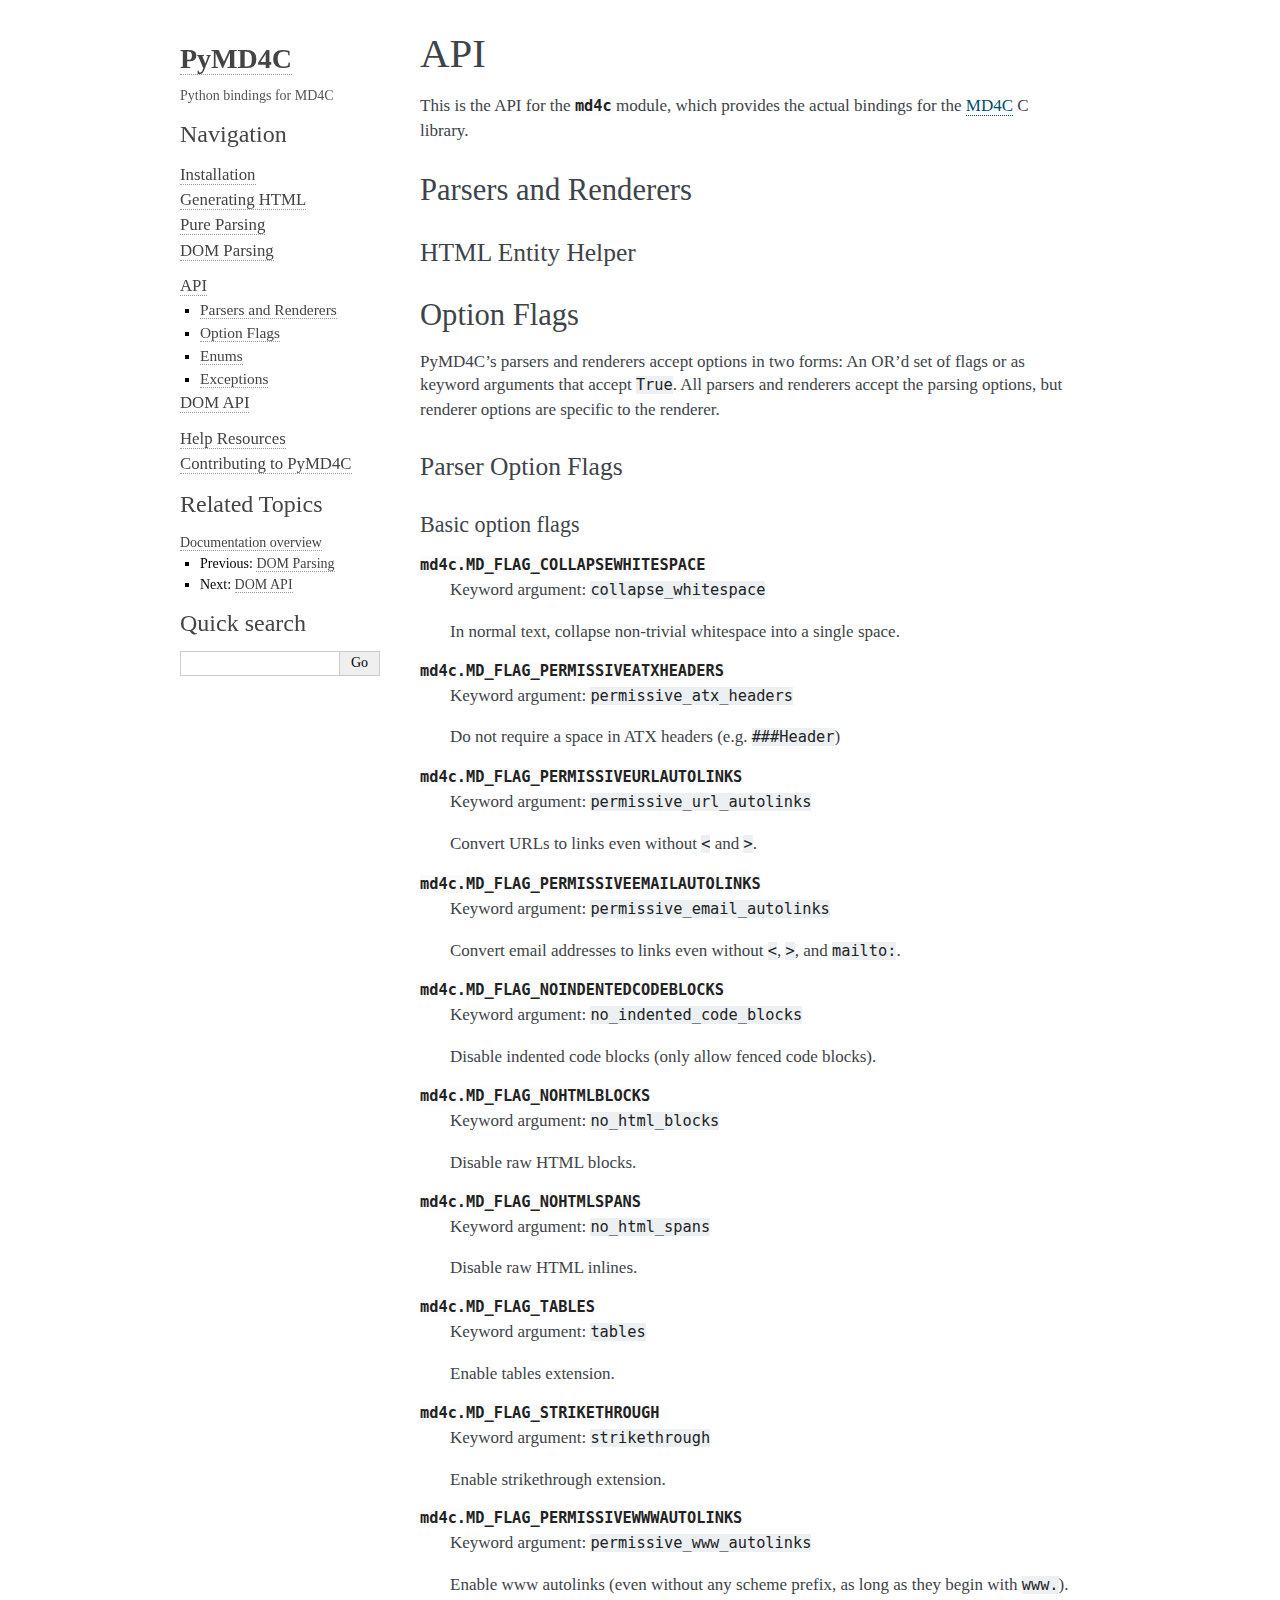
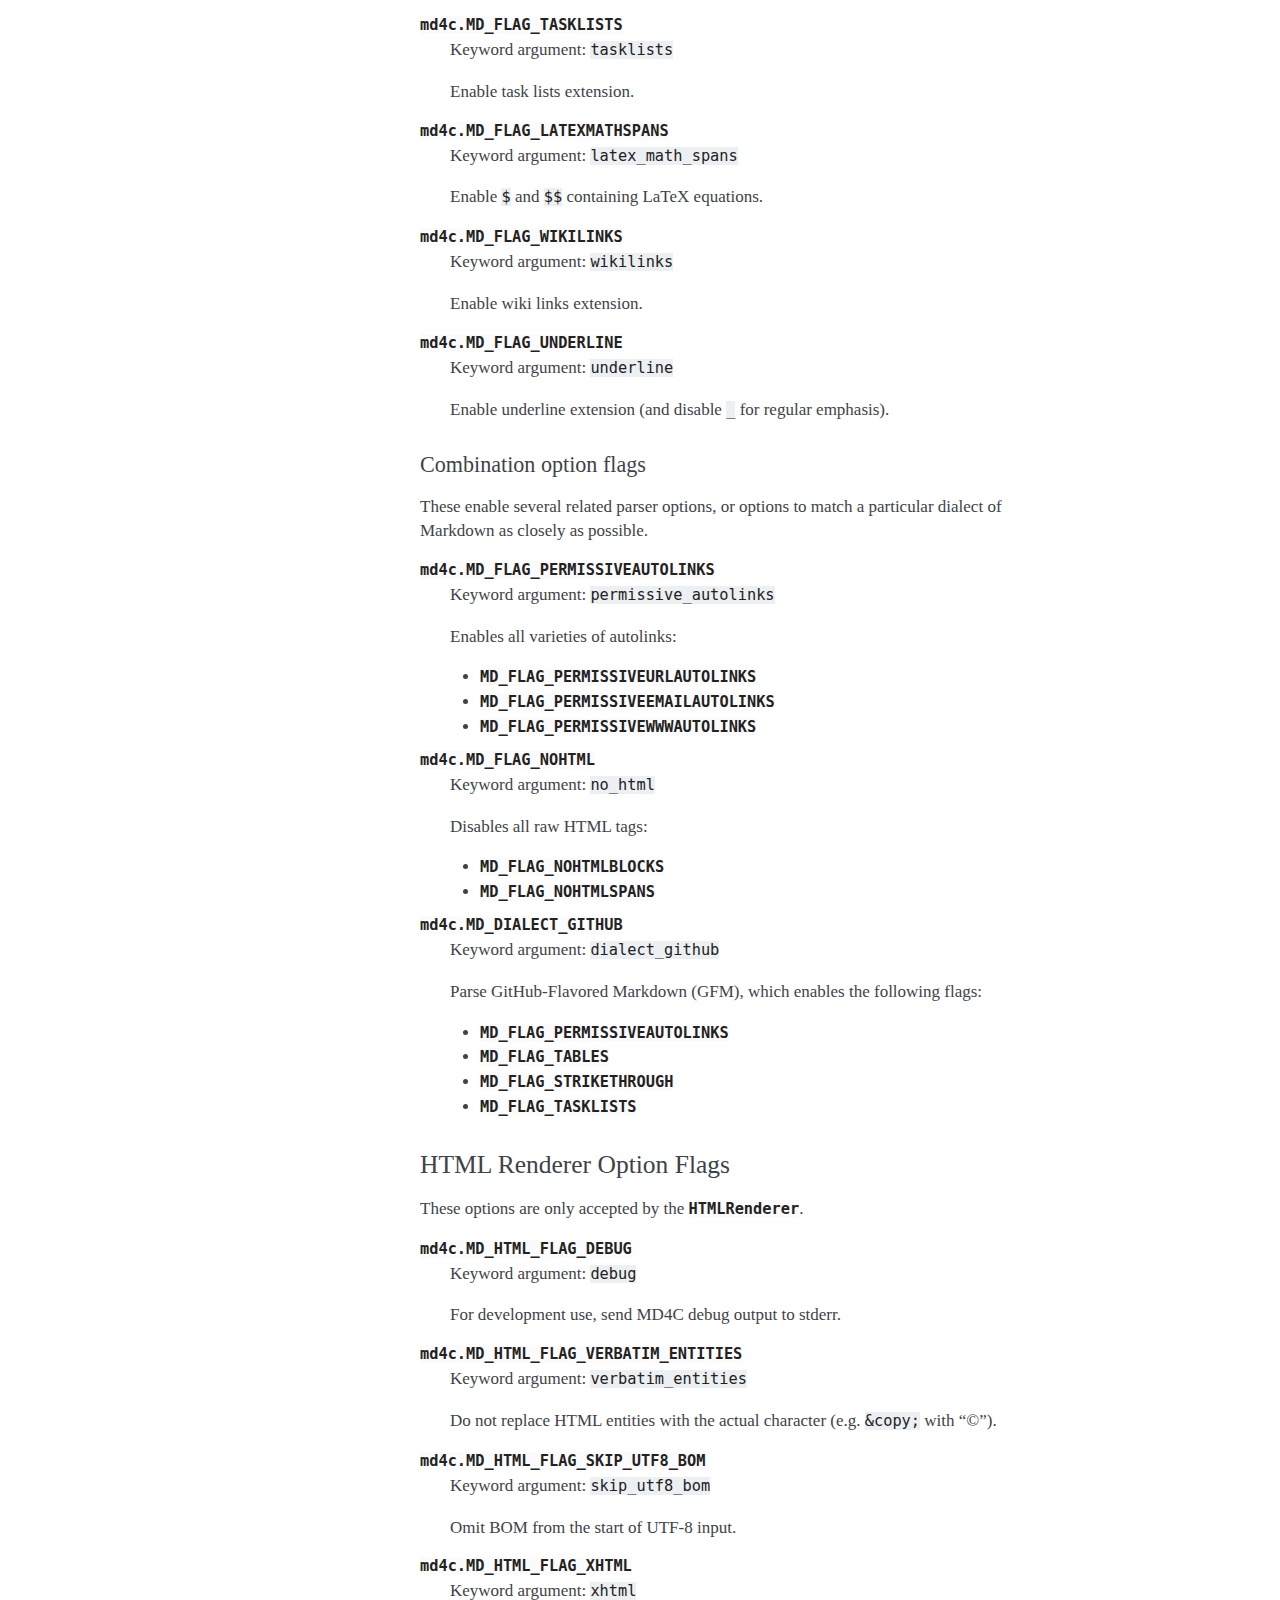
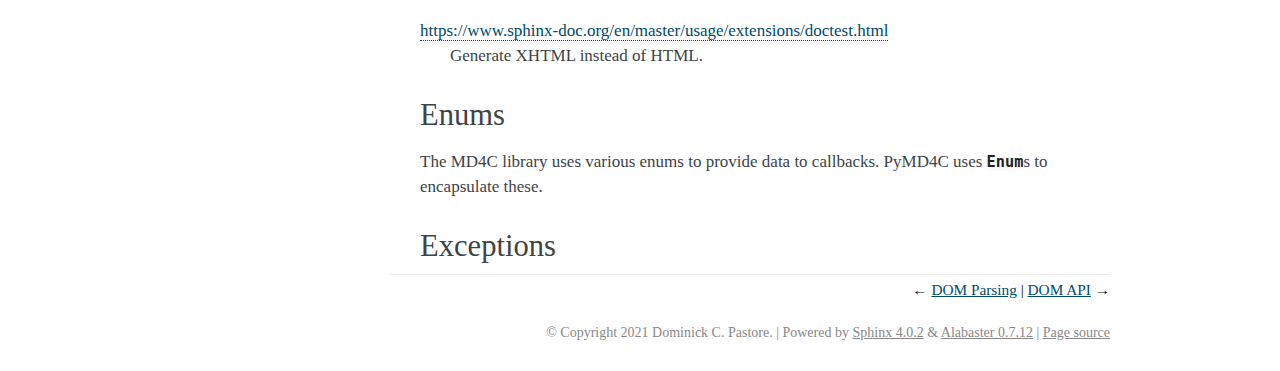
==== api.html @ 82ce10db "deploy: bc576d5402d3ef59d97dd34475c075ac44c8dab3" ====
<!DOCTYPE html>

<html>
  <head>
    <meta charset="utf-8" />
    <meta name="viewport" content="width=device-width, initial-scale=1.0" /><meta name="generator" content="Docutils 0.17.1: http://docutils.sourceforge.net/" />

    <title>API &#8212; PyMD4C  documentation</title>
    <link rel="stylesheet" type="text/css" href="_static/pygments.css" />
    <link rel="stylesheet" type="text/css" href="_static/alabaster.css" />
    <script data-url_root="./" id="documentation_options" src="_static/documentation_options.js"></script>
    <script src="_static/jquery.js"></script>
    <script src="_static/underscore.js"></script>
    <script src="_static/doctools.js"></script>
    <link rel="index" title="Index" href="genindex.html" />
    <link rel="search" title="Search" href="search.html" />
    <link rel="next" title="DOM API" href="dom_api.html" />
    <link rel="prev" title="DOM Parsing" href="dom_parsing.html" />
   
  <link rel="stylesheet" href="_static/custom.css" type="text/css" />
  
  
  <meta name="viewport" content="width=device-width, initial-scale=0.9, maximum-scale=0.9" />

  </head><body>
  <div class="document">
    
      <div class="sphinxsidebar" role="navigation" aria-label="main navigation">
        <div class="sphinxsidebarwrapper">
<h1 class="logo"><a href="index.html">PyMD4C</a></h1>



<p class="blurb">Python bindings for MD4C</p>






<h3>Navigation</h3>
<ul>
<li class="toctree-l1"><a class="reference internal" href="installation.html">Installation</a></li>
<li class="toctree-l1"><a class="reference internal" href="generating_html.html">Generating HTML</a></li>
<li class="toctree-l1"><a class="reference internal" href="pure_parsing.html">Pure Parsing</a></li>
<li class="toctree-l1"><a class="reference internal" href="dom_parsing.html">DOM Parsing</a></li>
</ul>
<ul class="current">
<li class="toctree-l1 current"><a class="current reference internal" href="#">API</a><ul>
<li class="toctree-l2"><a class="reference internal" href="#parsers-and-renderers">Parsers and Renderers</a></li>
<li class="toctree-l2"><a class="reference internal" href="#option-flags">Option Flags</a></li>
<li class="toctree-l2"><a class="reference internal" href="#enums">Enums</a></li>
<li class="toctree-l2"><a class="reference internal" href="#exceptions">Exceptions</a></li>
</ul>
</li>
<li class="toctree-l1"><a class="reference internal" href="dom_api.html">DOM API</a></li>
</ul>
<ul>
<li class="toctree-l1"><a class="reference internal" href="help.html">Help Resources</a></li>
<li class="toctree-l1"><a class="reference internal" href="contributing.html">Contributing to PyMD4C</a></li>
</ul>

<div class="relations">
<h3>Related Topics</h3>
<ul>
  <li><a href="index.html">Documentation overview</a><ul>
      <li>Previous: <a href="dom_parsing.html" title="previous chapter">DOM Parsing</a></li>
      <li>Next: <a href="dom_api.html" title="next chapter">DOM API</a></li>
  </ul></li>
</ul>
</div>
<div id="searchbox" style="display: none" role="search">
  <h3 id="searchlabel">Quick search</h3>
    <div class="searchformwrapper">
    <form class="search" action="search.html" method="get">
      <input type="text" name="q" aria-labelledby="searchlabel" />
      <input type="submit" value="Go" />
    </form>
    </div>
</div>
<script>$('#searchbox').show(0);</script>








        </div>
      </div>
      <div class="documentwrapper">
        <div class="bodywrapper">
          

          <div class="body" role="main">
            
  <section id="module-md4c">
<span id="api"></span><h1>API<a class="headerlink" href="#module-md4c" title="Permalink to this headline">¶</a></h1>
<p>This is the API for the <a class="reference internal" href="#module-md4c" title="md4c"><code class="xref py py-mod docutils literal notranslate"><span class="pre">md4c</span></code></a> module, which provides the actual bindings
for the <a class="reference external" href="https://github.com/mity/md4c">MD4C</a> C library.</p>
<section id="parsers-and-renderers">
<h2>Parsers and Renderers<a class="headerlink" href="#parsers-and-renderers" title="Permalink to this headline">¶</a></h2>
<section id="html-entity-helper">
<h3>HTML Entity Helper<a class="headerlink" href="#html-entity-helper" title="Permalink to this headline">¶</a></h3>
</section>
</section>
<section id="option-flags">
<span id="options"></span><h2>Option Flags<a class="headerlink" href="#option-flags" title="Permalink to this headline">¶</a></h2>
<p>PyMD4C’s parsers and renderers accept options in two forms: An OR’d set of
flags or as keyword arguments that accept <code class="docutils literal notranslate"><span class="pre">True</span></code>. All parsers and renderers
accept the parsing options, but renderer options are specific to the renderer.</p>
<section id="parser-option-flags">
<h3>Parser Option Flags<a class="headerlink" href="#parser-option-flags" title="Permalink to this headline">¶</a></h3>
<section id="basic-option-flags">
<h4>Basic option flags<a class="headerlink" href="#basic-option-flags" title="Permalink to this headline">¶</a></h4>
<dl>
<dt><code class="xref py py-const docutils literal notranslate"><span class="pre">md4c.MD_FLAG_COLLAPSEWHITESPACE</span></code></dt><dd><p>Keyword argument: <code class="docutils literal notranslate"><span class="pre">collapse_whitespace</span></code></p>
<p>In normal text, collapse non-trivial whitespace into a single space.</p>
</dd>
<dt><code class="xref py py-const docutils literal notranslate"><span class="pre">md4c.MD_FLAG_PERMISSIVEATXHEADERS</span></code></dt><dd><p>Keyword argument: <code class="docutils literal notranslate"><span class="pre">permissive_atx_headers</span></code></p>
<p>Do not require a space in ATX headers (e.g. <code class="docutils literal notranslate"><span class="pre">###Header</span></code>)</p>
</dd>
<dt><code class="xref py py-const docutils literal notranslate"><span class="pre">md4c.MD_FLAG_PERMISSIVEURLAUTOLINKS</span></code></dt><dd><p>Keyword argument: <code class="docutils literal notranslate"><span class="pre">permissive_url_autolinks</span></code></p>
<p>Convert URLs to links even without <code class="docutils literal notranslate"><span class="pre">&lt;</span></code> and <code class="docutils literal notranslate"><span class="pre">&gt;</span></code>.</p>
</dd>
<dt><code class="xref py py-const docutils literal notranslate"><span class="pre">md4c.MD_FLAG_PERMISSIVEEMAILAUTOLINKS</span></code></dt><dd><p>Keyword argument: <code class="docutils literal notranslate"><span class="pre">permissive_email_autolinks</span></code></p>
<p>Convert email addresses to links even without <code class="docutils literal notranslate"><span class="pre">&lt;</span></code>, <code class="docutils literal notranslate"><span class="pre">&gt;</span></code>, and <code class="docutils literal notranslate"><span class="pre">mailto:</span></code>.</p>
</dd>
<dt><code class="xref py py-const docutils literal notranslate"><span class="pre">md4c.MD_FLAG_NOINDENTEDCODEBLOCKS</span></code></dt><dd><p>Keyword argument: <code class="docutils literal notranslate"><span class="pre">no_indented_code_blocks</span></code></p>
<p>Disable indented code blocks (only allow fenced code blocks).</p>
</dd>
<dt><code class="xref py py-const docutils literal notranslate"><span class="pre">md4c.MD_FLAG_NOHTMLBLOCKS</span></code></dt><dd><p>Keyword argument: <code class="docutils literal notranslate"><span class="pre">no_html_blocks</span></code></p>
<p>Disable raw HTML blocks.</p>
</dd>
<dt><code class="xref py py-const docutils literal notranslate"><span class="pre">md4c.MD_FLAG_NOHTMLSPANS</span></code></dt><dd><p>Keyword argument: <code class="docutils literal notranslate"><span class="pre">no_html_spans</span></code></p>
<p>Disable raw HTML inlines.</p>
</dd>
<dt><code class="xref py py-const docutils literal notranslate"><span class="pre">md4c.MD_FLAG_TABLES</span></code></dt><dd><p>Keyword argument: <code class="docutils literal notranslate"><span class="pre">tables</span></code></p>
<p>Enable tables extension.</p>
</dd>
<dt><code class="xref py py-const docutils literal notranslate"><span class="pre">md4c.MD_FLAG_STRIKETHROUGH</span></code></dt><dd><p>Keyword argument: <code class="docutils literal notranslate"><span class="pre">strikethrough</span></code></p>
<p>Enable strikethrough extension.</p>
</dd>
<dt><code class="xref py py-const docutils literal notranslate"><span class="pre">md4c.MD_FLAG_PERMISSIVEWWWAUTOLINKS</span></code></dt><dd><p>Keyword argument: <code class="docutils literal notranslate"><span class="pre">permissive_www_autolinks</span></code></p>
<p>Enable www autolinks (even without any scheme prefix, as long as they begin
with <code class="docutils literal notranslate"><span class="pre">www.</span></code>).</p>
</dd>
<dt><code class="xref py py-const docutils literal notranslate"><span class="pre">md4c.MD_FLAG_TASKLISTS</span></code></dt><dd><p>Keyword argument: <code class="docutils literal notranslate"><span class="pre">tasklists</span></code></p>
<p>Enable task lists extension.</p>
</dd>
<dt><code class="xref py py-const docutils literal notranslate"><span class="pre">md4c.MD_FLAG_LATEXMATHSPANS</span></code></dt><dd><p>Keyword argument: <code class="docutils literal notranslate"><span class="pre">latex_math_spans</span></code></p>
<p>Enable <code class="docutils literal notranslate"><span class="pre">$</span></code> and <code class="docutils literal notranslate"><span class="pre">$$</span></code> containing LaTeX equations.</p>
</dd>
<dt><code class="xref py py-const docutils literal notranslate"><span class="pre">md4c.MD_FLAG_WIKILINKS</span></code></dt><dd><p>Keyword argument: <code class="docutils literal notranslate"><span class="pre">wikilinks</span></code></p>
<p>Enable wiki links extension.</p>
</dd>
<dt><code class="xref py py-const docutils literal notranslate"><span class="pre">md4c.MD_FLAG_UNDERLINE</span></code></dt><dd><p>Keyword argument: <code class="docutils literal notranslate"><span class="pre">underline</span></code></p>
<p>Enable underline extension (and disable <code class="docutils literal notranslate"><span class="pre">_</span></code> for regular emphasis).</p>
</dd>
</dl>
</section>
<section id="combination-option-flags">
<h4>Combination option flags<a class="headerlink" href="#combination-option-flags" title="Permalink to this headline">¶</a></h4>
<p>These enable several related parser options, or options to match a particular
dialect of Markdown as closely as possible.</p>
<dl>
<dt><code class="xref py py-const docutils literal notranslate"><span class="pre">md4c.MD_FLAG_PERMISSIVEAUTOLINKS</span></code></dt><dd><p>Keyword argument: <code class="docutils literal notranslate"><span class="pre">permissive_autolinks</span></code></p>
<p>Enables all varieties of autolinks:</p>
<ul class="simple">
<li><p><code class="xref py py-const docutils literal notranslate"><span class="pre">MD_FLAG_PERMISSIVEURLAUTOLINKS</span></code></p></li>
<li><p><code class="xref py py-const docutils literal notranslate"><span class="pre">MD_FLAG_PERMISSIVEEMAILAUTOLINKS</span></code></p></li>
<li><p><code class="xref py py-const docutils literal notranslate"><span class="pre">MD_FLAG_PERMISSIVEWWWAUTOLINKS</span></code></p></li>
</ul>
</dd>
<dt><code class="xref py py-const docutils literal notranslate"><span class="pre">md4c.MD_FLAG_NOHTML</span></code></dt><dd><p>Keyword argument: <code class="docutils literal notranslate"><span class="pre">no_html</span></code></p>
<p>Disables all raw HTML tags:</p>
<ul class="simple">
<li><p><code class="xref py py-const docutils literal notranslate"><span class="pre">MD_FLAG_NOHTMLBLOCKS</span></code></p></li>
<li><p><code class="xref py py-const docutils literal notranslate"><span class="pre">MD_FLAG_NOHTMLSPANS</span></code></p></li>
</ul>
</dd>
<dt><code class="xref py py-const docutils literal notranslate"><span class="pre">md4c.MD_DIALECT_GITHUB</span></code></dt><dd><p>Keyword argument: <code class="docutils literal notranslate"><span class="pre">dialect_github</span></code></p>
<p>Parse GitHub-Flavored Markdown (GFM), which enables the following flags:</p>
<ul class="simple">
<li><p><code class="xref py py-const docutils literal notranslate"><span class="pre">MD_FLAG_PERMISSIVEAUTOLINKS</span></code></p></li>
<li><p><code class="xref py py-const docutils literal notranslate"><span class="pre">MD_FLAG_TABLES</span></code></p></li>
<li><p><code class="xref py py-const docutils literal notranslate"><span class="pre">MD_FLAG_STRIKETHROUGH</span></code></p></li>
<li><p><code class="xref py py-const docutils literal notranslate"><span class="pre">MD_FLAG_TASKLISTS</span></code></p></li>
</ul>
</dd>
</dl>
</section>
</section>
<section id="html-renderer-option-flags">
<h3>HTML Renderer Option Flags<a class="headerlink" href="#html-renderer-option-flags" title="Permalink to this headline">¶</a></h3>
<p>These options are only accepted by the <code class="xref py py-class docutils literal notranslate"><span class="pre">HTMLRenderer</span></code>.</p>
<dl>
<dt><code class="xref py py-const docutils literal notranslate"><span class="pre">md4c.MD_HTML_FLAG_DEBUG</span></code></dt><dd><p>Keyword argument: <code class="docutils literal notranslate"><span class="pre">debug</span></code></p>
<p>For development use, send MD4C debug output to stderr.</p>
</dd>
<dt><code class="xref py py-const docutils literal notranslate"><span class="pre">md4c.MD_HTML_FLAG_VERBATIM_ENTITIES</span></code></dt><dd><p>Keyword argument: <code class="docutils literal notranslate"><span class="pre">verbatim_entities</span></code></p>
<p>Do not replace HTML entities with the actual character (e.g. <code class="docutils literal notranslate"><span class="pre">&amp;copy;</span></code> with
“©”).</p>
</dd>
<dt><code class="xref py py-const docutils literal notranslate"><span class="pre">md4c.MD_HTML_FLAG_SKIP_UTF8_BOM</span></code></dt><dd><p>Keyword argument: <code class="docutils literal notranslate"><span class="pre">skip_utf8_bom</span></code></p>
<p>Omit BOM from the start of UTF-8 input.</p>
</dd>
<dt><code class="xref py py-const docutils literal notranslate"><span class="pre">md4c.MD_HTML_FLAG_XHTML</span></code></dt><dd><p>Keyword argument: <code class="docutils literal notranslate"><span class="pre">xhtml</span></code></p>
</dd>
<dt><a class="reference external" href="https://www.sphinx-doc.org/en/master/usage/extensions/doctest.html">https://www.sphinx-doc.org/en/master/usage/extensions/doctest.html</a></dt><dd><p>Generate XHTML instead of HTML.</p>
</dd>
</dl>
</section>
</section>
<section id="enums">
<h2>Enums<a class="headerlink" href="#enums" title="Permalink to this headline">¶</a></h2>
<p>The MD4C library uses various enums to provide data to callbacks. PyMD4C uses
<code class="xref py py-class docutils literal notranslate"><span class="pre">Enum</span></code>s to encapsulate these.</p>
</section>
<section id="exceptions">
<h2>Exceptions<a class="headerlink" href="#exceptions" title="Permalink to this headline">¶</a></h2>
</section>
</section>


          </div>
              <div class="related bottom">
                &nbsp;
  <nav id="rellinks">
    <ul>
        <li>
          &larr;
          <a href="dom_parsing.html" title="Previous document">DOM Parsing</a>
        </li>
        <li>
          <a href="dom_api.html" title="Next document">DOM API</a>
          &rarr;
        </li>
    </ul>
  </nav>
              </div>
          
        </div>
      </div>
    <div class="clearer"></div>
  </div>
    <div class="footer">
      &copy; Copyright 2021 Dominick C. Pastore.
      
      |
      Powered by <a href="http://sphinx-doc.org/">Sphinx 4.0.2</a>
      &amp; <a href="https://github.com/bitprophet/alabaster">Alabaster 0.7.12</a>
      
      |
      <a href="_sources/api.rst.txt"
          rel="nofollow">Page source</a>
    </div>

    

    
  </body>
</html>
---- _static/pygments.css ----
.highlight .hll { background-color: #ffffcc }
.highlight  { background: #f8f8f8; }
.highlight .c { color: #8f5902; font-style: italic } /* Comment */
.highlight .err { color: #a40000; border: 1px solid #ef2929 } /* Error */
.highlight .g { color: #000000 } /* Generic */
.highlight .k { color: #004461; font-weight: bold } /* Keyword */
.highlight .l { color: #000000 } /* Literal */
.highlight .n { color: #000000 } /* Name */
.highlight .o { color: #582800 } /* Operator */
.highlight .x { color: #000000 } /* Other */
.highlight .p { color: #000000; font-weight: bold } /* Punctuation */
.highlight .ch { color: #8f5902; font-style: italic } /* Comment.Hashbang */
.highlight .cm { color: #8f5902; font-style: italic } /* Comment.Multiline */
.highlight .cp { color: #8f5902 } /* Comment.Preproc */
.highlight .cpf { color: #8f5902; font-style: italic } /* Comment.PreprocFile */
.highlight .c1 { color: #8f5902; font-style: italic } /* Comment.Single */
.highlight .cs { color: #8f5902; font-style: italic } /* Comment.Special */
.highlight .gd { color: #a40000 } /* Generic.Deleted */
.highlight .ge { color: #000000; font-style: italic } /* Generic.Emph */
.highlight .gr { color: #ef2929 } /* Generic.Error */
.highlight .gh { color: #000080; font-weight: bold } /* Generic.Heading */
.highlight .gi { color: #00A000 } /* Generic.Inserted */
.highlight .go { color: #888888 } /* Generic.Output */
.highlight .gp { color: #745334 } /* Generic.Prompt */
.highlight .gs { color: #000000; font-weight: bold } /* Generic.Strong */
.highlight .gu { color: #800080; font-weight: bold } /* Generic.Subheading */
.highlight .gt { color: #a40000; font-weight: bold } /* Generic.Traceback */
.highlight .kc { color: #004461; font-weight: bold } /* Keyword.Constant */
.highlight .kd { color: #004461; font-weight: bold } /* Keyword.Declaration */
.highlight .kn { color: #004461; font-weight: bold } /* Keyword.Namespace */
.highlight .kp { color: #004461; font-weight: bold } /* Keyword.Pseudo */
.highlight .kr { color: #004461; font-weight: bold } /* Keyword.Reserved */
.highlight .kt { color: #004461; font-weight: bold } /* Keyword.Type */
.highlight .ld { color: #000000 } /* Literal.Date */
.highlight .m { color: #990000 } /* Literal.Number */
.highlight .s { color: #4e9a06 } /* Literal.String */
.highlight .na { color: #c4a000 } /* Name.Attribute */
.highlight .nb { color: #004461 } /* Name.Builtin */
.highlight .nc { color: #000000 } /* Name.Class */
.highlight .no { color: #000000 } /* Name.Constant */
.highlight .nd { color: #888888 } /* Name.Decorator */
.highlight .ni { color: #ce5c00 } /* Name.Entity */
.highlight .ne { color: #cc0000; font-weight: bold } /* Name.Exception */
.highlight .nf { color: #000000 } /* Name.Function */
.highlight .nl { color: #f57900 } /* Name.Label */
.highlight .nn { color: #000000 } /* Name.Namespace */
.highlight .nx { color: #000000 } /* Name.Other */
.highlight .py { color: #000000 } /* Name.Property */
.highlight .nt { color: #004461; font-weight: bold } /* Name.Tag */
.highlight .nv { color: #000000 } /* Name.Variable */
.highlight .ow { color: #004461; font-weight: bold } /* Operator.Word */
.highlight .w { color: #f8f8f8; text-decoration: underline } /* Text.Whitespace */
.highlight .mb { color: #990000 } /* Literal.Number.Bin */
.highlight .mf { color: #990000 } /* Literal.Number.Float */
.highlight .mh { color: #990000 } /* Literal.Number.Hex */
.highlight .mi { color: #990000 } /* Literal.Number.Integer */
.highlight .mo { color: #990000 } /* Literal.Number.Oct */
.highlight .sa { color: #4e9a06 } /* Literal.String.Affix */
.highlight .sb { color: #4e9a06 } /* Literal.String.Backtick */
.highlight .sc { color: #4e9a06 } /* Literal.String.Char */
.highlight .dl { color: #4e9a06 } /* Literal.String.Delimiter */
.highlight .sd { color: #8f5902; font-style: italic } /* Literal.String.Doc */
.highlight .s2 { color: #4e9a06 } /* Literal.String.Double */
.highlight .se { color: #4e9a06 } /* Literal.String.Escape */
.highlight .sh { color: #4e9a06 } /* Literal.String.Heredoc */
.highlight .si { color: #4e9a06 } /* Literal.String.Interpol */
.highlight .sx { color: #4e9a06 } /* Literal.String.Other */
.highlight .sr { color: #4e9a06 } /* Literal.String.Regex */
.highlight .s1 { color: #4e9a06 } /* Literal.String.Single */
.highlight .ss { color: #4e9a06 } /* Literal.String.Symbol */
.highlight .bp { color: #3465a4 } /* Name.Builtin.Pseudo */
.highlight .fm { color: #000000 } /* Name.Function.Magic */
.highlight .vc { color: #000000 } /* Name.Variable.Class */
.highlight .vg { color: #000000 } /* Name.Variable.Global */
.highlight .vi { color: #000000 } /* Name.Variable.Instance */
.highlight .vm { color: #000000 } /* Name.Variable.Magic */
.highlight .il { color: #990000 } /* Literal.Number.Integer.Long */
---- _static/alabaster.css ----
@import url("basic.css");

/* -- page layout ----------------------------------------------------------- */

body {
    font-family: Georgia, serif;
    font-size: 17px;
    background-color: #fff;
    color: #000;
    margin: 0;
    padding: 0;
}


div.document {
    width: 940px;
    margin: 30px auto 0 auto;
}

div.documentwrapper {
    float: left;
    width: 100%;
}

div.bodywrapper {
    margin: 0 0 0 220px;
}

div.sphinxsidebar {
    width: 220px;
    font-size: 14px;
    line-height: 1.5;
}

hr {
    border: 1px solid #B1B4B6;
}

div.body {
    background-color: #fff;
    color: #3E4349;
    padding: 0 30px 0 30px;
}

div.body > .section {
    text-align: left;
}

div.footer {
    width: 940px;
    margin: 20px auto 30px auto;
    font-size: 14px;
    color: #888;
    text-align: right;
}

div.footer a {
    color: #888;
}

p.caption {
    font-family: inherit;
    font-size: inherit;
}



div.sphinxsidebar a {
    color: #444;
    text-decoration: none;
    border-bottom: 1px dotted #999;
}

div.sphinxsidebar a:hover {
    border-bottom: 1px solid #999;
}

div.sphinxsidebarwrapper {
    padding: 18px 10px;
}

div.sphinxsidebarwrapper p.logo {
    padding: 0;
    margin: -10px 0 0 0px;
    text-align: center;
}

div.sphinxsidebarwrapper h1.logo {
    margin-top: -10px;
    text-align: center;
    margin-bottom: 5px;
    text-align: left;
}

div.sphinxsidebarwrapper h1.logo-name {
    margin-top: 0px;
}

div.sphinxsidebarwrapper p.blurb {
    margin-top: 0;
    font-style: normal;
}

div.sphinxsidebar h3,
div.sphinxsidebar h4 {
    font-family: Georgia, serif;
    color: #444;
    font-size: 24px;
    font-weight: normal;
    margin: 0 0 5px 0;
    padding: 0;
}

div.sphinxsidebar h4 {
    font-size: 20px;
}

div.sphinxsidebar h3 a {
    color: #444;
}

div.sphinxsidebar p.logo a,
div.sphinxsidebar h3 a,
div.sphinxsidebar p.logo a:hover,
div.sphinxsidebar h3 a:hover {
    border: none;
}

div.sphinxsidebar p {
    color: #555;
    margin: 10px 0;
}

div.sphinxsidebar ul {
    margin: 10px 0;
    padding: 0;
    color: #000;
}

div.sphinxsidebar ul li.toctree-l1 > a {
    font-size: 120%;
}

div.sphinxsidebar ul li.toctree-l2 > a {
    font-size: 110%;
}

div.sphinxsidebar input {
    border: 1px solid #CCC;
    font-family: Georgia, serif;
    font-size: 1em;
}

div.sphinxsidebar hr {
    border: none;
    height: 1px;
    color: #AAA;
    background: #AAA;

    text-align: left;
    margin-left: 0;
    width: 50%;
}

div.sphinxsidebar .badge {
    border-bottom: none;
}

div.sphinxsidebar .badge:hover {
    border-bottom: none;
}

/* To address an issue with donation coming after search */
div.sphinxsidebar h3.donation {
    margin-top: 10px;
}

/* -- body styles ----------------------------------------------------------- */

a {
    color: #004B6B;
    text-decoration: underline;
}

a:hover {
    color: #6D4100;
    text-decoration: underline;
}

div.body h1,
div.body h2,
div.body h3,
div.body h4,
div.body h5,
div.body h6 {
    font-family: Georgia, serif;
    font-weight: normal;
    margin: 30px 0px 10px 0px;
    padding: 0;
}

div.body h1 { margin-top: 0; padding-top: 0; font-size: 240%; }
div.body h2 { font-size: 180%; }
div.body h3 { font-size: 150%; }
div.body h4 { font-size: 130%; }
div.body h5 { font-size: 100%; }
div.body h6 { font-size: 100%; }

a.headerlink {
    color: #DDD;
    padding: 0 4px;
    text-decoration: none;
}

a.headerlink:hover {
    color: #444;
    background: #EAEAEA;
}

div.body p, div.body dd, div.body li {
    line-height: 1.4em;
}

div.admonition {
    margin: 20px 0px;
    padding: 10px 30px;
    background-color: #EEE;
    border: 1px solid #CCC;
}

div.admonition tt.xref, div.admonition code.xref, div.admonition a tt {
    background-color: #FBFBFB;
    border-bottom: 1px solid #fafafa;
}

div.admonition p.admonition-title {
    font-family: Georgia, serif;
    font-weight: normal;
    font-size: 24px;
    margin: 0 0 10px 0;
    padding: 0;
    line-height: 1;
}

div.admonition p.last {
    margin-bottom: 0;
}

div.highlight {
    background-color: #fff;
}

dt:target, .highlight {
    background: #FAF3E8;
}

div.warning {
    background-color: #FCC;
    border: 1px solid #FAA;
}

div.danger {
    background-color: #FCC;
    border: 1px solid #FAA;
    -moz-box-shadow: 2px 2px 4px #D52C2C;
    -webkit-box-shadow: 2px 2px 4px #D52C2C;
    box-shadow: 2px 2px 4px #D52C2C;
}

div.error {
    background-color: #FCC;
    border: 1px solid #FAA;
    -moz-box-shadow: 2px 2px 4px #D52C2C;
    -webkit-box-shadow: 2px 2px 4px #D52C2C;
    box-shadow: 2px 2px 4px #D52C2C;
}

div.caution {
    background-color: #FCC;
    border: 1px solid #FAA;
}

div.attention {
    background-color: #FCC;
    border: 1px solid #FAA;
}

div.important {
    background-color: #EEE;
    border: 1px solid #CCC;
}

div.note {
    background-color: #EEE;
    border: 1px solid #CCC;
}

div.tip {
    background-color: #EEE;
    border: 1px solid #CCC;
}

div.hint {
    background-color: #EEE;
    border: 1px solid #CCC;
}

div.seealso {
    background-color: #EEE;
    border: 1px solid #CCC;
}

div.topic {
    background-color: #EEE;
}

p.admonition-title {
    display: inline;
}

p.admonition-title:after {
    content: ":";
}

pre, tt, code {
    font-family: 'Consolas', 'Menlo', 'DejaVu Sans Mono', 'Bitstream Vera Sans Mono', monospace;
    font-size: 0.9em;
}

.hll {
    background-color: #FFC;
    margin: 0 -12px;
    padding: 0 12px;
    display: block;
}

img.screenshot {
}

tt.descname, tt.descclassname, code.descname, code.descclassname {
    font-size: 0.95em;
}

tt.descname, code.descname {
    padding-right: 0.08em;
}

img.screenshot {
    -moz-box-shadow: 2px 2px 4px #EEE;
    -webkit-box-shadow: 2px 2px 4px #EEE;
    box-shadow: 2px 2px 4px #EEE;
}

table.docutils {
    border: 1px solid #888;
    -moz-box-shadow: 2px 2px 4px #EEE;
    -webkit-box-shadow: 2px 2px 4px #EEE;
    box-shadow: 2px 2px 4px #EEE;
}

table.docutils td, table.docutils th {
    border: 1px solid #888;
    padding: 0.25em 0.7em;
}

table.field-list, table.footnote {
    border: none;
    -moz-box-shadow: none;
    -webkit-box-shadow: none;
    box-shadow: none;
}

table.footnote {
    margin: 15px 0;
    width: 100%;
    border: 1px solid #EEE;
    background: #FDFDFD;
    font-size: 0.9em;
}

table.footnote + table.footnote {
    margin-top: -15px;
    border-top: none;
}

table.field-list th {
    padding: 0 0.8em 0 0;
}

table.field-list td {
    padding: 0;
}

table.field-list p {
    margin-bottom: 0.8em;
}

/* Cloned from
 * https://github.com/sphinx-doc/sphinx/commit/ef60dbfce09286b20b7385333d63a60321784e68
 */
.field-name {
    -moz-hyphens: manual;
    -ms-hyphens: manual;
    -webkit-hyphens: manual;
    hyphens: manual;
}

table.footnote td.label {
    width: .1px;
    padding: 0.3em 0 0.3em 0.5em;
}

table.footnote td {
    padding: 0.3em 0.5em;
}

dl {
    margin: 0;
    padding: 0;
}

dl dd {
    margin-left: 30px;
}

blockquote {
    margin: 0 0 0 30px;
    padding: 0;
}

ul, ol {
    /* Matches the 30px from the narrow-screen "li > ul" selector below */
    margin: 10px 0 10px 30px;
    padding: 0;
}

pre {
    background: #EEE;
    padding: 7px 30px;
    margin: 15px 0px;
    line-height: 1.3em;
}

div.viewcode-block:target {
    background: #ffd;
}

dl pre, blockquote pre, li pre {
    margin-left: 0;
    padding-left: 30px;
}

tt, code {
    background-color: #ecf0f3;
    color: #222;
    /* padding: 1px 2px; */
}

tt.xref, code.xref, a tt {
    background-color: #FBFBFB;
    border-bottom: 1px solid #fff;
}

a.reference {
    text-decoration: none;
    border-bottom: 1px dotted #004B6B;
}

/* Don't put an underline on images */
a.image-reference, a.image-reference:hover {
    border-bottom: none;
}

a.reference:hover {
    border-bottom: 1px solid #6D4100;
}

a.footnote-reference {
    text-decoration: none;
    font-size: 0.7em;
    vertical-align: top;
    border-bottom: 1px dotted #004B6B;
}

a.footnote-reference:hover {
    border-bottom: 1px solid #6D4100;
}

a:hover tt, a:hover code {
    background: #EEE;
}


@media screen and (max-width: 870px) {

    div.sphinxsidebar {
    	display: none;
    }

    div.document {
       width: 100%;

    }

    div.documentwrapper {
    	margin-left: 0;
    	margin-top: 0;
    	margin-right: 0;
    	margin-bottom: 0;
    }

    div.bodywrapper {
    	margin-top: 0;
    	margin-right: 0;
    	margin-bottom: 0;
    	margin-left: 0;
    }

    ul {
    	margin-left: 0;
    }

	li > ul {
        /* Matches the 30px from the "ul, ol" selector above */
		margin-left: 30px;
	}

    .document {
    	width: auto;
    }

    .footer {
    	width: auto;
    }

    .bodywrapper {
    	margin: 0;
    }

    .footer {
    	width: auto;
    }

    .github {
        display: none;
    }



}



@media screen and (max-width: 875px) {

    body {
        margin: 0;
        padding: 20px 30px;
    }

    div.documentwrapper {
        float: none;
        background: #fff;
    }

    div.sphinxsidebar {
        display: block;
        float: none;
        width: 102.5%;
        margin: -20px -30px 20px -30px;
        padding: 10px 20px;
        background: #333;
        color: #FFF;
    }

    div.sphinxsidebar h3, div.sphinxsidebar h4, div.sphinxsidebar p,
    div.sphinxsidebar h3 a {
        color: #fff;
    }

    div.sphinxsidebar a {
        color: #AAA;
    }

    div.sphinxsidebar p.logo {
        display: none;
    }

    div.document {
        width: 100%;
        margin: 0;
    }

    div.footer {
        display: none;
    }

    div.bodywrapper {
        margin: 0;
    }

    div.body {
        min-height: 0;
        padding: 0;
    }

    .rtd_doc_footer {
        display: none;
    }

    .document {
        width: auto;
    }

    .footer {
        width: auto;
    }

    .footer {
        width: auto;
    }

    .github {
        display: none;
    }
}
@media screen and (min-width: 876px) {
    div.sphinxsidebar {
        position: fixed;
        margin-left: 0;
    }
}


/* misc. */

.revsys-inline {
    display: none!important;
}

/* Make nested-list/multi-paragraph items look better in Releases changelog
 * pages. Without this, docutils' magical list fuckery causes inconsistent
 * formatting between different release sub-lists.
 */
div#changelog > div.section > ul > li > p:only-child {
    margin-bottom: 0;
}

/* Hide fugly table cell borders in ..bibliography:: directive output */
table.docutils.citation, table.docutils.citation td, table.docutils.citation th {
  border: none;
  /* Below needed in some edge cases; if not applied, bottom shadows appear */
  -moz-box-shadow: none;
  -webkit-box-shadow: none;
  box-shadow: none;
}


/* relbar */

.related {
    line-height: 30px;
    width: 100%;
    font-size: 0.9rem;
}

.related.top {
    border-bottom: 1px solid #EEE;
    margin-bottom: 20px;
}

.related.bottom {
    border-top: 1px solid #EEE;
}

.related ul {
    padding: 0;
    margin: 0;
    list-style: none;
}

.related li {
    display: inline;
}

nav#rellinks {
    float: right;
}

nav#rellinks li+li:before {
    content: "|";
}

nav#breadcrumbs li+li:before {
    content: "\00BB";
}

/* Hide certain items when printing */
@media print {
    div.related {
        display: none;
    }
}
---- _static/custom.css ----
dl {
    margin: revert;
    margin-bottom: 15px;
}
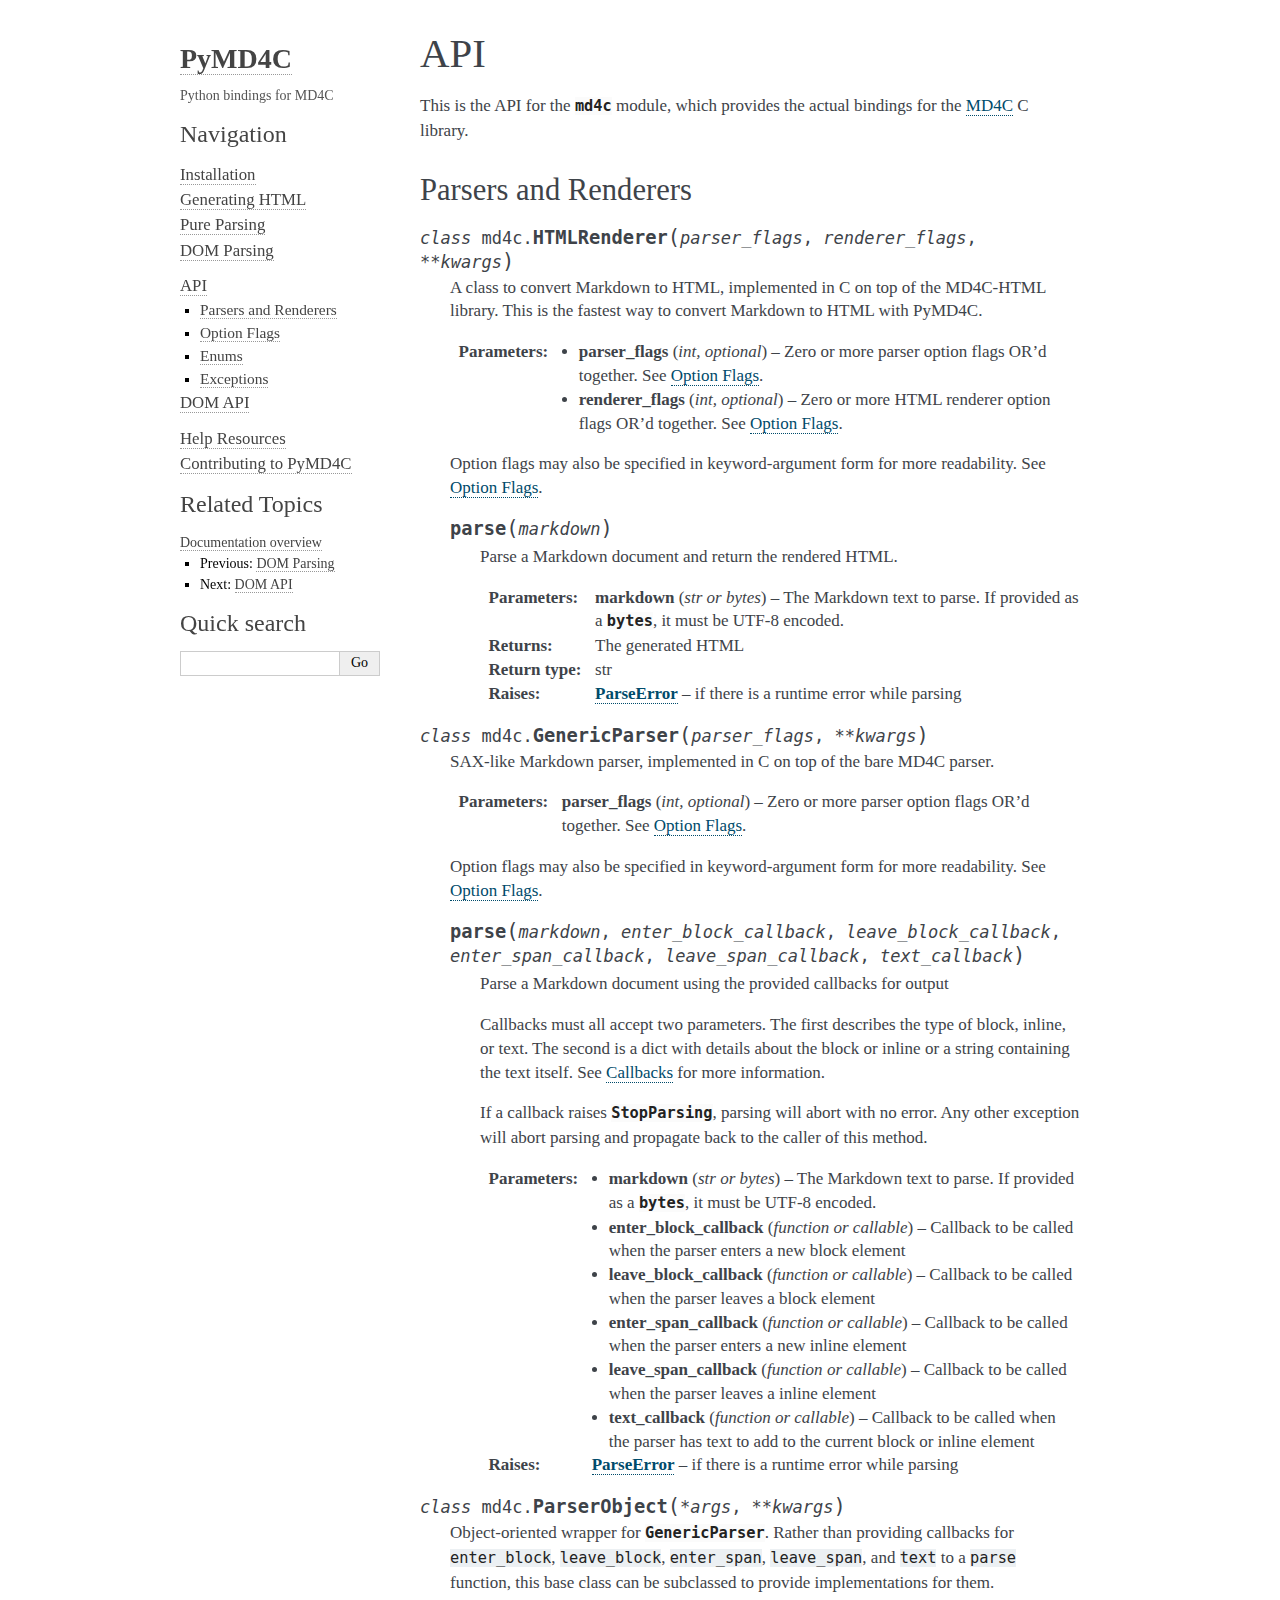
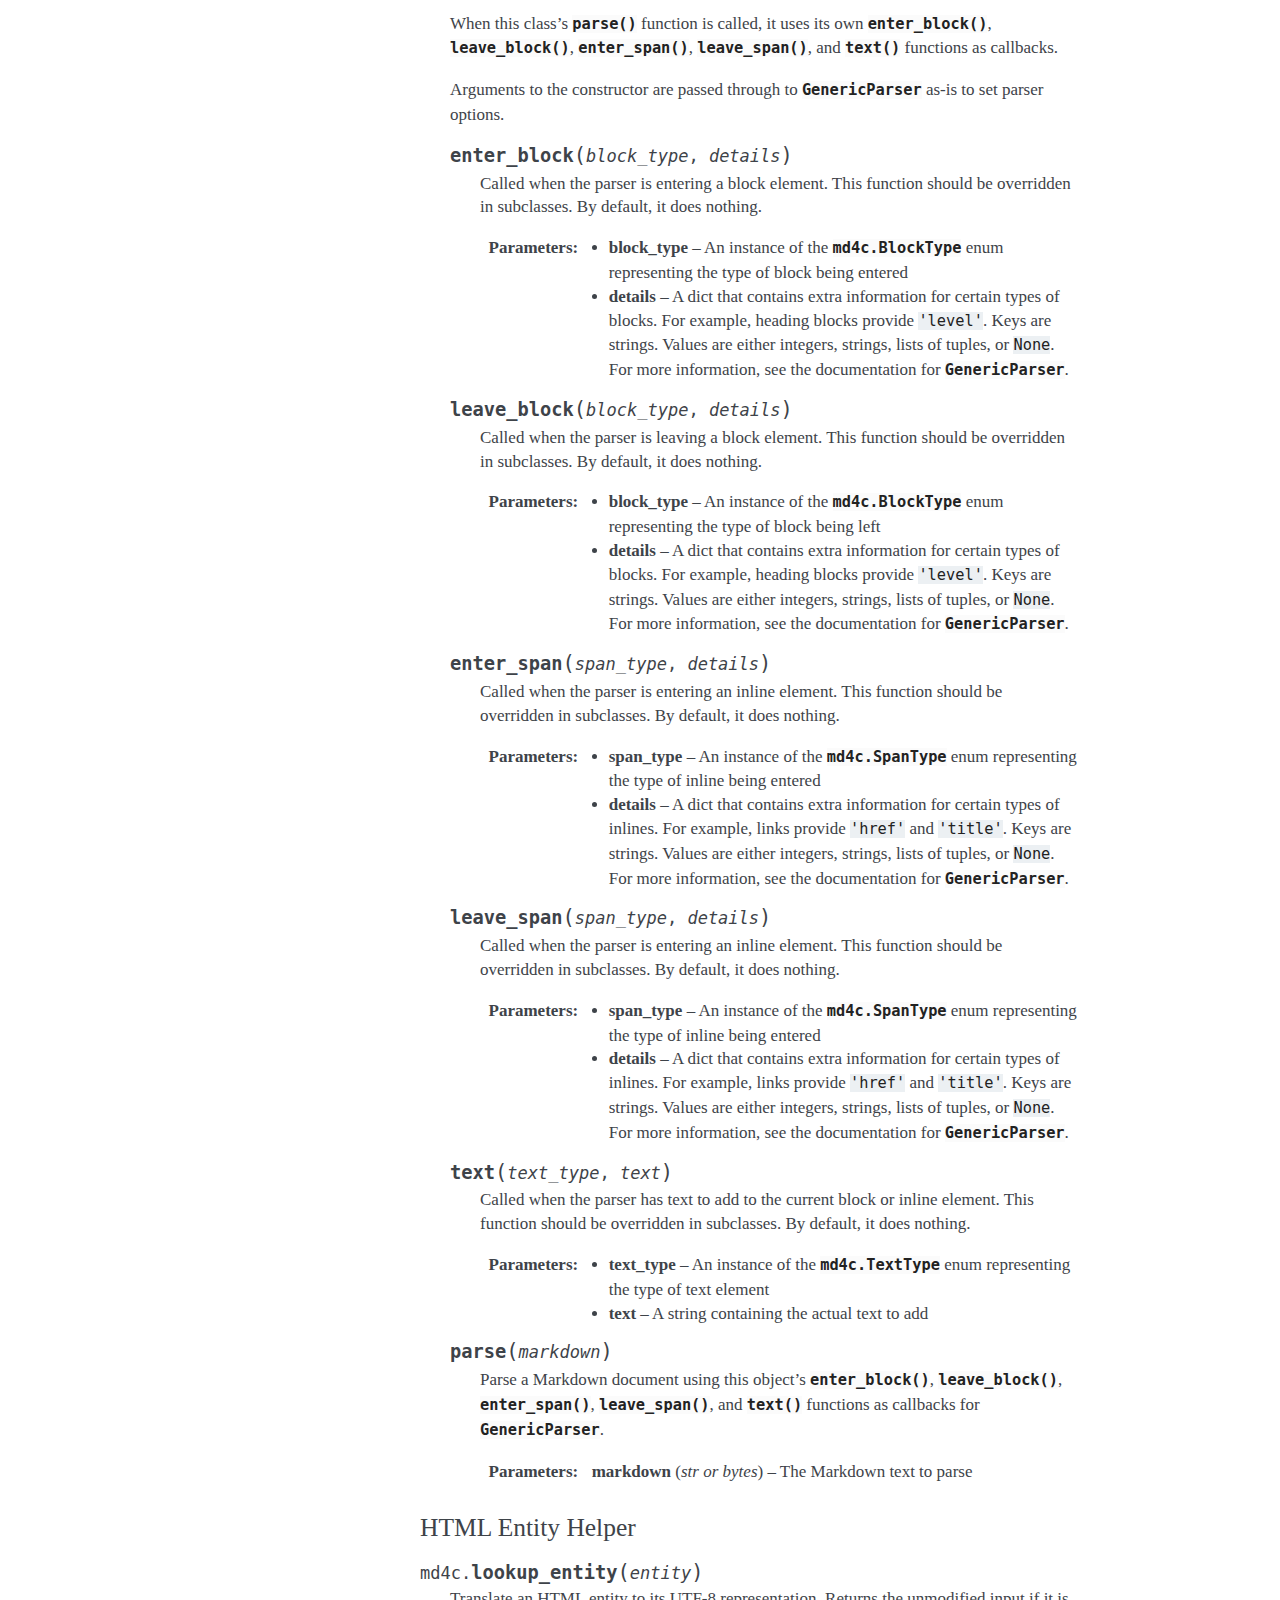
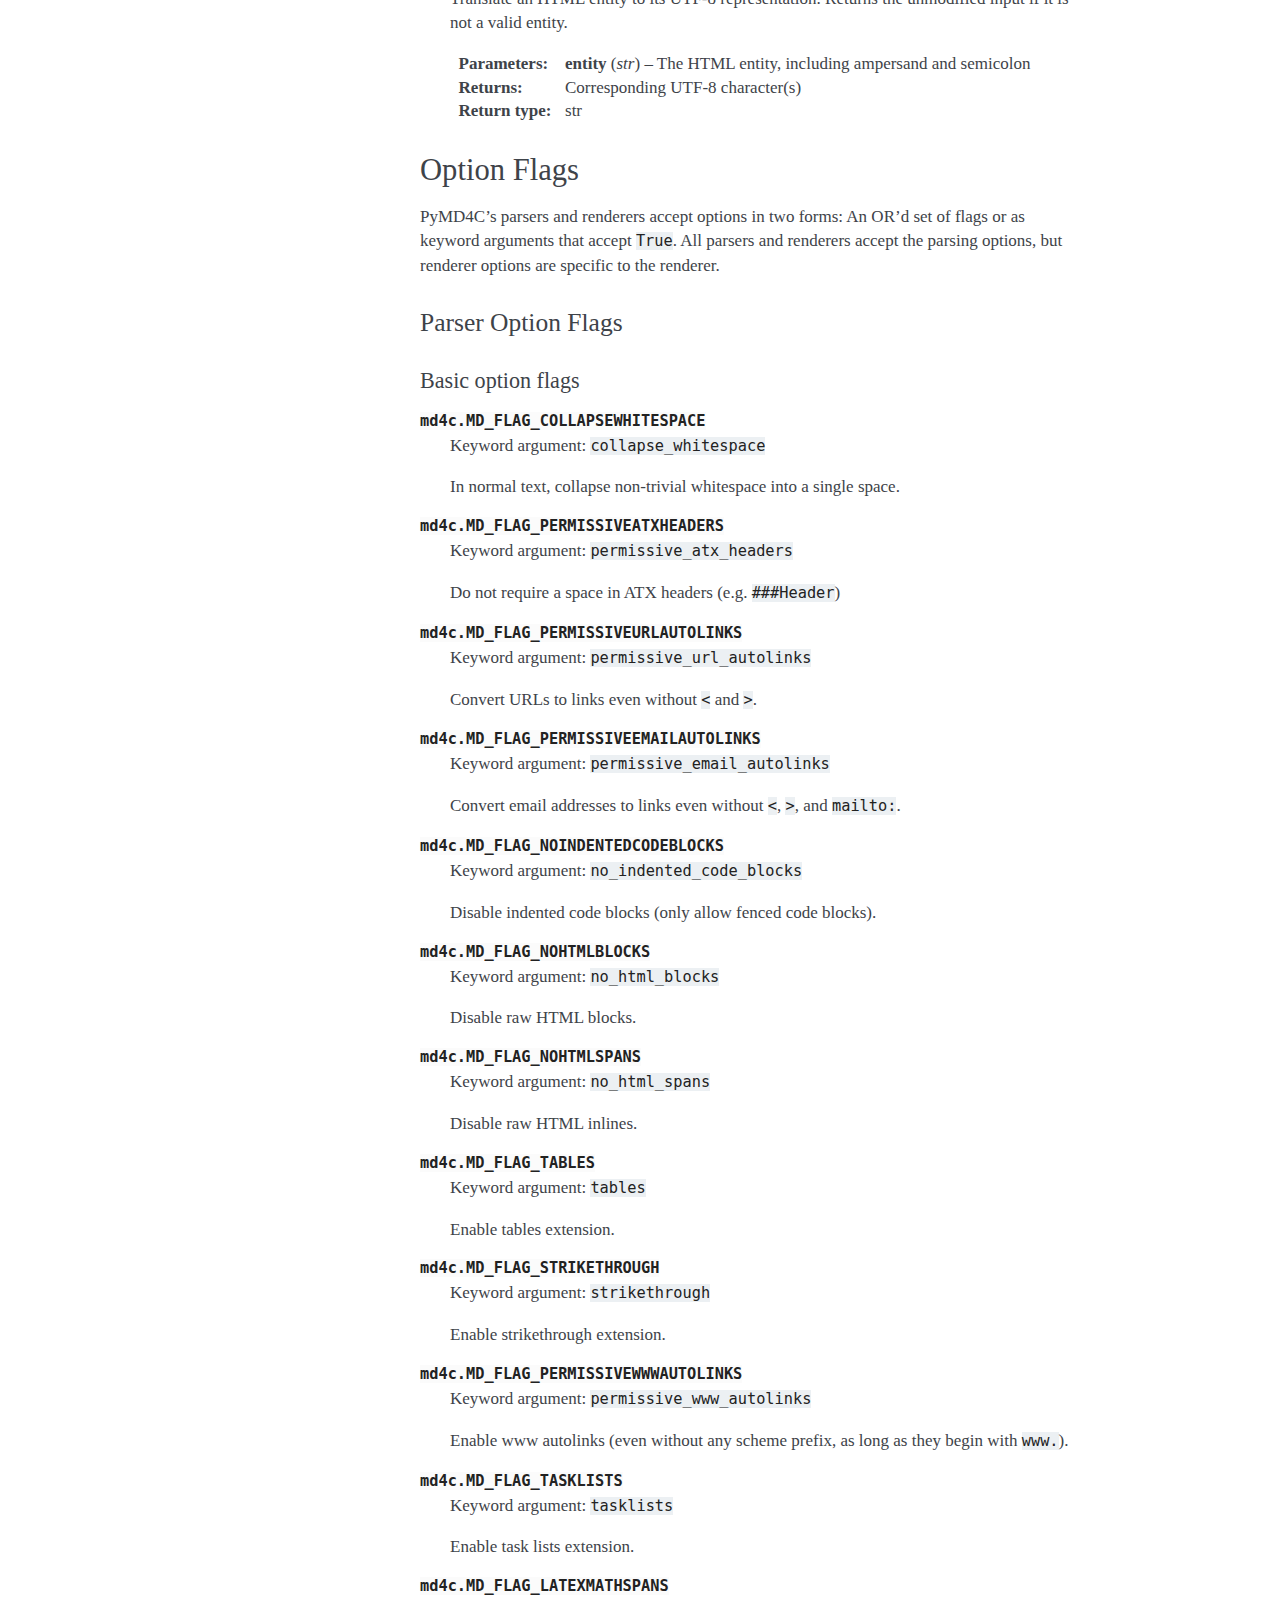
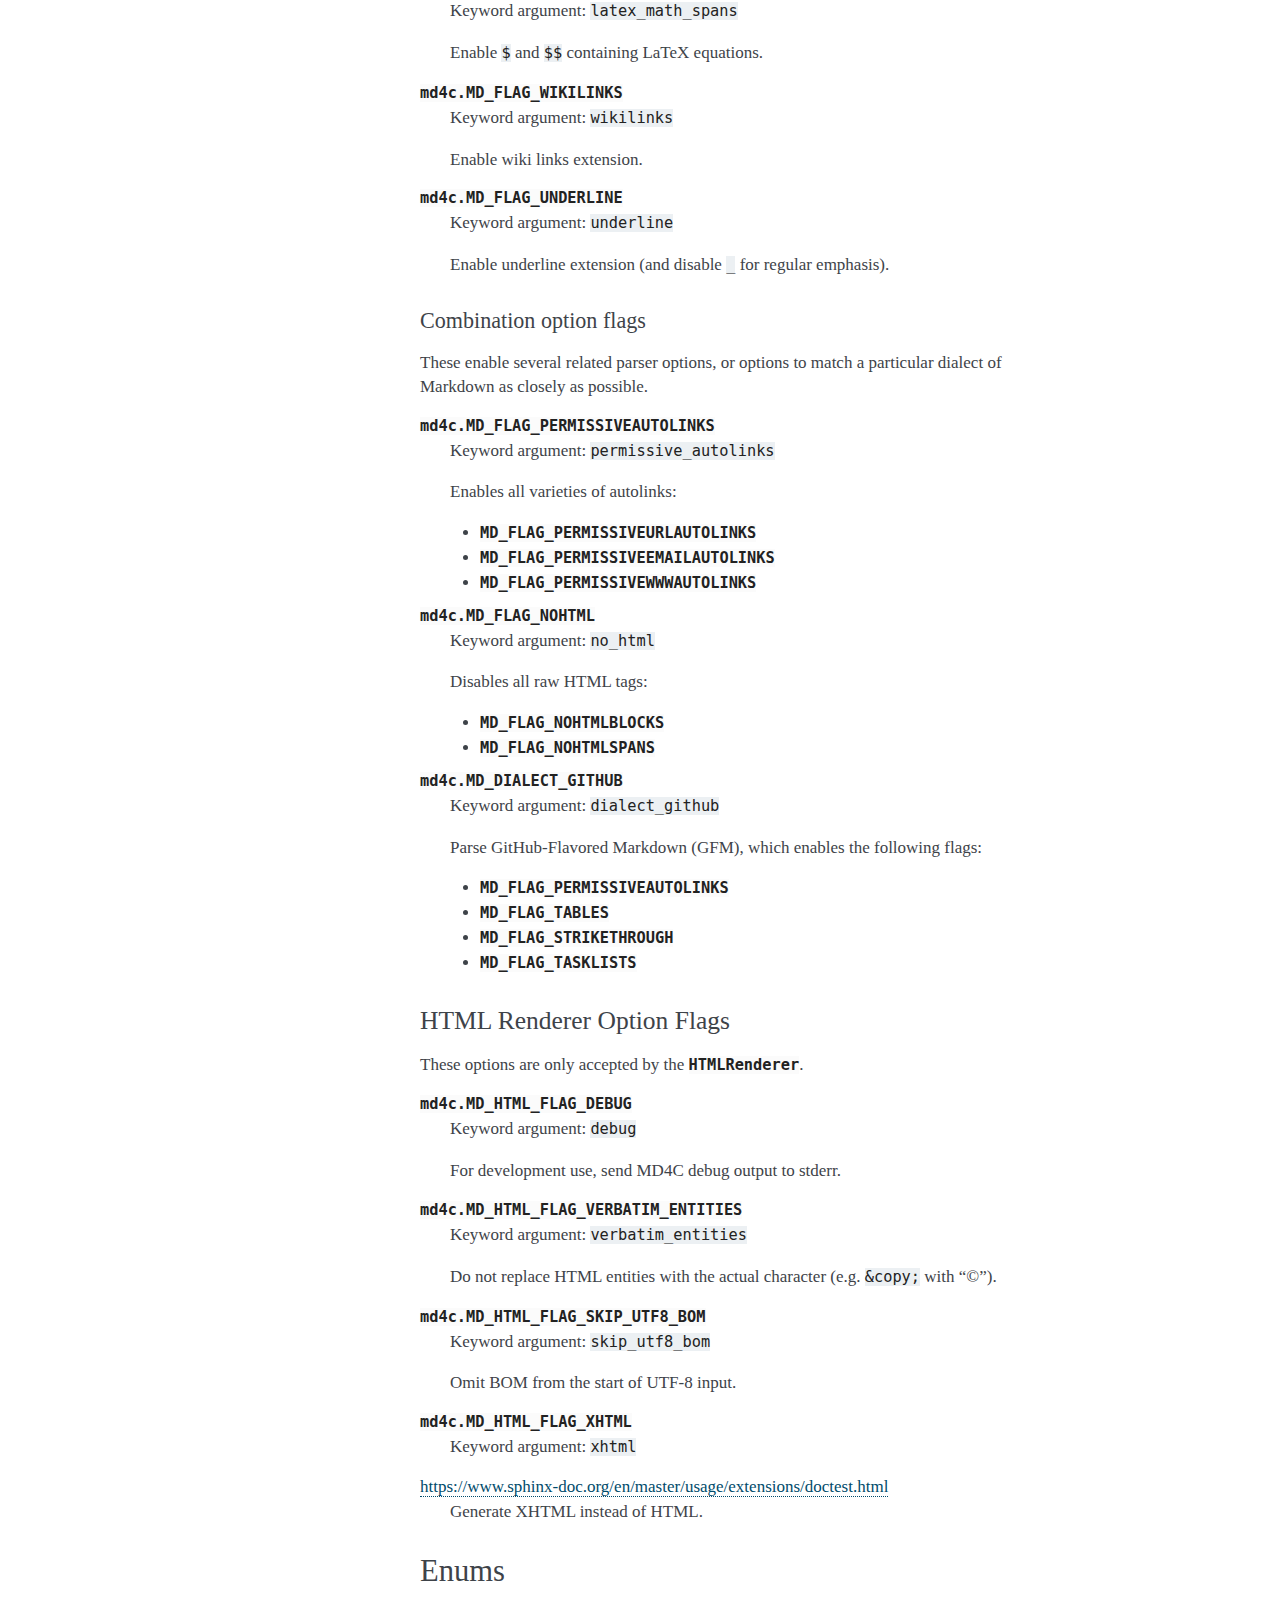
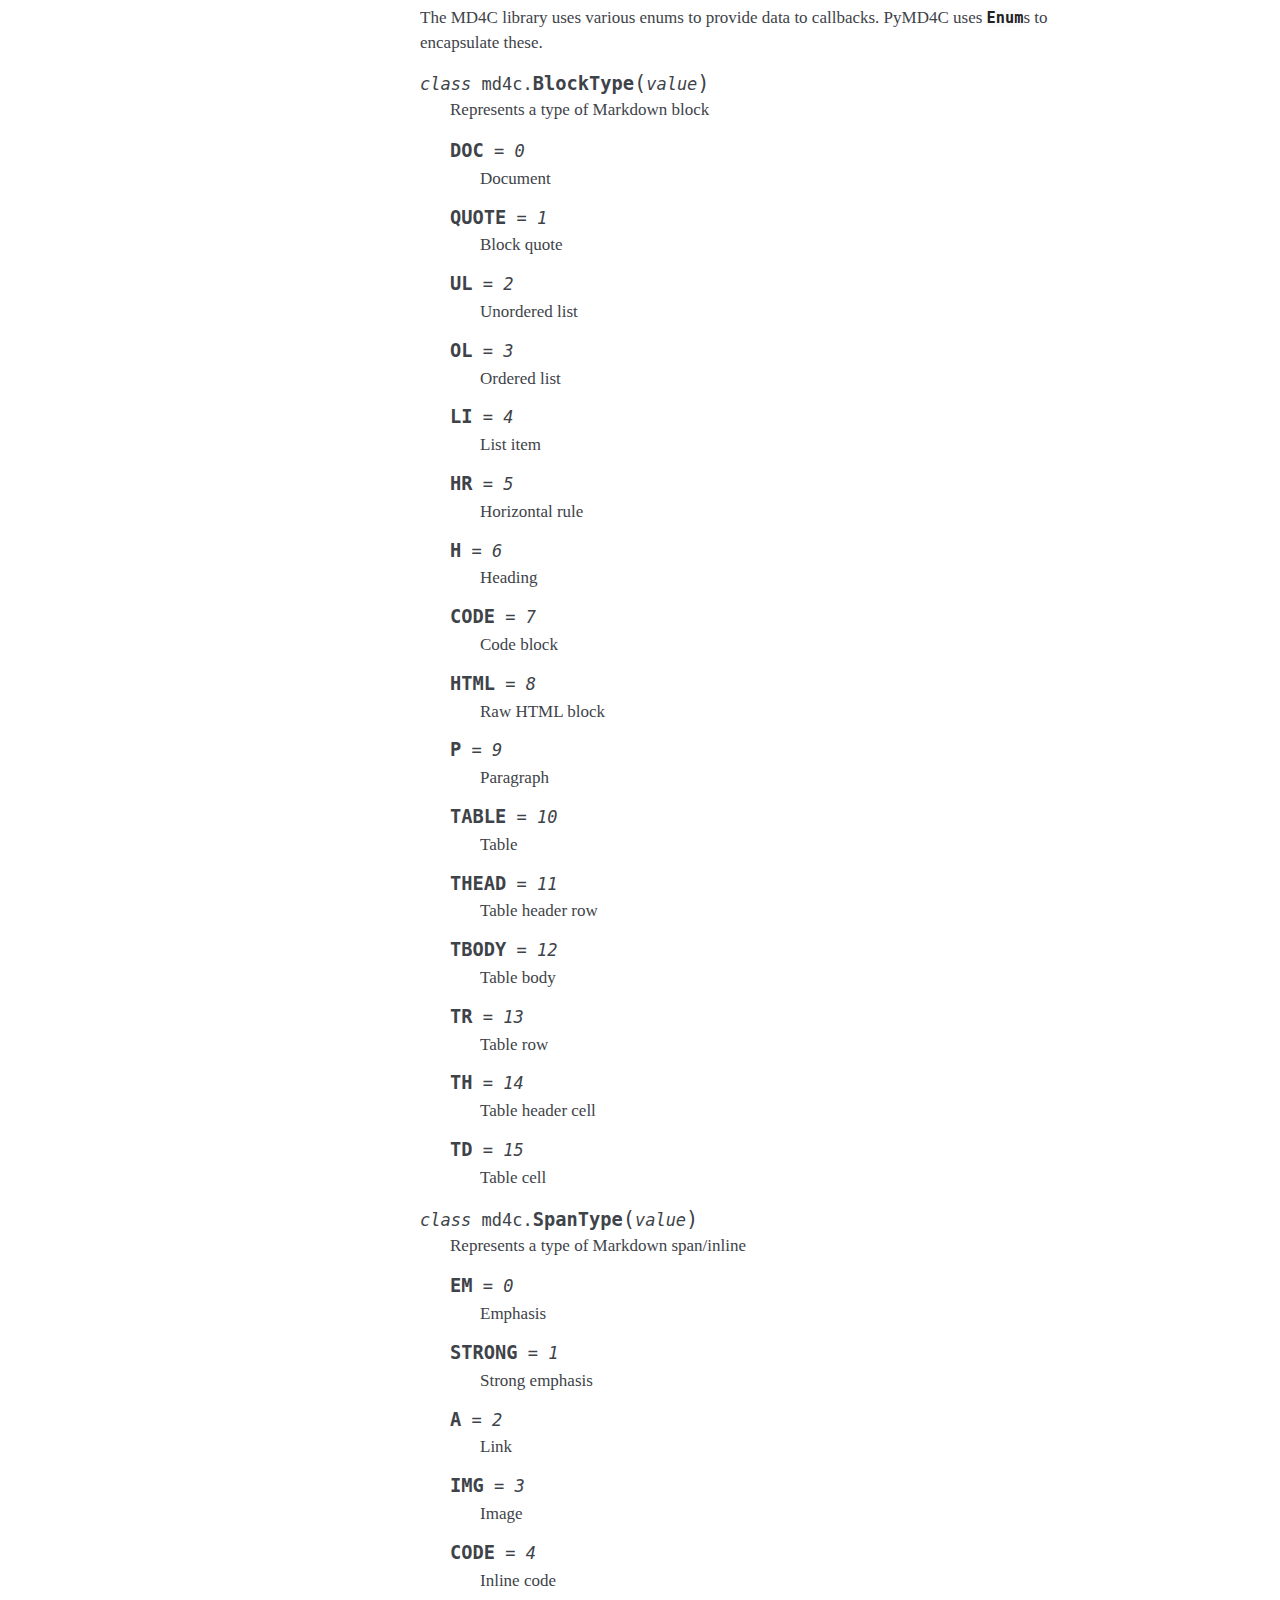
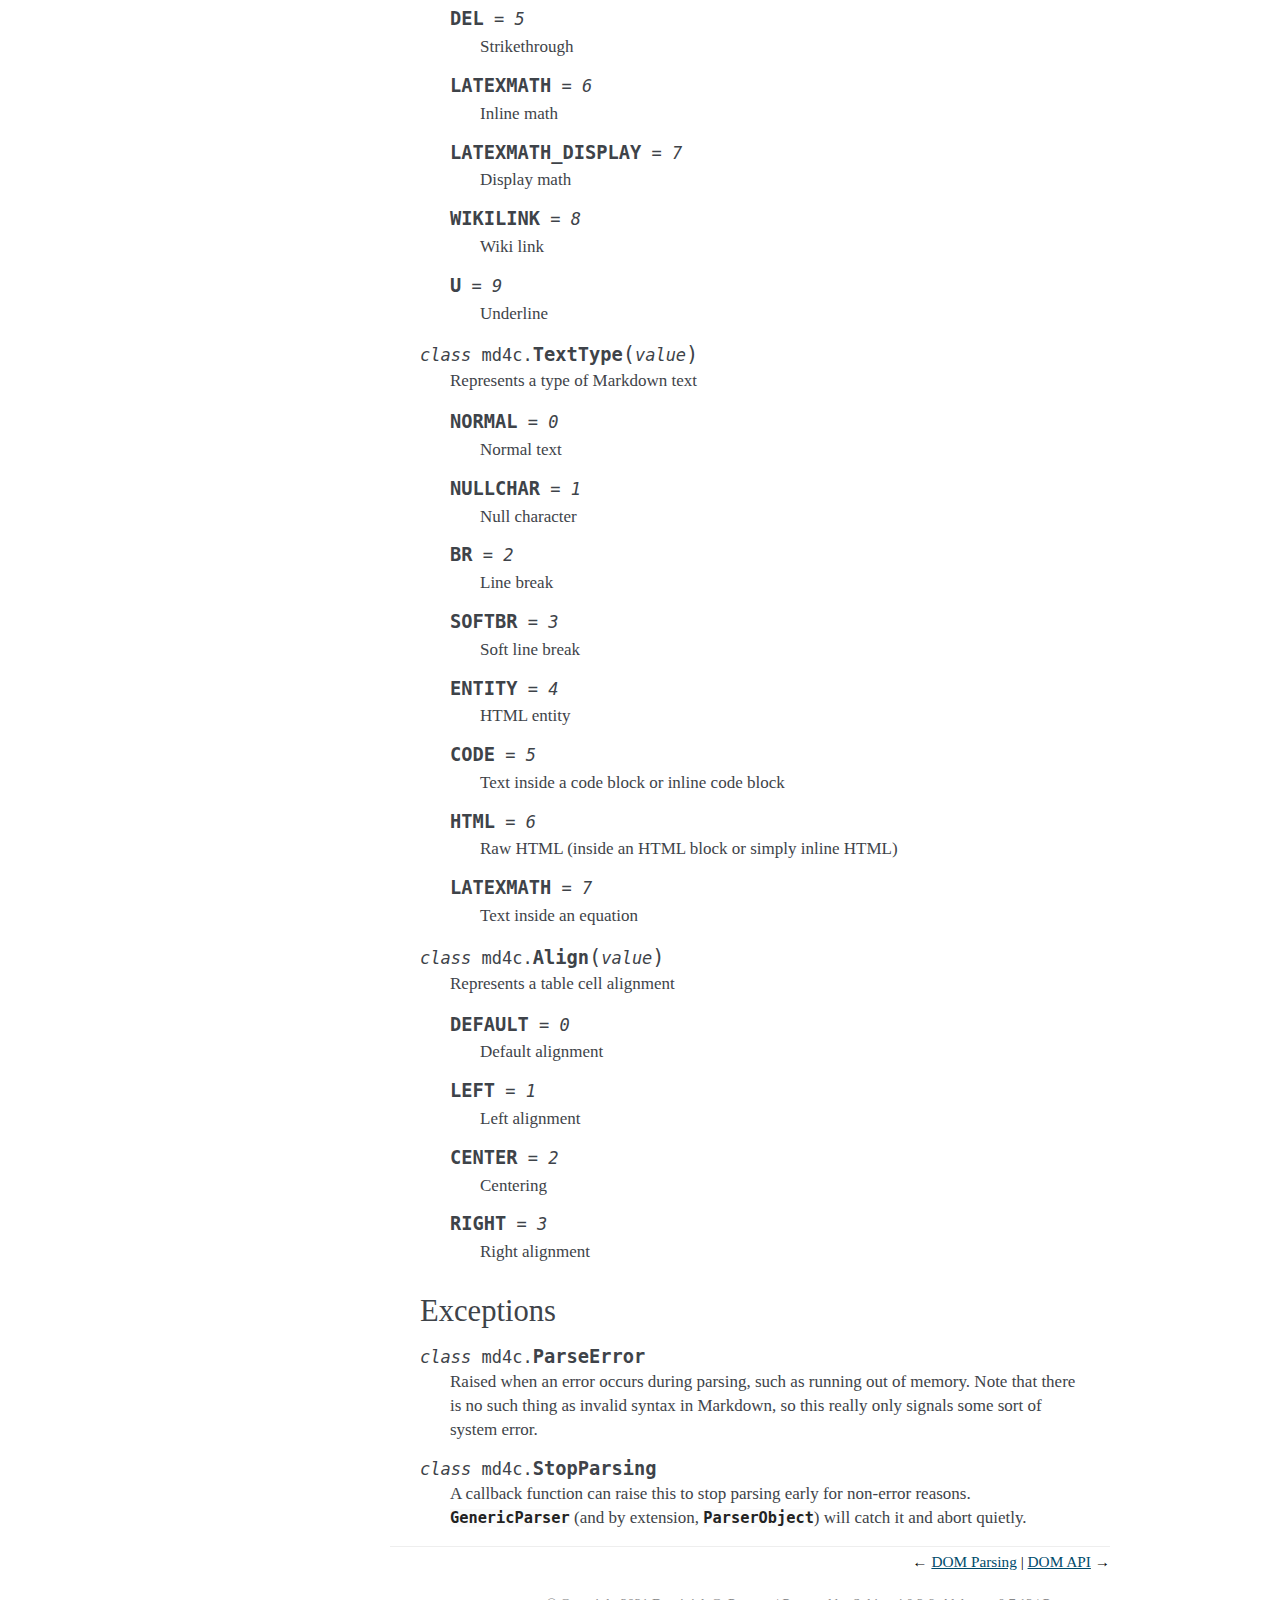
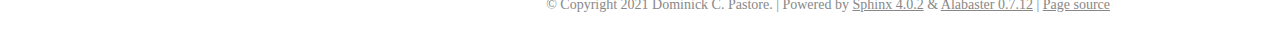
==== commit f7ad9f9c: "deploy: a653ef688132346abe422bb621c4f574b6fdc29d" ====
--- a/api.html
+++ b/api.html
@@ -102,8 +102,223 @@
 for the <a class="reference external" href="https://github.com/mity/md4c">MD4C</a> C library.</p>
 <section id="parsers-and-renderers">
 <h2>Parsers and Renderers<a class="headerlink" href="#parsers-and-renderers" title="Permalink to this headline">¶</a></h2>
+<dl class="py class">
+<dt class="sig sig-object py" id="md4c.HTMLRenderer">
+<em class="property"><span class="pre">class</span> </em><span class="sig-prename descclassname"><span class="pre">md4c.</span></span><span class="sig-name descname"><span class="pre">HTMLRenderer</span></span><span class="sig-paren">(</span><em class="sig-param"><span class="n"><span class="pre">parser_flags</span></span></em>, <em class="sig-param"><span class="n"><span class="pre">renderer_flags</span></span></em>, <em class="sig-param"><span class="o"><span class="pre">**</span></span><span class="n"><span class="pre">kwargs</span></span></em><span class="sig-paren">)</span><a class="headerlink" href="#md4c.HTMLRenderer" title="Permalink to this definition">¶</a></dt>
+<dd><p>A class to convert Markdown to HTML, implemented in C on top of the MD4C-HTML library. This is the fastest way to convert Markdown to HTML with PyMD4C.</p>
+<dl class="field-list simple">
+<dt class="field-odd">Parameters</dt>
+<dd class="field-odd"><ul class="simple">
+<li><p><strong>parser_flags</strong> (<em>int</em><em>, </em><em>optional</em>) – Zero or more parser option flags OR’d together. See <a class="reference internal" href="#options"><span class="std std-ref">Option Flags</span></a>.</p></li>
+<li><p><strong>renderer_flags</strong> (<em>int</em><em>, </em><em>optional</em>) – Zero or more HTML renderer option flags OR’d together. See <a class="reference internal" href="#options"><span class="std std-ref">Option Flags</span></a>.</p></li>
+</ul>
+</dd>
+</dl>
+<p>Option flags may also be specified in keyword-argument form for more readability. See <a class="reference internal" href="#options"><span class="std std-ref">Option Flags</span></a>.</p>
+<dl class="py method">
+<dt class="sig sig-object py" id="md4c.HTMLRenderer.parse">
+<span class="sig-name descname"><span class="pre">parse</span></span><span class="sig-paren">(</span><em class="sig-param"><span class="n"><span class="pre">markdown</span></span></em><span class="sig-paren">)</span><a class="headerlink" href="#md4c.HTMLRenderer.parse" title="Permalink to this definition">¶</a></dt>
+<dd><p>Parse a Markdown document and return the rendered HTML.</p>
+<dl class="field-list simple">
+<dt class="field-odd">Parameters</dt>
+<dd class="field-odd"><p><strong>markdown</strong> (<em>str</em><em> or </em><em>bytes</em>) – The Markdown text to parse. If provided as a <code class="xref py py-class docutils literal notranslate"><span class="pre">bytes</span></code>, it must be UTF-8 encoded.</p>
+</dd>
+<dt class="field-even">Returns</dt>
+<dd class="field-even"><p>The generated HTML</p>
+</dd>
+<dt class="field-odd">Return type</dt>
+<dd class="field-odd"><p>str</p>
+</dd>
+<dt class="field-even">Raises</dt>
+<dd class="field-even"><p><a class="reference internal" href="#md4c.ParseError" title="md4c.ParseError"><strong>ParseError</strong></a> – if there is a runtime error while parsing</p>
+</dd>
+</dl>
+</dd></dl>
+
+</dd></dl>
+
+<dl class="py class">
+<dt class="sig sig-object py" id="md4c.GenericParser">
+<em class="property"><span class="pre">class</span> </em><span class="sig-prename descclassname"><span class="pre">md4c.</span></span><span class="sig-name descname"><span class="pre">GenericParser</span></span><span class="sig-paren">(</span><em class="sig-param"><span class="n"><span class="pre">parser_flags</span></span></em>, <em class="sig-param"><span class="o"><span class="pre">**</span></span><span class="n"><span class="pre">kwargs</span></span></em><span class="sig-paren">)</span><a class="headerlink" href="#md4c.GenericParser" title="Permalink to this definition">¶</a></dt>
+<dd><p>SAX-like Markdown parser, implemented in C on top of the bare MD4C parser.</p>
+<dl class="field-list simple">
+<dt class="field-odd">Parameters</dt>
+<dd class="field-odd"><p><strong>parser_flags</strong> (<em>int</em><em>, </em><em>optional</em>) – Zero or more parser option flags OR’d together. See <a class="reference internal" href="#options"><span class="std std-ref">Option Flags</span></a>.</p>
+</dd>
+</dl>
+<p>Option flags may also be specified in keyword-argument form for more readability. See <a class="reference internal" href="#options"><span class="std std-ref">Option Flags</span></a>.</p>
+<dl class="py method">
+<dt class="sig sig-object py" id="md4c.GenericParser.parse">
+<span class="sig-name descname"><span class="pre">parse</span></span><span class="sig-paren">(</span><em class="sig-param"><span class="n"><span class="pre">markdown</span></span></em>, <em class="sig-param"><span class="n"><span class="pre">enter_block_callback</span></span></em>, <em class="sig-param"><span class="n"><span class="pre">leave_block_callback</span></span></em>, <em class="sig-param"><span class="n"><span class="pre">enter_span_callback</span></span></em>, <em class="sig-param"><span class="n"><span class="pre">leave_span_callback</span></span></em>, <em class="sig-param"><span class="n"><span class="pre">text_callback</span></span></em><span class="sig-paren">)</span><a class="headerlink" href="#md4c.GenericParser.parse" title="Permalink to this definition">¶</a></dt>
+<dd><p>Parse a Markdown document using the provided callbacks for output</p>
+<p>Callbacks must all accept two parameters. The first describes the type of block, inline, or text. The second is a dict with details about the block or inline or a string containing the text itself. See <a class="reference internal" href="pure_parsing.html#callbacks"><span class="std std-ref">Callbacks</span></a> for more information.</p>
+<p>If a callback raises <a class="reference internal" href="#md4c.StopParsing" title="md4c.StopParsing"><code class="xref py py-class docutils literal notranslate"><span class="pre">StopParsing</span></code></a>, parsing will abort with no error. Any other exception will abort parsing and propagate back to the caller of this method.</p>
+<dl class="field-list simple">
+<dt class="field-odd">Parameters</dt>
+<dd class="field-odd"><ul class="simple">
+<li><p><strong>markdown</strong> (<em>str</em><em> or </em><em>bytes</em>) – The Markdown text to parse. If provided as a <code class="xref py py-class docutils literal notranslate"><span class="pre">bytes</span></code>, it must be UTF-8 encoded.</p></li>
+<li><p><strong>enter_block_callback</strong> (<em>function</em><em> or </em><em>callable</em>) – Callback to be called when the parser enters a new block element</p></li>
+<li><p><strong>leave_block_callback</strong> (<em>function</em><em> or </em><em>callable</em>) – Callback to be called when the parser leaves a block element</p></li>
+<li><p><strong>enter_span_callback</strong> (<em>function</em><em> or </em><em>callable</em>) – Callback to be called when the parser enters a new inline element</p></li>
+<li><p><strong>leave_span_callback</strong> (<em>function</em><em> or </em><em>callable</em>) – Callback to be called when the parser leaves a inline element</p></li>
+<li><p><strong>text_callback</strong> (<em>function</em><em> or </em><em>callable</em>) – Callback to be called when the parser has text to add to the current block or inline element</p></li>
+</ul>
+</dd>
+<dt class="field-even">Raises</dt>
+<dd class="field-even"><p><a class="reference internal" href="#md4c.ParseError" title="md4c.ParseError"><strong>ParseError</strong></a> – if there is a runtime error while parsing</p>
+</dd>
+</dl>
+</dd></dl>
+
+</dd></dl>
+
+<dl class="py class">
+<dt class="sig sig-object py" id="md4c.ParserObject">
+<em class="property"><span class="pre">class</span> </em><span class="sig-prename descclassname"><span class="pre">md4c.</span></span><span class="sig-name descname"><span class="pre">ParserObject</span></span><span class="sig-paren">(</span><em class="sig-param"><span class="o"><span class="pre">*</span></span><span class="n"><span class="pre">args</span></span></em>, <em class="sig-param"><span class="o"><span class="pre">**</span></span><span class="n"><span class="pre">kwargs</span></span></em><span class="sig-paren">)</span><a class="headerlink" href="#md4c.ParserObject" title="Permalink to this definition">¶</a></dt>
+<dd><p>Object-oriented wrapper for <a class="reference internal" href="#md4c.GenericParser" title="md4c.GenericParser"><code class="xref py py-class docutils literal notranslate"><span class="pre">GenericParser</span></code></a>. Rather than
+providing callbacks for <code class="docutils literal notranslate"><span class="pre">enter_block</span></code>, <code class="docutils literal notranslate"><span class="pre">leave_block</span></code>, <code class="docutils literal notranslate"><span class="pre">enter_span</span></code>,
+<code class="docutils literal notranslate"><span class="pre">leave_span</span></code>, and <code class="docutils literal notranslate"><span class="pre">text</span></code> to a <code class="docutils literal notranslate"><span class="pre">parse</span></code> function, this base class can
+be subclassed to provide implementations for them.</p>
+<p>When this class’s <a class="reference internal" href="#md4c.ParserObject.parse" title="md4c.ParserObject.parse"><code class="xref py py-func docutils literal notranslate"><span class="pre">parse()</span></code></a> function is called, it uses its own
+<a class="reference internal" href="#md4c.ParserObject.enter_block" title="md4c.ParserObject.enter_block"><code class="xref py py-func docutils literal notranslate"><span class="pre">enter_block()</span></code></a>, <a class="reference internal" href="#md4c.ParserObject.leave_block" title="md4c.ParserObject.leave_block"><code class="xref py py-func docutils literal notranslate"><span class="pre">leave_block()</span></code></a>, <a class="reference internal" href="#md4c.ParserObject.enter_span" title="md4c.ParserObject.enter_span"><code class="xref py py-func docutils literal notranslate"><span class="pre">enter_span()</span></code></a>,
+<a class="reference internal" href="#md4c.ParserObject.leave_span" title="md4c.ParserObject.leave_span"><code class="xref py py-func docutils literal notranslate"><span class="pre">leave_span()</span></code></a>, and <a class="reference internal" href="#md4c.ParserObject.text" title="md4c.ParserObject.text"><code class="xref py py-func docutils literal notranslate"><span class="pre">text()</span></code></a> functions as callbacks.</p>
+<p>Arguments to the constructor are passed through to <a class="reference internal" href="#md4c.GenericParser" title="md4c.GenericParser"><code class="xref py py-class docutils literal notranslate"><span class="pre">GenericParser</span></code></a>
+as-is to set parser options.</p>
+<dl class="py method">
+<dt class="sig sig-object py" id="md4c.ParserObject.enter_block">
+<span class="sig-name descname"><span class="pre">enter_block</span></span><span class="sig-paren">(</span><em class="sig-param"><span class="n"><span class="pre">block_type</span></span></em>, <em class="sig-param"><span class="n"><span class="pre">details</span></span></em><span class="sig-paren">)</span><a class="headerlink" href="#md4c.ParserObject.enter_block" title="Permalink to this definition">¶</a></dt>
+<dd><p>Called when the parser is entering a block element. This function
+should be overridden in subclasses. By default, it does nothing.</p>
+<dl class="field-list simple">
+<dt class="field-odd">Parameters</dt>
+<dd class="field-odd"><ul class="simple">
+<li><p><strong>block_type</strong> – An instance of the <a class="reference internal" href="#md4c.BlockType" title="md4c.BlockType"><code class="xref py py-class docutils literal notranslate"><span class="pre">md4c.BlockType</span></code></a> enum
+representing the type of block being entered</p></li>
+<li><p><strong>details</strong> – A dict that contains extra information for certain
+types of blocks. For example, heading blocks provide
+<code class="docutils literal notranslate"><span class="pre">'level'</span></code>. Keys are strings. Values are either
+integers, strings, lists of tuples, or <code class="docutils literal notranslate"><span class="pre">None</span></code>. For
+more information, see the documentation for
+<a class="reference internal" href="#md4c.GenericParser" title="md4c.GenericParser"><code class="xref py py-class docutils literal notranslate"><span class="pre">GenericParser</span></code></a>.</p></li>
+</ul>
+</dd>
+</dl>
+</dd></dl>
+
+<dl class="py method">
+<dt class="sig sig-object py" id="md4c.ParserObject.leave_block">
+<span class="sig-name descname"><span class="pre">leave_block</span></span><span class="sig-paren">(</span><em class="sig-param"><span class="n"><span class="pre">block_type</span></span></em>, <em class="sig-param"><span class="n"><span class="pre">details</span></span></em><span class="sig-paren">)</span><a class="headerlink" href="#md4c.ParserObject.leave_block" title="Permalink to this definition">¶</a></dt>
+<dd><p>Called when the parser is leaving a block element. This function
+should be overridden in subclasses. By default, it does nothing.</p>
+<dl class="field-list simple">
+<dt class="field-odd">Parameters</dt>
+<dd class="field-odd"><ul class="simple">
+<li><p><strong>block_type</strong> – An instance of the <a class="reference internal" href="#md4c.BlockType" title="md4c.BlockType"><code class="xref py py-class docutils literal notranslate"><span class="pre">md4c.BlockType</span></code></a> enum
+representing the type of block being left</p></li>
+<li><p><strong>details</strong> – A dict that contains extra information for certain
+types of blocks. For example, heading blocks provide
+<code class="docutils literal notranslate"><span class="pre">'level'</span></code>. Keys are strings. Values are either
+integers, strings, lists of tuples, or <code class="docutils literal notranslate"><span class="pre">None</span></code>. For
+more information, see the documentation for
+<a class="reference internal" href="#md4c.GenericParser" title="md4c.GenericParser"><code class="xref py py-class docutils literal notranslate"><span class="pre">GenericParser</span></code></a>.</p></li>
+</ul>
+</dd>
+</dl>
+</dd></dl>
+
+<dl class="py method">
+<dt class="sig sig-object py" id="md4c.ParserObject.enter_span">
+<span class="sig-name descname"><span class="pre">enter_span</span></span><span class="sig-paren">(</span><em class="sig-param"><span class="n"><span class="pre">span_type</span></span></em>, <em class="sig-param"><span class="n"><span class="pre">details</span></span></em><span class="sig-paren">)</span><a class="headerlink" href="#md4c.ParserObject.enter_span" title="Permalink to this definition">¶</a></dt>
+<dd><p>Called when the parser is entering an inline element. This function
+should be overridden in subclasses. By default, it does nothing.</p>
+<dl class="field-list simple">
+<dt class="field-odd">Parameters</dt>
+<dd class="field-odd"><ul class="simple">
+<li><p><strong>span_type</strong> – An instance of the <a class="reference internal" href="#md4c.SpanType" title="md4c.SpanType"><code class="xref py py-class docutils literal notranslate"><span class="pre">md4c.SpanType</span></code></a> enum
+representing the type of inline being entered</p></li>
+<li><p><strong>details</strong> – A dict that contains extra information for certain
+types of inlines. For example, links provide <code class="docutils literal notranslate"><span class="pre">'href'</span></code>
+and <code class="docutils literal notranslate"><span class="pre">'title'</span></code>. Keys are strings. Values are either
+integers, strings, lists of tuples, or <code class="docutils literal notranslate"><span class="pre">None</span></code>. For
+more information, see the documentation for
+<a class="reference internal" href="#md4c.GenericParser" title="md4c.GenericParser"><code class="xref py py-class docutils literal notranslate"><span class="pre">GenericParser</span></code></a>.</p></li>
+</ul>
+</dd>
+</dl>
+</dd></dl>
+
+<dl class="py method">
+<dt class="sig sig-object py" id="md4c.ParserObject.leave_span">
+<span class="sig-name descname"><span class="pre">leave_span</span></span><span class="sig-paren">(</span><em class="sig-param"><span class="n"><span class="pre">span_type</span></span></em>, <em class="sig-param"><span class="n"><span class="pre">details</span></span></em><span class="sig-paren">)</span><a class="headerlink" href="#md4c.ParserObject.leave_span" title="Permalink to this definition">¶</a></dt>
+<dd><p>Called when the parser is entering an inline element. This function
+should be overridden in subclasses. By default, it does nothing.</p>
+<dl class="field-list simple">
+<dt class="field-odd">Parameters</dt>
+<dd class="field-odd"><ul class="simple">
+<li><p><strong>span_type</strong> – An instance of the <a class="reference internal" href="#md4c.SpanType" title="md4c.SpanType"><code class="xref py py-class docutils literal notranslate"><span class="pre">md4c.SpanType</span></code></a> enum
+representing the type of inline being entered</p></li>
+<li><p><strong>details</strong> – A dict that contains extra information for certain
+types of inlines. For example, links provide <code class="docutils literal notranslate"><span class="pre">'href'</span></code>
+and <code class="docutils literal notranslate"><span class="pre">'title'</span></code>. Keys are strings. Values are either
+integers, strings, lists of tuples, or <code class="docutils literal notranslate"><span class="pre">None</span></code>. For
+more information, see the documentation for
+<a class="reference internal" href="#md4c.GenericParser" title="md4c.GenericParser"><code class="xref py py-class docutils literal notranslate"><span class="pre">GenericParser</span></code></a>.</p></li>
+</ul>
+</dd>
+</dl>
+</dd></dl>
+
+<dl class="py method">
+<dt class="sig sig-object py" id="md4c.ParserObject.text">
+<span class="sig-name descname"><span class="pre">text</span></span><span class="sig-paren">(</span><em class="sig-param"><span class="n"><span class="pre">text_type</span></span></em>, <em class="sig-param"><span class="n"><span class="pre">text</span></span></em><span class="sig-paren">)</span><a class="headerlink" href="#md4c.ParserObject.text" title="Permalink to this definition">¶</a></dt>
+<dd><p>Called when the parser has text to add to the current block or
+inline element. This function should be overridden in subclasses. By
+default, it does nothing.</p>
+<dl class="field-list simple">
+<dt class="field-odd">Parameters</dt>
+<dd class="field-odd"><ul class="simple">
+<li><p><strong>text_type</strong> – An instance of the <a class="reference internal" href="#md4c.TextType" title="md4c.TextType"><code class="xref py py-class docutils literal notranslate"><span class="pre">md4c.TextType</span></code></a> enum
+representing the type of text element</p></li>
+<li><p><strong>text</strong> – A string containing the actual text to add</p></li>
+</ul>
+</dd>
+</dl>
+</dd></dl>
+
+<dl class="py method">
+<dt class="sig sig-object py" id="md4c.ParserObject.parse">
+<span class="sig-name descname"><span class="pre">parse</span></span><span class="sig-paren">(</span><em class="sig-param"><span class="n"><span class="pre">markdown</span></span></em><span class="sig-paren">)</span><a class="headerlink" href="#md4c.ParserObject.parse" title="Permalink to this definition">¶</a></dt>
+<dd><p>Parse a Markdown document using this object’s <a class="reference internal" href="#md4c.ParserObject.enter_block" title="md4c.ParserObject.enter_block"><code class="xref py py-func docutils literal notranslate"><span class="pre">enter_block()</span></code></a>,
+<a class="reference internal" href="#md4c.ParserObject.leave_block" title="md4c.ParserObject.leave_block"><code class="xref py py-func docutils literal notranslate"><span class="pre">leave_block()</span></code></a>, <a class="reference internal" href="#md4c.ParserObject.enter_span" title="md4c.ParserObject.enter_span"><code class="xref py py-func docutils literal notranslate"><span class="pre">enter_span()</span></code></a>, <a class="reference internal" href="#md4c.ParserObject.leave_span" title="md4c.ParserObject.leave_span"><code class="xref py py-func docutils literal notranslate"><span class="pre">leave_span()</span></code></a>, and
+<a class="reference internal" href="#md4c.ParserObject.text" title="md4c.ParserObject.text"><code class="xref py py-func docutils literal notranslate"><span class="pre">text()</span></code></a> functions as callbacks for <a class="reference internal" href="#md4c.GenericParser" title="md4c.GenericParser"><code class="xref py py-class docutils literal notranslate"><span class="pre">GenericParser</span></code></a>.</p>
+<dl class="field-list simple">
+<dt class="field-odd">Parameters</dt>
+<dd class="field-odd"><p><strong>markdown</strong> (<em>str</em><em> or </em><em>bytes</em>) – The Markdown text to parse</p>
+</dd>
+</dl>
+</dd></dl>
+
+</dd></dl>
+
 <section id="html-entity-helper">
 <h3>HTML Entity Helper<a class="headerlink" href="#html-entity-helper" title="Permalink to this headline">¶</a></h3>
+<dl class="py function">
+<dt class="sig sig-object py" id="md4c.lookup_entity">
+<span class="sig-prename descclassname"><span class="pre">md4c.</span></span><span class="sig-name descname"><span class="pre">lookup_entity</span></span><span class="sig-paren">(</span><em class="sig-param"><span class="n"><span class="pre">entity</span></span></em><span class="sig-paren">)</span><a class="headerlink" href="#md4c.lookup_entity" title="Permalink to this definition">¶</a></dt>
+<dd><p>Translate an HTML entity to its UTF-8 representation. Returns the unmodified input if it is not a valid entity.</p>
+<dl class="field-list simple">
+<dt class="field-odd">Parameters</dt>
+<dd class="field-odd"><p><strong>entity</strong> (<em>str</em>) – The HTML entity, including ampersand and semicolon</p>
+</dd>
+<dt class="field-even">Returns</dt>
+<dd class="field-even"><p>Corresponding UTF-8 character(s)</p>
+</dd>
+<dt class="field-odd">Return type</dt>
+<dd class="field-odd"><p>str</p>
+</dd>
+</dl>
+</dd></dl>
+
 </section>
 </section>
 <section id="option-flags">
@@ -195,7 +410,7 @@
 </section>
 <section id="html-renderer-option-flags">
 <h3>HTML Renderer Option Flags<a class="headerlink" href="#html-renderer-option-flags" title="Permalink to this headline">¶</a></h3>
-<p>These options are only accepted by the <code class="xref py py-class docutils literal notranslate"><span class="pre">HTMLRenderer</span></code>.</p>
+<p>These options are only accepted by the <a class="reference internal" href="#md4c.HTMLRenderer" title="md4c.HTMLRenderer"><code class="xref py py-class docutils literal notranslate"><span class="pre">HTMLRenderer</span></code></a>.</p>
 <dl>
 <dt><code class="xref py py-const docutils literal notranslate"><span class="pre">md4c.MD_HTML_FLAG_DEBUG</span></code></dt><dd><p>Keyword argument: <code class="docutils literal notranslate"><span class="pre">debug</span></code></p>
 <p>For development use, send MD4C debug output to stderr.</p>
@@ -218,9 +433,273 @@
 <h2>Enums<a class="headerlink" href="#enums" title="Permalink to this headline">¶</a></h2>
 <p>The MD4C library uses various enums to provide data to callbacks. PyMD4C uses
 <code class="xref py py-class docutils literal notranslate"><span class="pre">Enum</span></code>s to encapsulate these.</p>
+<dl class="py class">
+<dt class="sig sig-object py" id="md4c.BlockType">
+<em class="property"><span class="pre">class</span> </em><span class="sig-prename descclassname"><span class="pre">md4c.</span></span><span class="sig-name descname"><span class="pre">BlockType</span></span><span class="sig-paren">(</span><em class="sig-param"><span class="n"><span class="pre">value</span></span></em><span class="sig-paren">)</span><a class="headerlink" href="#md4c.BlockType" title="Permalink to this definition">¶</a></dt>
+<dd><p>Represents a type of Markdown block</p>
+<dl class="py attribute">
+<dt class="sig sig-object py" id="md4c.BlockType.DOC">
+<span class="sig-name descname"><span class="pre">DOC</span></span><em class="property"> <span class="pre">=</span> <span class="pre">0</span></em><a class="headerlink" href="#md4c.BlockType.DOC" title="Permalink to this definition">¶</a></dt>
+<dd><p>Document</p>
+</dd></dl>
+
+<dl class="py attribute">
+<dt class="sig sig-object py" id="md4c.BlockType.QUOTE">
+<span class="sig-name descname"><span class="pre">QUOTE</span></span><em class="property"> <span class="pre">=</span> <span class="pre">1</span></em><a class="headerlink" href="#md4c.BlockType.QUOTE" title="Permalink to this definition">¶</a></dt>
+<dd><p>Block quote</p>
+</dd></dl>
+
+<dl class="py attribute">
+<dt class="sig sig-object py" id="md4c.BlockType.UL">
+<span class="sig-name descname"><span class="pre">UL</span></span><em class="property"> <span class="pre">=</span> <span class="pre">2</span></em><a class="headerlink" href="#md4c.BlockType.UL" title="Permalink to this definition">¶</a></dt>
+<dd><p>Unordered list</p>
+</dd></dl>
+
+<dl class="py attribute">
+<dt class="sig sig-object py" id="md4c.BlockType.OL">
+<span class="sig-name descname"><span class="pre">OL</span></span><em class="property"> <span class="pre">=</span> <span class="pre">3</span></em><a class="headerlink" href="#md4c.BlockType.OL" title="Permalink to this definition">¶</a></dt>
+<dd><p>Ordered list</p>
+</dd></dl>
+
+<dl class="py attribute">
+<dt class="sig sig-object py" id="md4c.BlockType.LI">
+<span class="sig-name descname"><span class="pre">LI</span></span><em class="property"> <span class="pre">=</span> <span class="pre">4</span></em><a class="headerlink" href="#md4c.BlockType.LI" title="Permalink to this definition">¶</a></dt>
+<dd><p>List item</p>
+</dd></dl>
+
+<dl class="py attribute">
+<dt class="sig sig-object py" id="md4c.BlockType.HR">
+<span class="sig-name descname"><span class="pre">HR</span></span><em class="property"> <span class="pre">=</span> <span class="pre">5</span></em><a class="headerlink" href="#md4c.BlockType.HR" title="Permalink to this definition">¶</a></dt>
+<dd><p>Horizontal rule</p>
+</dd></dl>
+
+<dl class="py attribute">
+<dt class="sig sig-object py" id="md4c.BlockType.H">
+<span class="sig-name descname"><span class="pre">H</span></span><em class="property"> <span class="pre">=</span> <span class="pre">6</span></em><a class="headerlink" href="#md4c.BlockType.H" title="Permalink to this definition">¶</a></dt>
+<dd><p>Heading</p>
+</dd></dl>
+
+<dl class="py attribute">
+<dt class="sig sig-object py" id="md4c.BlockType.CODE">
+<span class="sig-name descname"><span class="pre">CODE</span></span><em class="property"> <span class="pre">=</span> <span class="pre">7</span></em><a class="headerlink" href="#md4c.BlockType.CODE" title="Permalink to this definition">¶</a></dt>
+<dd><p>Code block</p>
+</dd></dl>
+
+<dl class="py attribute">
+<dt class="sig sig-object py" id="md4c.BlockType.HTML">
+<span class="sig-name descname"><span class="pre">HTML</span></span><em class="property"> <span class="pre">=</span> <span class="pre">8</span></em><a class="headerlink" href="#md4c.BlockType.HTML" title="Permalink to this definition">¶</a></dt>
+<dd><p>Raw HTML block</p>
+</dd></dl>
+
+<dl class="py attribute">
+<dt class="sig sig-object py" id="md4c.BlockType.P">
+<span class="sig-name descname"><span class="pre">P</span></span><em class="property"> <span class="pre">=</span> <span class="pre">9</span></em><a class="headerlink" href="#md4c.BlockType.P" title="Permalink to this definition">¶</a></dt>
+<dd><p>Paragraph</p>
+</dd></dl>
+
+<dl class="py attribute">
+<dt class="sig sig-object py" id="md4c.BlockType.TABLE">
+<span class="sig-name descname"><span class="pre">TABLE</span></span><em class="property"> <span class="pre">=</span> <span class="pre">10</span></em><a class="headerlink" href="#md4c.BlockType.TABLE" title="Permalink to this definition">¶</a></dt>
+<dd><p>Table</p>
+</dd></dl>
+
+<dl class="py attribute">
+<dt class="sig sig-object py" id="md4c.BlockType.THEAD">
+<span class="sig-name descname"><span class="pre">THEAD</span></span><em class="property"> <span class="pre">=</span> <span class="pre">11</span></em><a class="headerlink" href="#md4c.BlockType.THEAD" title="Permalink to this definition">¶</a></dt>
+<dd><p>Table header row</p>
+</dd></dl>
+
+<dl class="py attribute">
+<dt class="sig sig-object py" id="md4c.BlockType.TBODY">
+<span class="sig-name descname"><span class="pre">TBODY</span></span><em class="property"> <span class="pre">=</span> <span class="pre">12</span></em><a class="headerlink" href="#md4c.BlockType.TBODY" title="Permalink to this definition">¶</a></dt>
+<dd><p>Table body</p>
+</dd></dl>
+
+<dl class="py attribute">
+<dt class="sig sig-object py" id="md4c.BlockType.TR">
+<span class="sig-name descname"><span class="pre">TR</span></span><em class="property"> <span class="pre">=</span> <span class="pre">13</span></em><a class="headerlink" href="#md4c.BlockType.TR" title="Permalink to this definition">¶</a></dt>
+<dd><p>Table row</p>
+</dd></dl>
+
+<dl class="py attribute">
+<dt class="sig sig-object py" id="md4c.BlockType.TH">
+<span class="sig-name descname"><span class="pre">TH</span></span><em class="property"> <span class="pre">=</span> <span class="pre">14</span></em><a class="headerlink" href="#md4c.BlockType.TH" title="Permalink to this definition">¶</a></dt>
+<dd><p>Table header cell</p>
+</dd></dl>
+
+<dl class="py attribute">
+<dt class="sig sig-object py" id="md4c.BlockType.TD">
+<span class="sig-name descname"><span class="pre">TD</span></span><em class="property"> <span class="pre">=</span> <span class="pre">15</span></em><a class="headerlink" href="#md4c.BlockType.TD" title="Permalink to this definition">¶</a></dt>
+<dd><p>Table cell</p>
+</dd></dl>
+
+</dd></dl>
+
+<dl class="py class">
+<dt class="sig sig-object py" id="md4c.SpanType">
+<em class="property"><span class="pre">class</span> </em><span class="sig-prename descclassname"><span class="pre">md4c.</span></span><span class="sig-name descname"><span class="pre">SpanType</span></span><span class="sig-paren">(</span><em class="sig-param"><span class="n"><span class="pre">value</span></span></em><span class="sig-paren">)</span><a class="headerlink" href="#md4c.SpanType" title="Permalink to this definition">¶</a></dt>
+<dd><p>Represents a type of Markdown span/inline</p>
+<dl class="py attribute">
+<dt class="sig sig-object py" id="md4c.SpanType.EM">
+<span class="sig-name descname"><span class="pre">EM</span></span><em class="property"> <span class="pre">=</span> <span class="pre">0</span></em><a class="headerlink" href="#md4c.SpanType.EM" title="Permalink to this definition">¶</a></dt>
+<dd><p>Emphasis</p>
+</dd></dl>
+
+<dl class="py attribute">
+<dt class="sig sig-object py" id="md4c.SpanType.STRONG">
+<span class="sig-name descname"><span class="pre">STRONG</span></span><em class="property"> <span class="pre">=</span> <span class="pre">1</span></em><a class="headerlink" href="#md4c.SpanType.STRONG" title="Permalink to this definition">¶</a></dt>
+<dd><p>Strong emphasis</p>
+</dd></dl>
+
+<dl class="py attribute">
+<dt class="sig sig-object py" id="md4c.SpanType.A">
+<span class="sig-name descname"><span class="pre">A</span></span><em class="property"> <span class="pre">=</span> <span class="pre">2</span></em><a class="headerlink" href="#md4c.SpanType.A" title="Permalink to this definition">¶</a></dt>
+<dd><p>Link</p>
+</dd></dl>
+
+<dl class="py attribute">
+<dt class="sig sig-object py" id="md4c.SpanType.IMG">
+<span class="sig-name descname"><span class="pre">IMG</span></span><em class="property"> <span class="pre">=</span> <span class="pre">3</span></em><a class="headerlink" href="#md4c.SpanType.IMG" title="Permalink to this definition">¶</a></dt>
+<dd><p>Image</p>
+</dd></dl>
+
+<dl class="py attribute">
+<dt class="sig sig-object py" id="md4c.SpanType.CODE">
+<span class="sig-name descname"><span class="pre">CODE</span></span><em class="property"> <span class="pre">=</span> <span class="pre">4</span></em><a class="headerlink" href="#md4c.SpanType.CODE" title="Permalink to this definition">¶</a></dt>
+<dd><p>Inline code</p>
+</dd></dl>
+
+<dl class="py attribute">
+<dt class="sig sig-object py" id="md4c.SpanType.DEL">
+<span class="sig-name descname"><span class="pre">DEL</span></span><em class="property"> <span class="pre">=</span> <span class="pre">5</span></em><a class="headerlink" href="#md4c.SpanType.DEL" title="Permalink to this definition">¶</a></dt>
+<dd><p>Strikethrough</p>
+</dd></dl>
+
+<dl class="py attribute">
+<dt class="sig sig-object py" id="md4c.SpanType.LATEXMATH">
+<span class="sig-name descname"><span class="pre">LATEXMATH</span></span><em class="property"> <span class="pre">=</span> <span class="pre">6</span></em><a class="headerlink" href="#md4c.SpanType.LATEXMATH" title="Permalink to this definition">¶</a></dt>
+<dd><p>Inline math</p>
+</dd></dl>
+
+<dl class="py attribute">
+<dt class="sig sig-object py" id="md4c.SpanType.LATEXMATH_DISPLAY">
+<span class="sig-name descname"><span class="pre">LATEXMATH_DISPLAY</span></span><em class="property"> <span class="pre">=</span> <span class="pre">7</span></em><a class="headerlink" href="#md4c.SpanType.LATEXMATH_DISPLAY" title="Permalink to this definition">¶</a></dt>
+<dd><p>Display math</p>
+</dd></dl>
+
+<dl class="py attribute">
+<dt class="sig sig-object py" id="md4c.SpanType.WIKILINK">
+<span class="sig-name descname"><span class="pre">WIKILINK</span></span><em class="property"> <span class="pre">=</span> <span class="pre">8</span></em><a class="headerlink" href="#md4c.SpanType.WIKILINK" title="Permalink to this definition">¶</a></dt>
+<dd><p>Wiki link</p>
+</dd></dl>
+
+<dl class="py attribute">
+<dt class="sig sig-object py" id="md4c.SpanType.U">
+<span class="sig-name descname"><span class="pre">U</span></span><em class="property"> <span class="pre">=</span> <span class="pre">9</span></em><a class="headerlink" href="#md4c.SpanType.U" title="Permalink to this definition">¶</a></dt>
+<dd><p>Underline</p>
+</dd></dl>
+
+</dd></dl>
+
+<dl class="py class">
+<dt class="sig sig-object py" id="md4c.TextType">
+<em class="property"><span class="pre">class</span> </em><span class="sig-prename descclassname"><span class="pre">md4c.</span></span><span class="sig-name descname"><span class="pre">TextType</span></span><span class="sig-paren">(</span><em class="sig-param"><span class="n"><span class="pre">value</span></span></em><span class="sig-paren">)</span><a class="headerlink" href="#md4c.TextType" title="Permalink to this definition">¶</a></dt>
+<dd><p>Represents a type of Markdown text</p>
+<dl class="py attribute">
+<dt class="sig sig-object py" id="md4c.TextType.NORMAL">
+<span class="sig-name descname"><span class="pre">NORMAL</span></span><em class="property"> <span class="pre">=</span> <span class="pre">0</span></em><a class="headerlink" href="#md4c.TextType.NORMAL" title="Permalink to this definition">¶</a></dt>
+<dd><p>Normal text</p>
+</dd></dl>
+
+<dl class="py attribute">
+<dt class="sig sig-object py" id="md4c.TextType.NULLCHAR">
+<span class="sig-name descname"><span class="pre">NULLCHAR</span></span><em class="property"> <span class="pre">=</span> <span class="pre">1</span></em><a class="headerlink" href="#md4c.TextType.NULLCHAR" title="Permalink to this definition">¶</a></dt>
+<dd><p>Null character</p>
+</dd></dl>
+
+<dl class="py attribute">
+<dt class="sig sig-object py" id="md4c.TextType.BR">
+<span class="sig-name descname"><span class="pre">BR</span></span><em class="property"> <span class="pre">=</span> <span class="pre">2</span></em><a class="headerlink" href="#md4c.TextType.BR" title="Permalink to this definition">¶</a></dt>
+<dd><p>Line break</p>
+</dd></dl>
+
+<dl class="py attribute">
+<dt class="sig sig-object py" id="md4c.TextType.SOFTBR">
+<span class="sig-name descname"><span class="pre">SOFTBR</span></span><em class="property"> <span class="pre">=</span> <span class="pre">3</span></em><a class="headerlink" href="#md4c.TextType.SOFTBR" title="Permalink to this definition">¶</a></dt>
+<dd><p>Soft line break</p>
+</dd></dl>
+
+<dl class="py attribute">
+<dt class="sig sig-object py" id="md4c.TextType.ENTITY">
+<span class="sig-name descname"><span class="pre">ENTITY</span></span><em class="property"> <span class="pre">=</span> <span class="pre">4</span></em><a class="headerlink" href="#md4c.TextType.ENTITY" title="Permalink to this definition">¶</a></dt>
+<dd><p>HTML entity</p>
+</dd></dl>
+
+<dl class="py attribute">
+<dt class="sig sig-object py" id="md4c.TextType.CODE">
+<span class="sig-name descname"><span class="pre">CODE</span></span><em class="property"> <span class="pre">=</span> <span class="pre">5</span></em><a class="headerlink" href="#md4c.TextType.CODE" title="Permalink to this definition">¶</a></dt>
+<dd><p>Text inside a code block or inline code block</p>
+</dd></dl>
+
+<dl class="py attribute">
+<dt class="sig sig-object py" id="md4c.TextType.HTML">
+<span class="sig-name descname"><span class="pre">HTML</span></span><em class="property"> <span class="pre">=</span> <span class="pre">6</span></em><a class="headerlink" href="#md4c.TextType.HTML" title="Permalink to this definition">¶</a></dt>
+<dd><p>Raw HTML (inside an HTML block or simply inline HTML)</p>
+</dd></dl>
+
+<dl class="py attribute">
+<dt class="sig sig-object py" id="md4c.TextType.LATEXMATH">
+<span class="sig-name descname"><span class="pre">LATEXMATH</span></span><em class="property"> <span class="pre">=</span> <span class="pre">7</span></em><a class="headerlink" href="#md4c.TextType.LATEXMATH" title="Permalink to this definition">¶</a></dt>
+<dd><p>Text inside an equation</p>
+</dd></dl>
+
+</dd></dl>
+
+<dl class="py class">
+<dt class="sig sig-object py" id="md4c.Align">
+<em class="property"><span class="pre">class</span> </em><span class="sig-prename descclassname"><span class="pre">md4c.</span></span><span class="sig-name descname"><span class="pre">Align</span></span><span class="sig-paren">(</span><em class="sig-param"><span class="n"><span class="pre">value</span></span></em><span class="sig-paren">)</span><a class="headerlink" href="#md4c.Align" title="Permalink to this definition">¶</a></dt>
+<dd><p>Represents a table cell alignment</p>
+<dl class="py attribute">
+<dt class="sig sig-object py" id="md4c.Align.DEFAULT">
+<span class="sig-name descname"><span class="pre">DEFAULT</span></span><em class="property"> <span class="pre">=</span> <span class="pre">0</span></em><a class="headerlink" href="#md4c.Align.DEFAULT" title="Permalink to this definition">¶</a></dt>
+<dd><p>Default alignment</p>
+</dd></dl>
+
+<dl class="py attribute">
+<dt class="sig sig-object py" id="md4c.Align.LEFT">
+<span class="sig-name descname"><span class="pre">LEFT</span></span><em class="property"> <span class="pre">=</span> <span class="pre">1</span></em><a class="headerlink" href="#md4c.Align.LEFT" title="Permalink to this definition">¶</a></dt>
+<dd><p>Left alignment</p>
+</dd></dl>
+
+<dl class="py attribute">
+<dt class="sig sig-object py" id="md4c.Align.CENTER">
+<span class="sig-name descname"><span class="pre">CENTER</span></span><em class="property"> <span class="pre">=</span> <span class="pre">2</span></em><a class="headerlink" href="#md4c.Align.CENTER" title="Permalink to this definition">¶</a></dt>
+<dd><p>Centering</p>
+</dd></dl>
+
+<dl class="py attribute">
+<dt class="sig sig-object py" id="md4c.Align.RIGHT">
+<span class="sig-name descname"><span class="pre">RIGHT</span></span><em class="property"> <span class="pre">=</span> <span class="pre">3</span></em><a class="headerlink" href="#md4c.Align.RIGHT" title="Permalink to this definition">¶</a></dt>
+<dd><p>Right alignment</p>
+</dd></dl>
+
+</dd></dl>
+
 </section>
 <section id="exceptions">
 <h2>Exceptions<a class="headerlink" href="#exceptions" title="Permalink to this headline">¶</a></h2>
+<dl class="py class">
+<dt class="sig sig-object py" id="md4c.ParseError">
+<em class="property"><span class="pre">class</span> </em><span class="sig-prename descclassname"><span class="pre">md4c.</span></span><span class="sig-name descname"><span class="pre">ParseError</span></span><a class="headerlink" href="#md4c.ParseError" title="Permalink to this definition">¶</a></dt>
+<dd><p>Raised when an error occurs during parsing, such as running out of memory. Note that there is no such thing as invalid syntax in Markdown, so this really only signals some sort of system error.</p>
+</dd></dl>
+
+<dl class="py class">
+<dt class="sig sig-object py" id="md4c.StopParsing">
+<em class="property"><span class="pre">class</span> </em><span class="sig-prename descclassname"><span class="pre">md4c.</span></span><span class="sig-name descname"><span class="pre">StopParsing</span></span><a class="headerlink" href="#md4c.StopParsing" title="Permalink to this definition">¶</a></dt>
+<dd><p>A callback function can raise this to stop parsing early for non-error reasons. <a class="reference internal" href="#md4c.GenericParser" title="md4c.GenericParser"><code class="xref py py-class docutils literal notranslate"><span class="pre">GenericParser</span></code></a> (and by extension, <a class="reference internal" href="#md4c.ParserObject" title="md4c.ParserObject"><code class="xref py py-class docutils literal notranslate"><span class="pre">ParserObject</span></code></a>) will catch it and abort quietly.</p>
+</dd></dl>
+
 </section>
 </section>
 
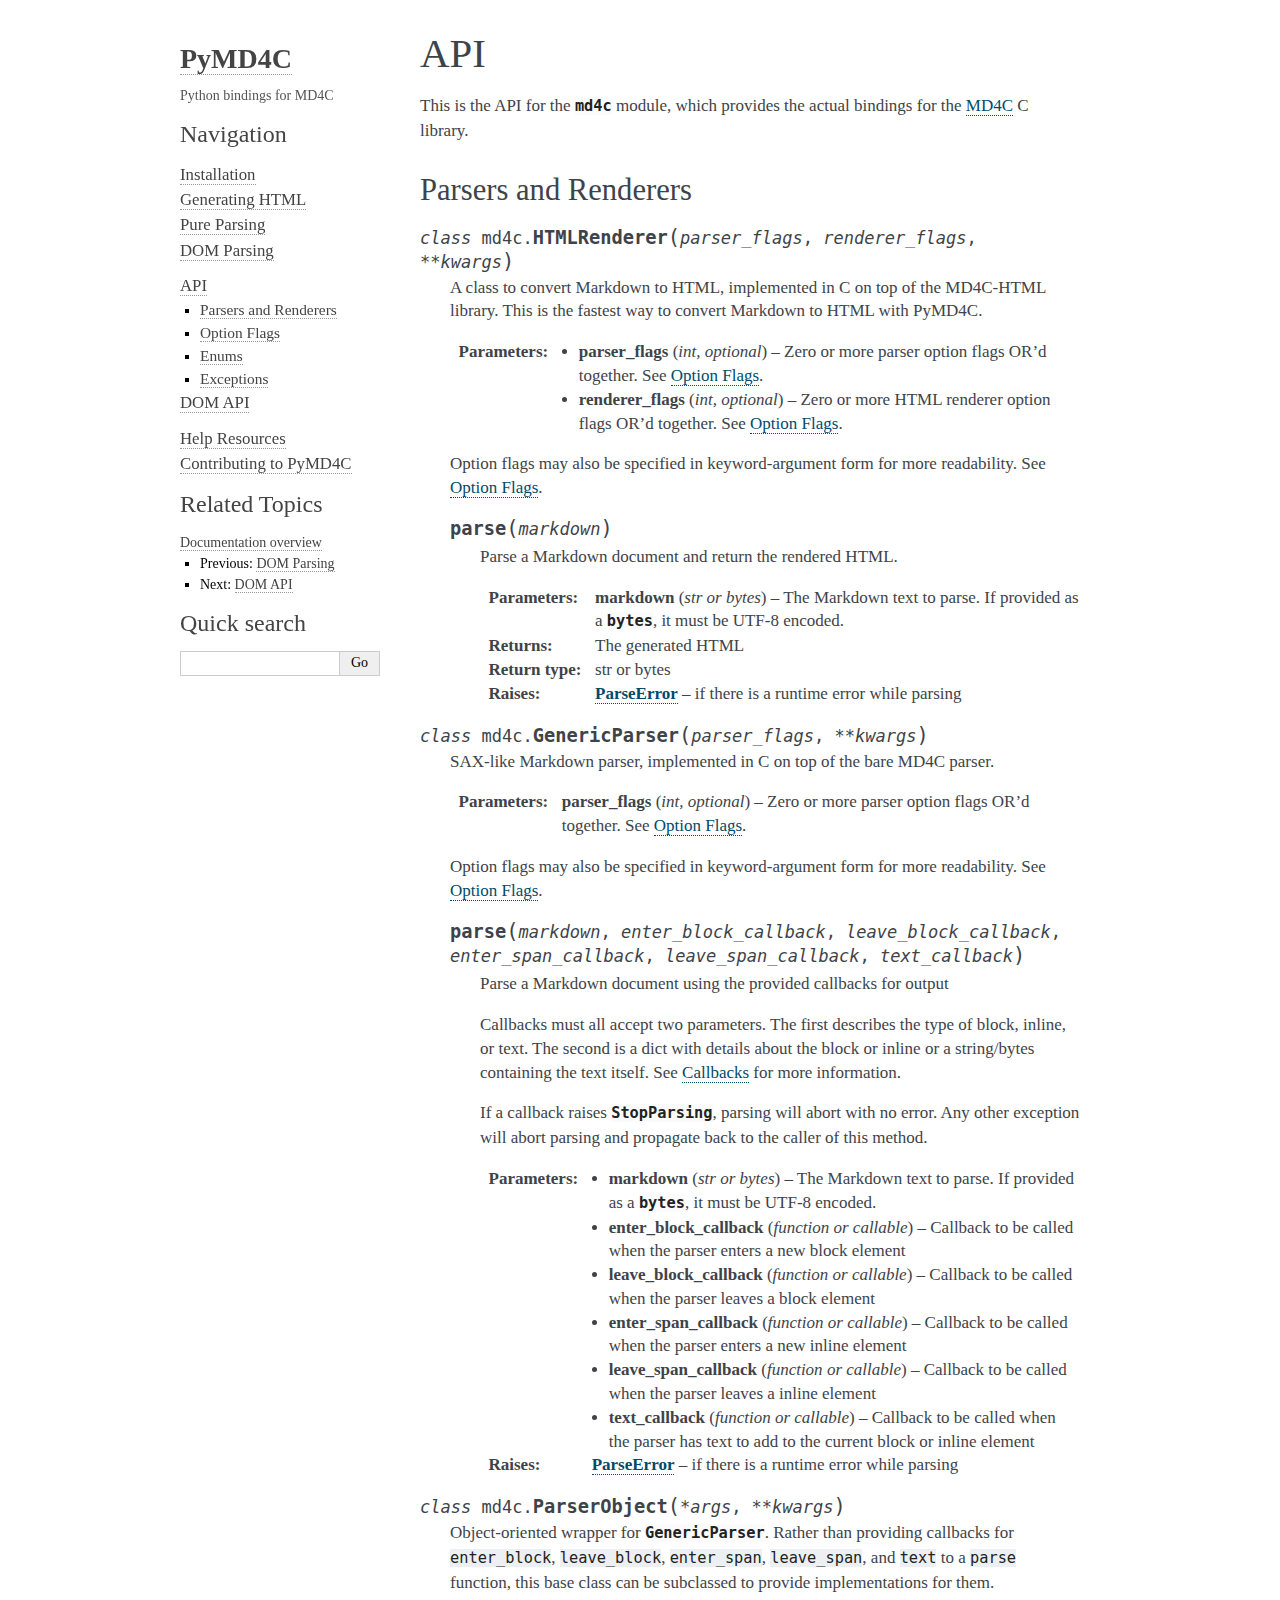
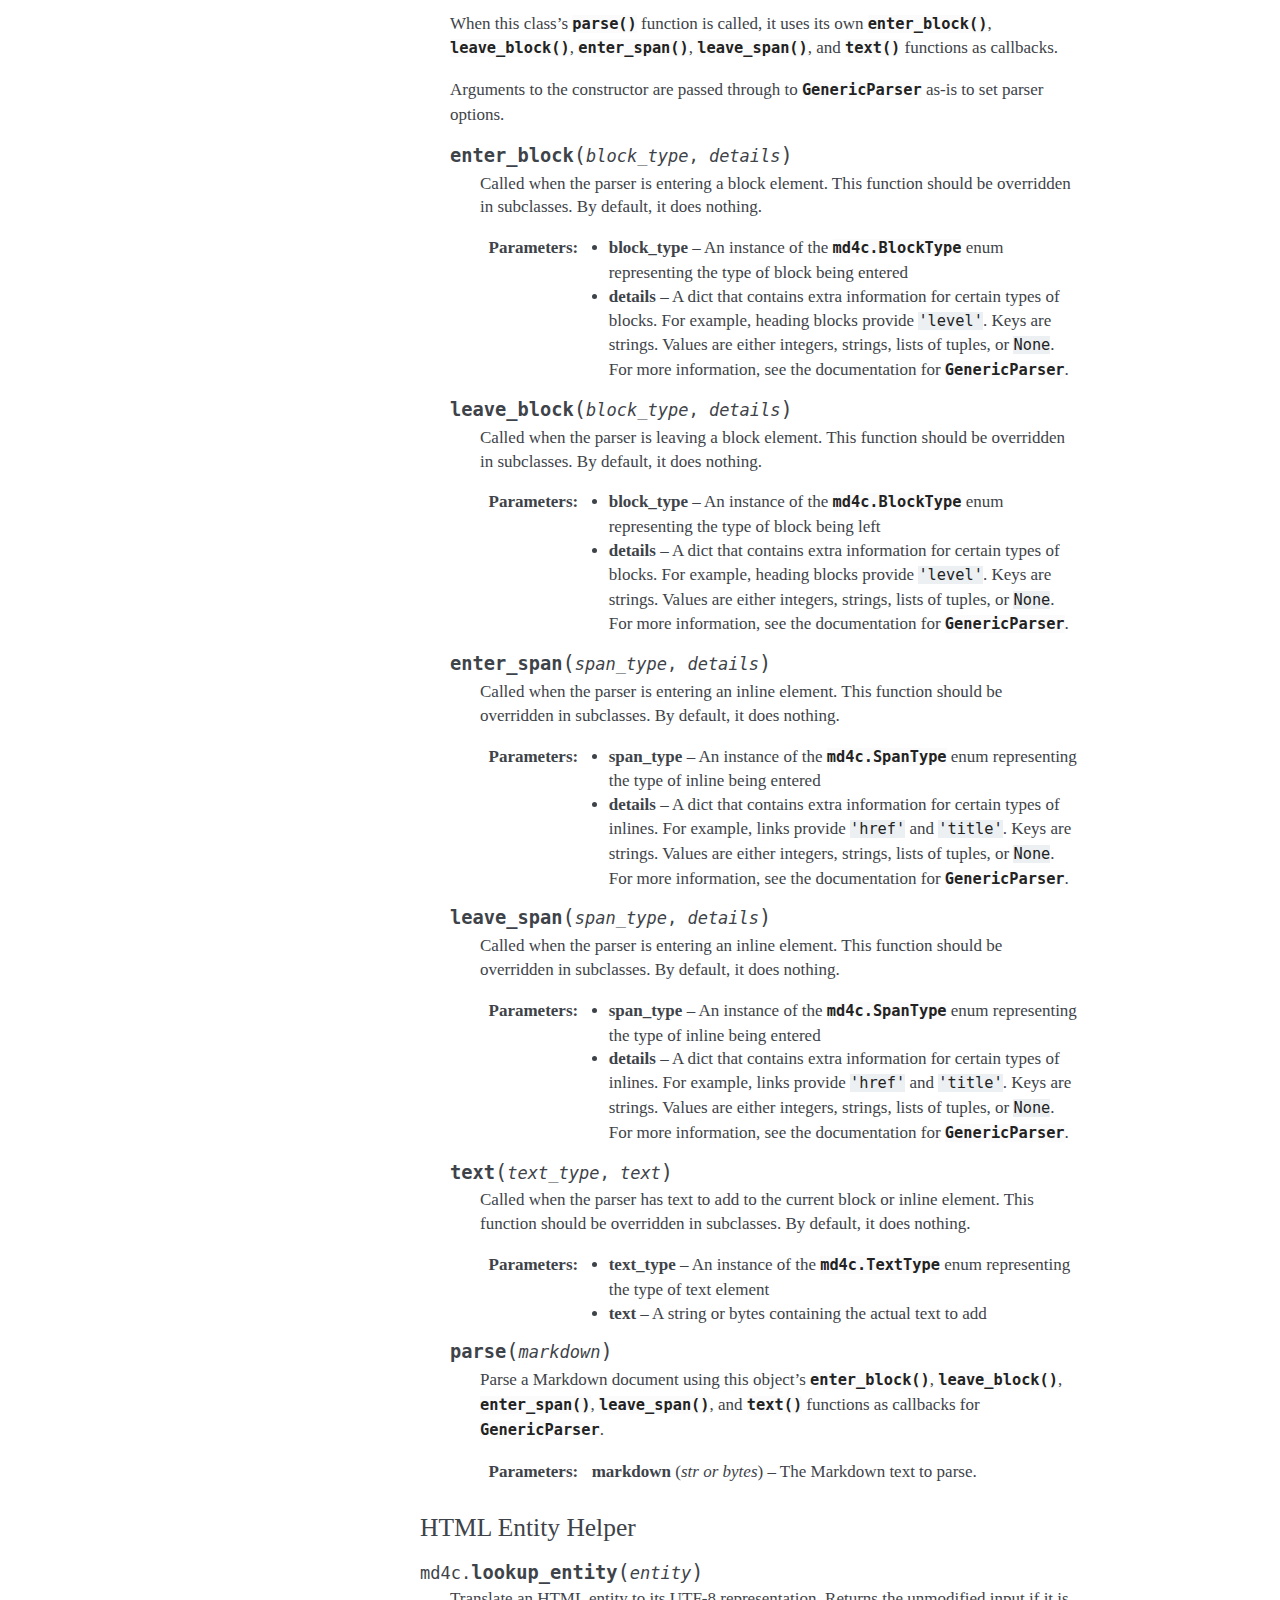
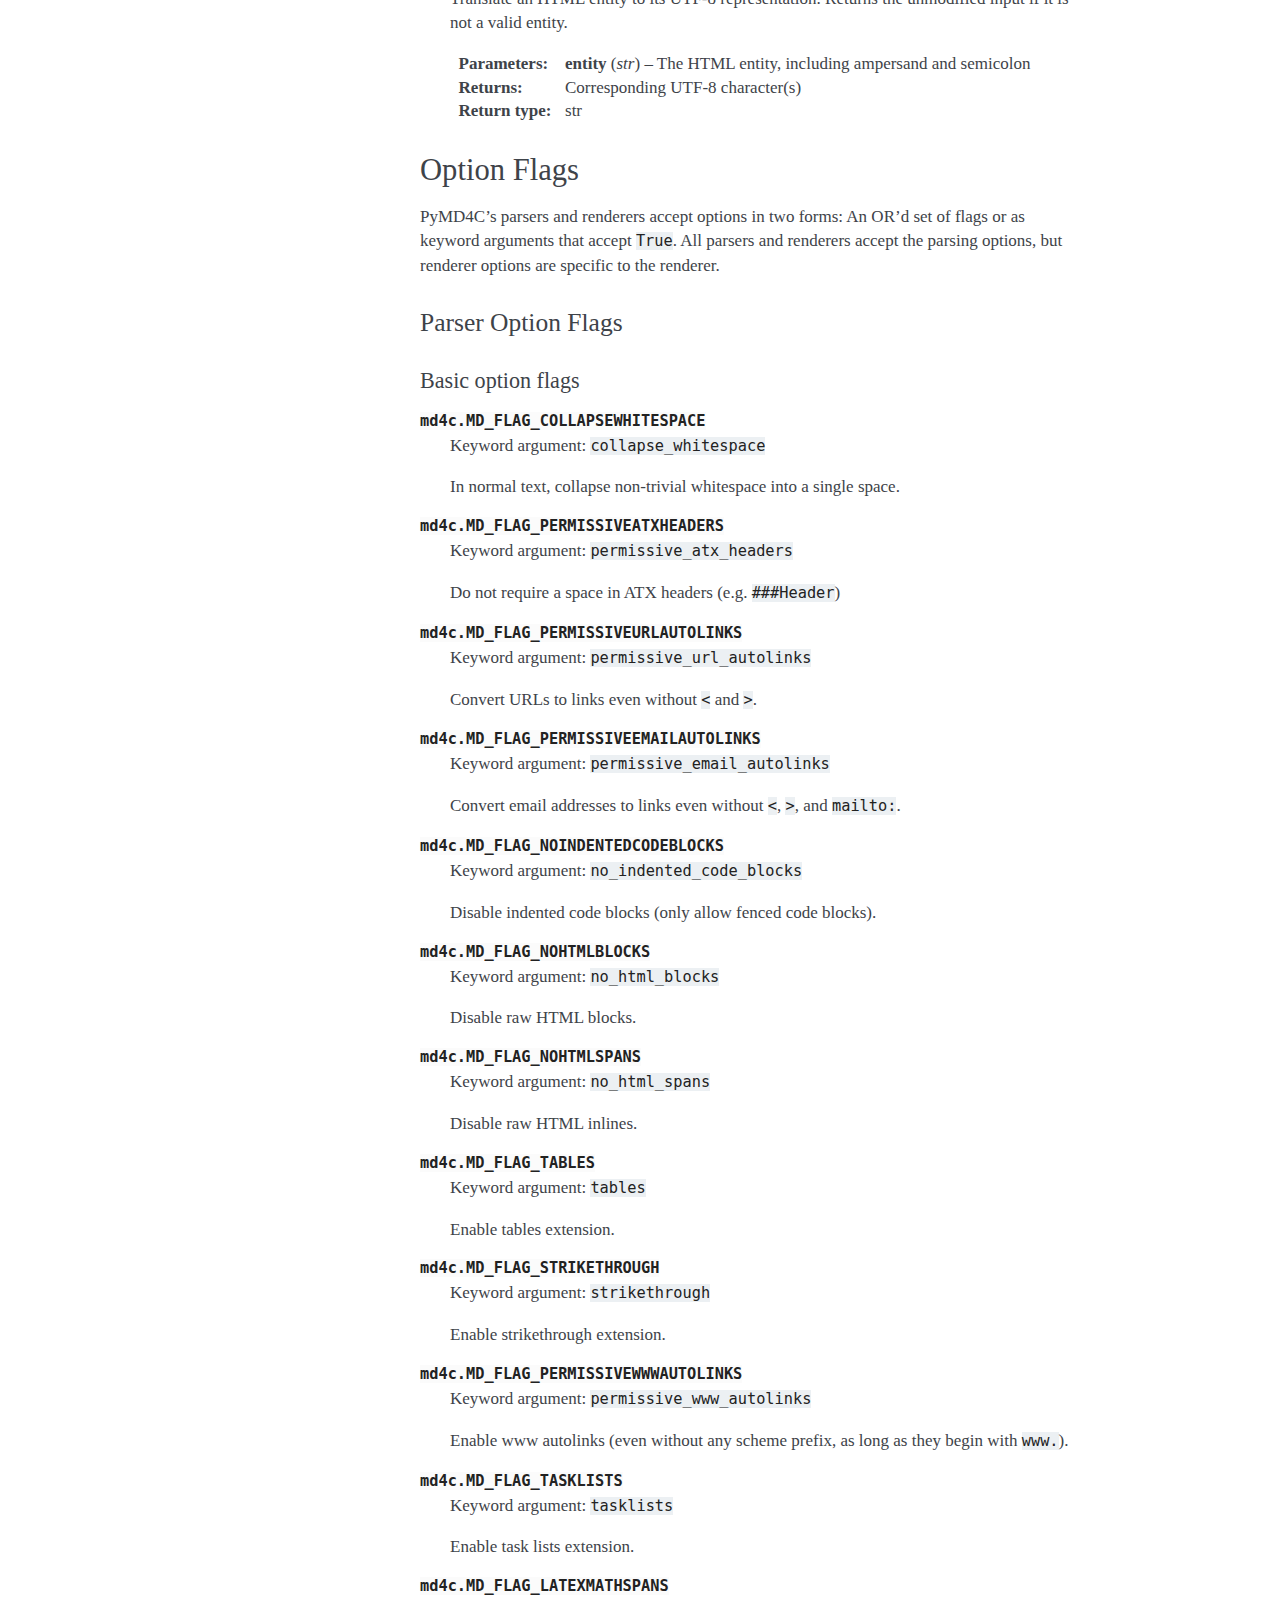
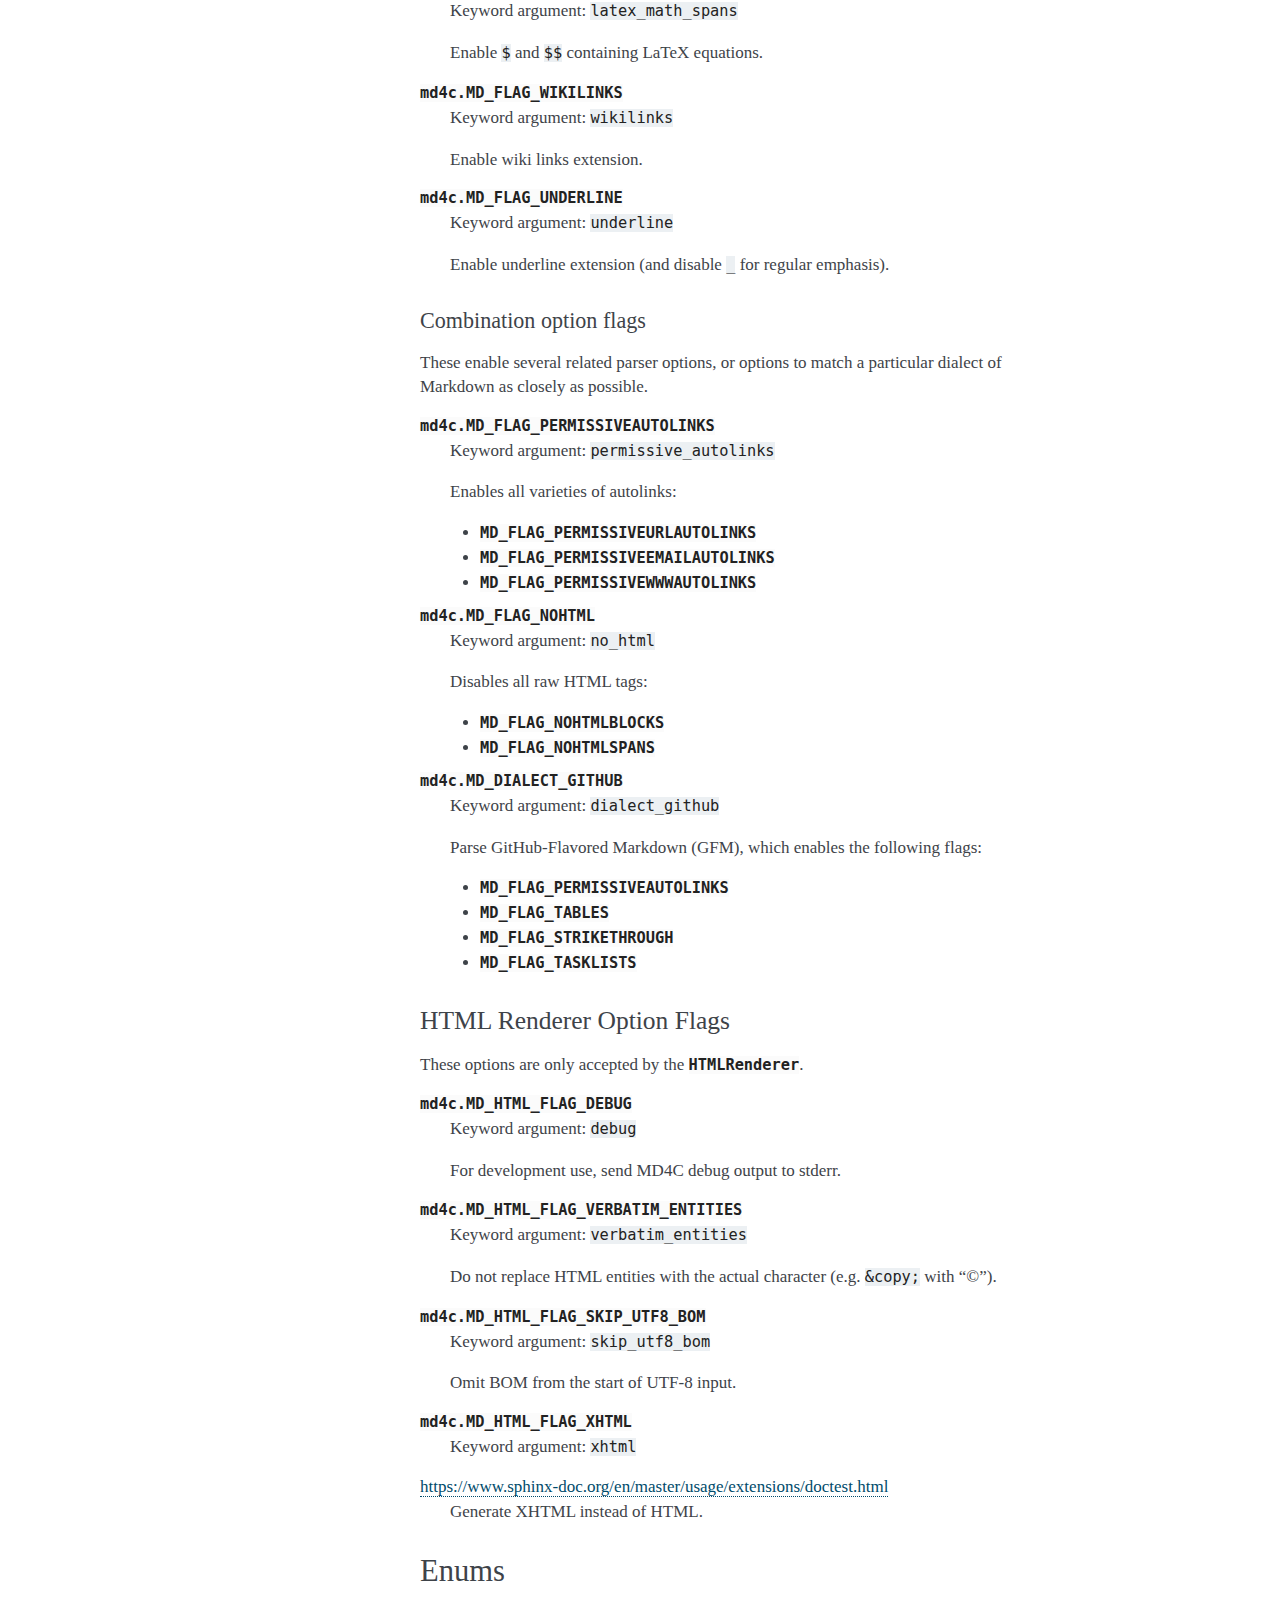
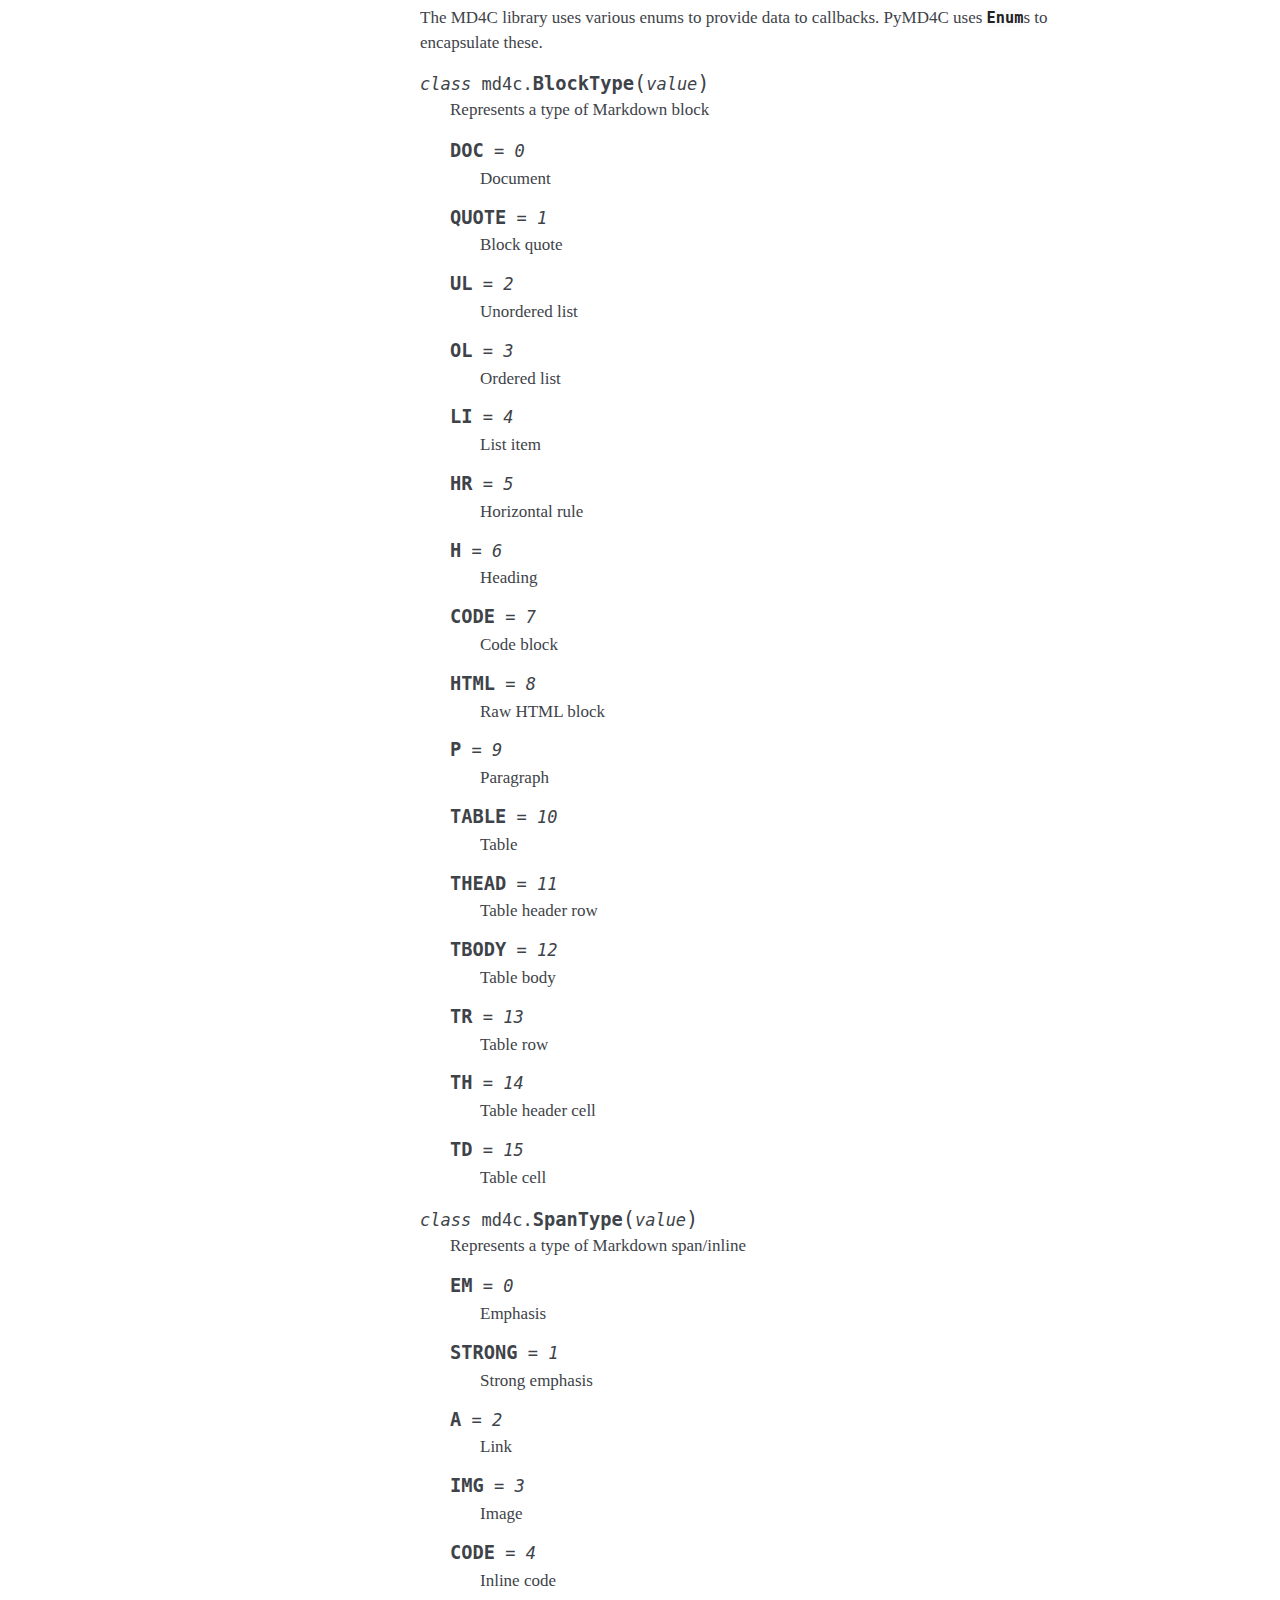
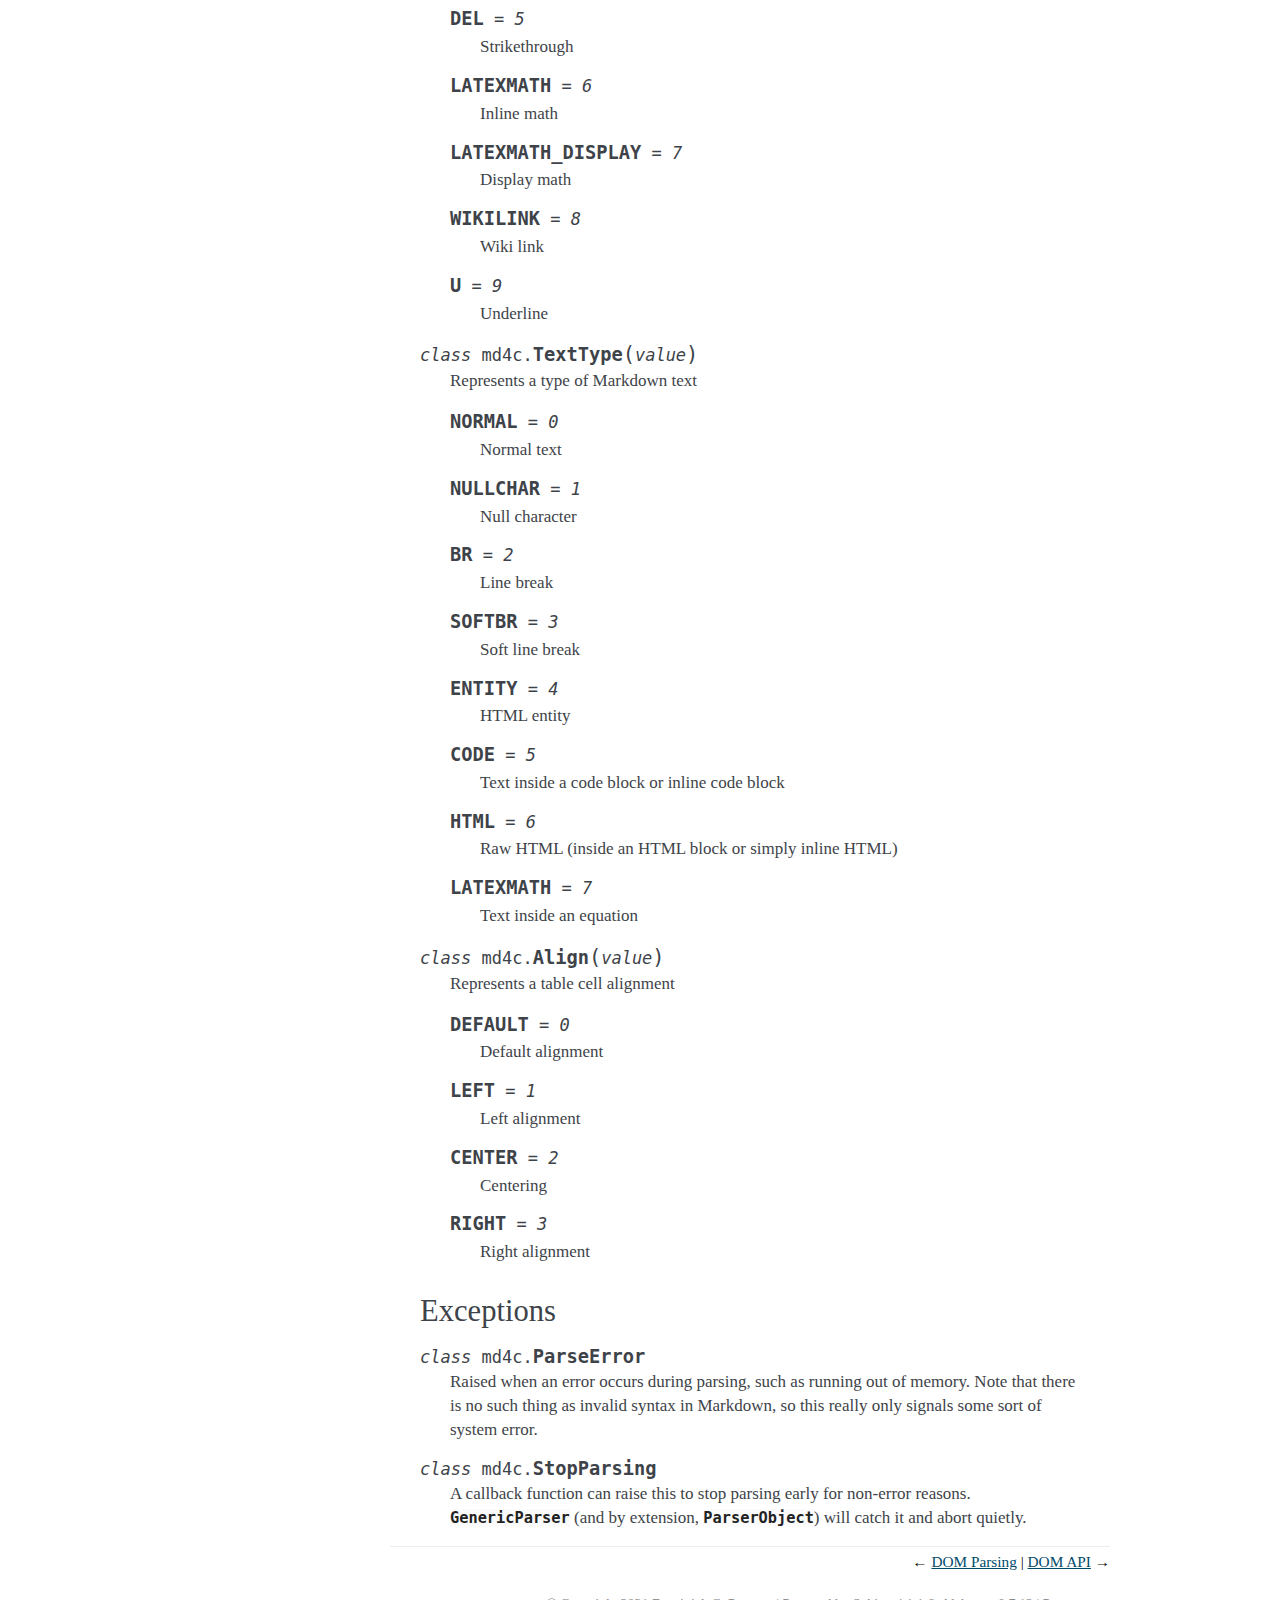
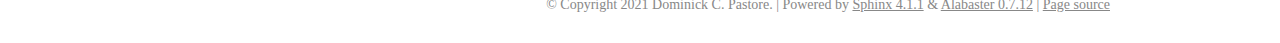
==== commit 9a20657f: "deploy: 7fac37348b1e2520532c83bcb84b9cfecbcdff0c" ====
--- a/api.html
+++ b/api.html
@@ -74,7 +74,7 @@
   <h3 id="searchlabel">Quick search</h3>
     <div class="searchformwrapper">
     <form class="search" action="search.html" method="get">
-      <input type="text" name="q" aria-labelledby="searchlabel" />
+      <input type="text" name="q" aria-labelledby="searchlabel" autocomplete="off" autocorrect="off" autocapitalize="off" spellcheck="false"/>
       <input type="submit" value="Go" />
     </form>
     </div>
@@ -127,7 +127,7 @@
 <dd class="field-even"><p>The generated HTML</p>
 </dd>
 <dt class="field-odd">Return type</dt>
-<dd class="field-odd"><p>str</p>
+<dd class="field-odd"><p>str or bytes</p>
 </dd>
 <dt class="field-even">Raises</dt>
 <dd class="field-even"><p><a class="reference internal" href="#md4c.ParseError" title="md4c.ParseError"><strong>ParseError</strong></a> – if there is a runtime error while parsing</p>
@@ -151,7 +151,7 @@
 <dt class="sig sig-object py" id="md4c.GenericParser.parse">
 <span class="sig-name descname"><span class="pre">parse</span></span><span class="sig-paren">(</span><em class="sig-param"><span class="n"><span class="pre">markdown</span></span></em>, <em class="sig-param"><span class="n"><span class="pre">enter_block_callback</span></span></em>, <em class="sig-param"><span class="n"><span class="pre">leave_block_callback</span></span></em>, <em class="sig-param"><span class="n"><span class="pre">enter_span_callback</span></span></em>, <em class="sig-param"><span class="n"><span class="pre">leave_span_callback</span></span></em>, <em class="sig-param"><span class="n"><span class="pre">text_callback</span></span></em><span class="sig-paren">)</span><a class="headerlink" href="#md4c.GenericParser.parse" title="Permalink to this definition">¶</a></dt>
 <dd><p>Parse a Markdown document using the provided callbacks for output</p>
-<p>Callbacks must all accept two parameters. The first describes the type of block, inline, or text. The second is a dict with details about the block or inline or a string containing the text itself. See <a class="reference internal" href="pure_parsing.html#callbacks"><span class="std std-ref">Callbacks</span></a> for more information.</p>
+<p>Callbacks must all accept two parameters. The first describes the type of block, inline, or text. The second is a dict with details about the block or inline or a string/bytes containing the text itself. See <a class="reference internal" href="pure_parsing.html#callbacks"><span class="std std-ref">Callbacks</span></a> for more information.</p>
 <p>If a callback raises <a class="reference internal" href="#md4c.StopParsing" title="md4c.StopParsing"><code class="xref py py-class docutils literal notranslate"><span class="pre">StopParsing</span></code></a>, parsing will abort with no error. Any other exception will abort parsing and propagate back to the caller of this method.</p>
 <dl class="field-list simple">
 <dt class="field-odd">Parameters</dt>
@@ -279,7 +279,7 @@
 <dd class="field-odd"><ul class="simple">
 <li><p><strong>text_type</strong> – An instance of the <a class="reference internal" href="#md4c.TextType" title="md4c.TextType"><code class="xref py py-class docutils literal notranslate"><span class="pre">md4c.TextType</span></code></a> enum
 representing the type of text element</p></li>
-<li><p><strong>text</strong> – A string containing the actual text to add</p></li>
+<li><p><strong>text</strong> – A string or bytes containing the actual text to add</p></li>
 </ul>
 </dd>
 </dl>
@@ -293,7 +293,7 @@
 <a class="reference internal" href="#md4c.ParserObject.text" title="md4c.ParserObject.text"><code class="xref py py-func docutils literal notranslate"><span class="pre">text()</span></code></a> functions as callbacks for <a class="reference internal" href="#md4c.GenericParser" title="md4c.GenericParser"><code class="xref py py-class docutils literal notranslate"><span class="pre">GenericParser</span></code></a>.</p>
 <dl class="field-list simple">
 <dt class="field-odd">Parameters</dt>
-<dd class="field-odd"><p><strong>markdown</strong> (<em>str</em><em> or </em><em>bytes</em>) – The Markdown text to parse</p>
+<dd class="field-odd"><p><strong>markdown</strong> (<em>str</em><em> or </em><em>bytes</em>) – The Markdown text to parse.</p>
 </dd>
 </dl>
 </dd></dl>
@@ -729,7 +729,7 @@
       &copy; Copyright 2021 Dominick C. Pastore.
       
       |
-      Powered by <a href="http://sphinx-doc.org/">Sphinx 4.0.2</a>
+      Powered by <a href="http://sphinx-doc.org/">Sphinx 4.1.1</a>
       &amp; <a href="https://github.com/bitprophet/alabaster">Alabaster 0.7.12</a>
       
       |
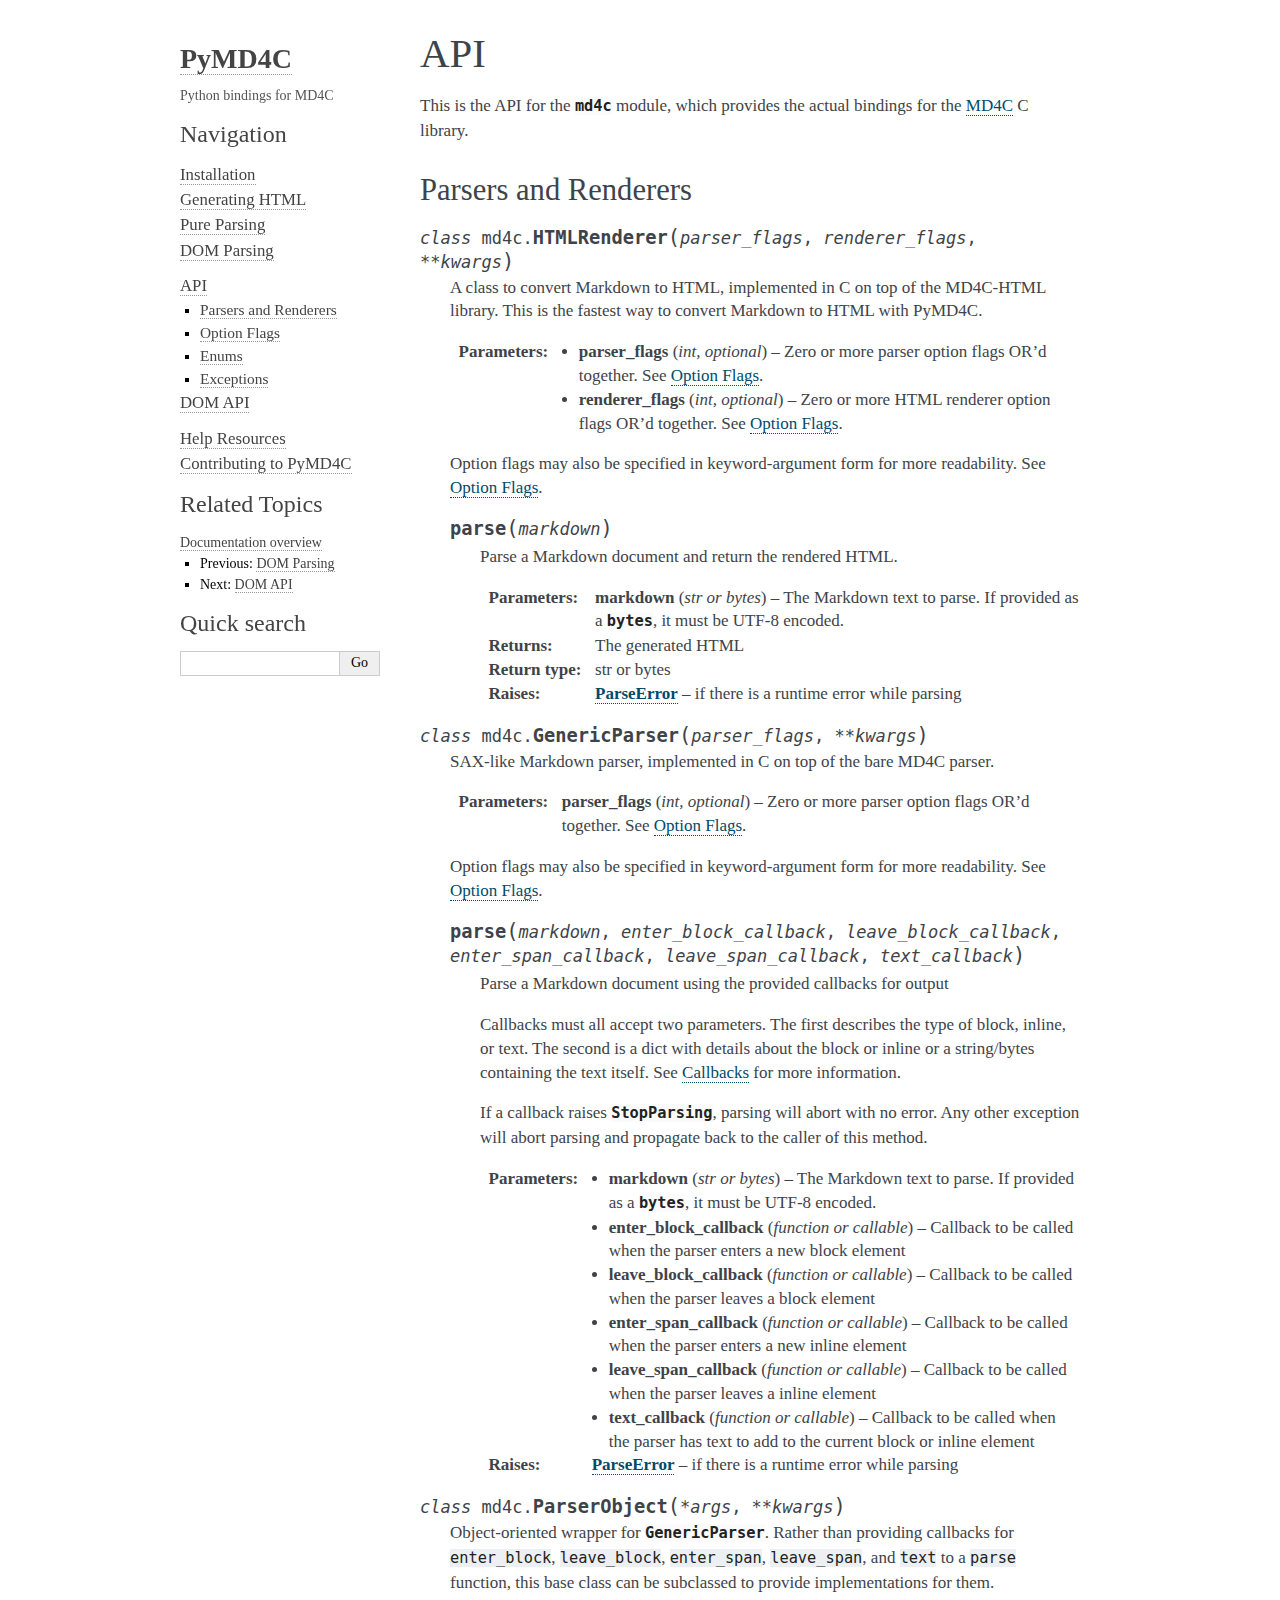
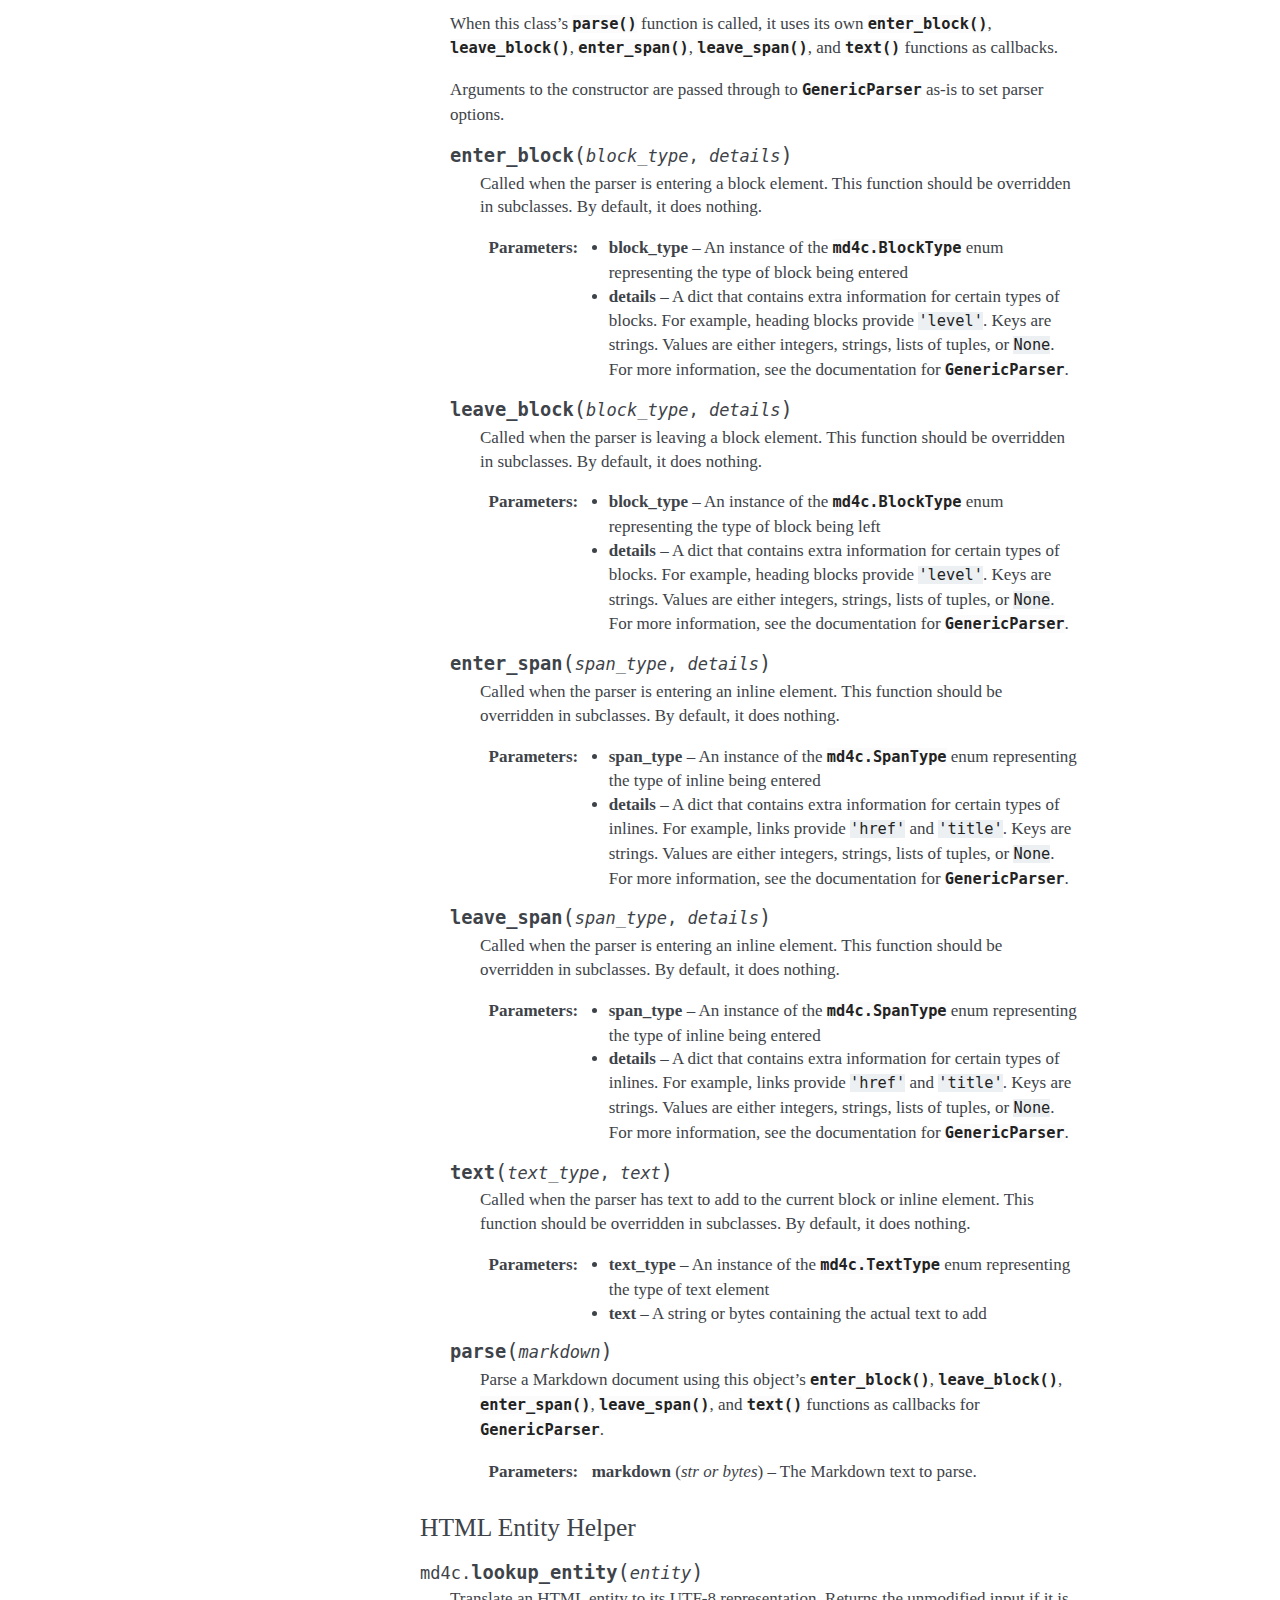
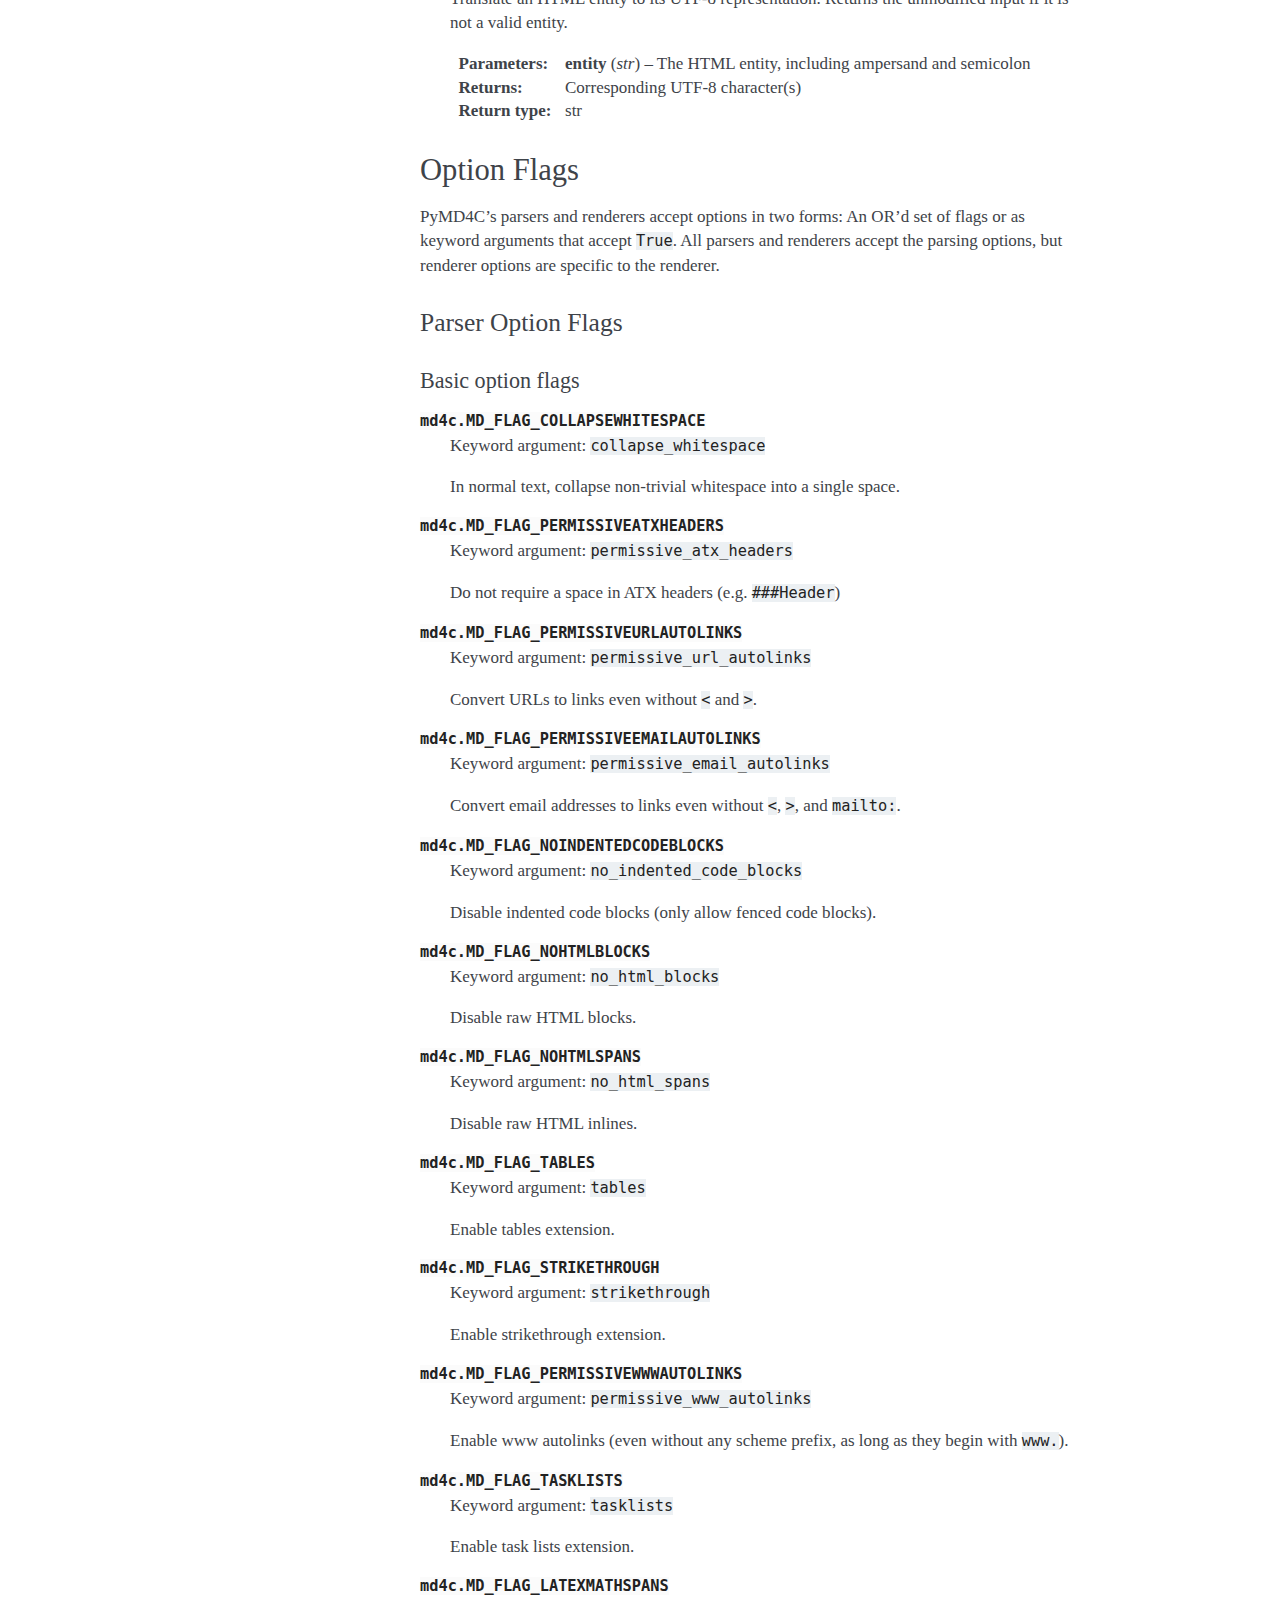
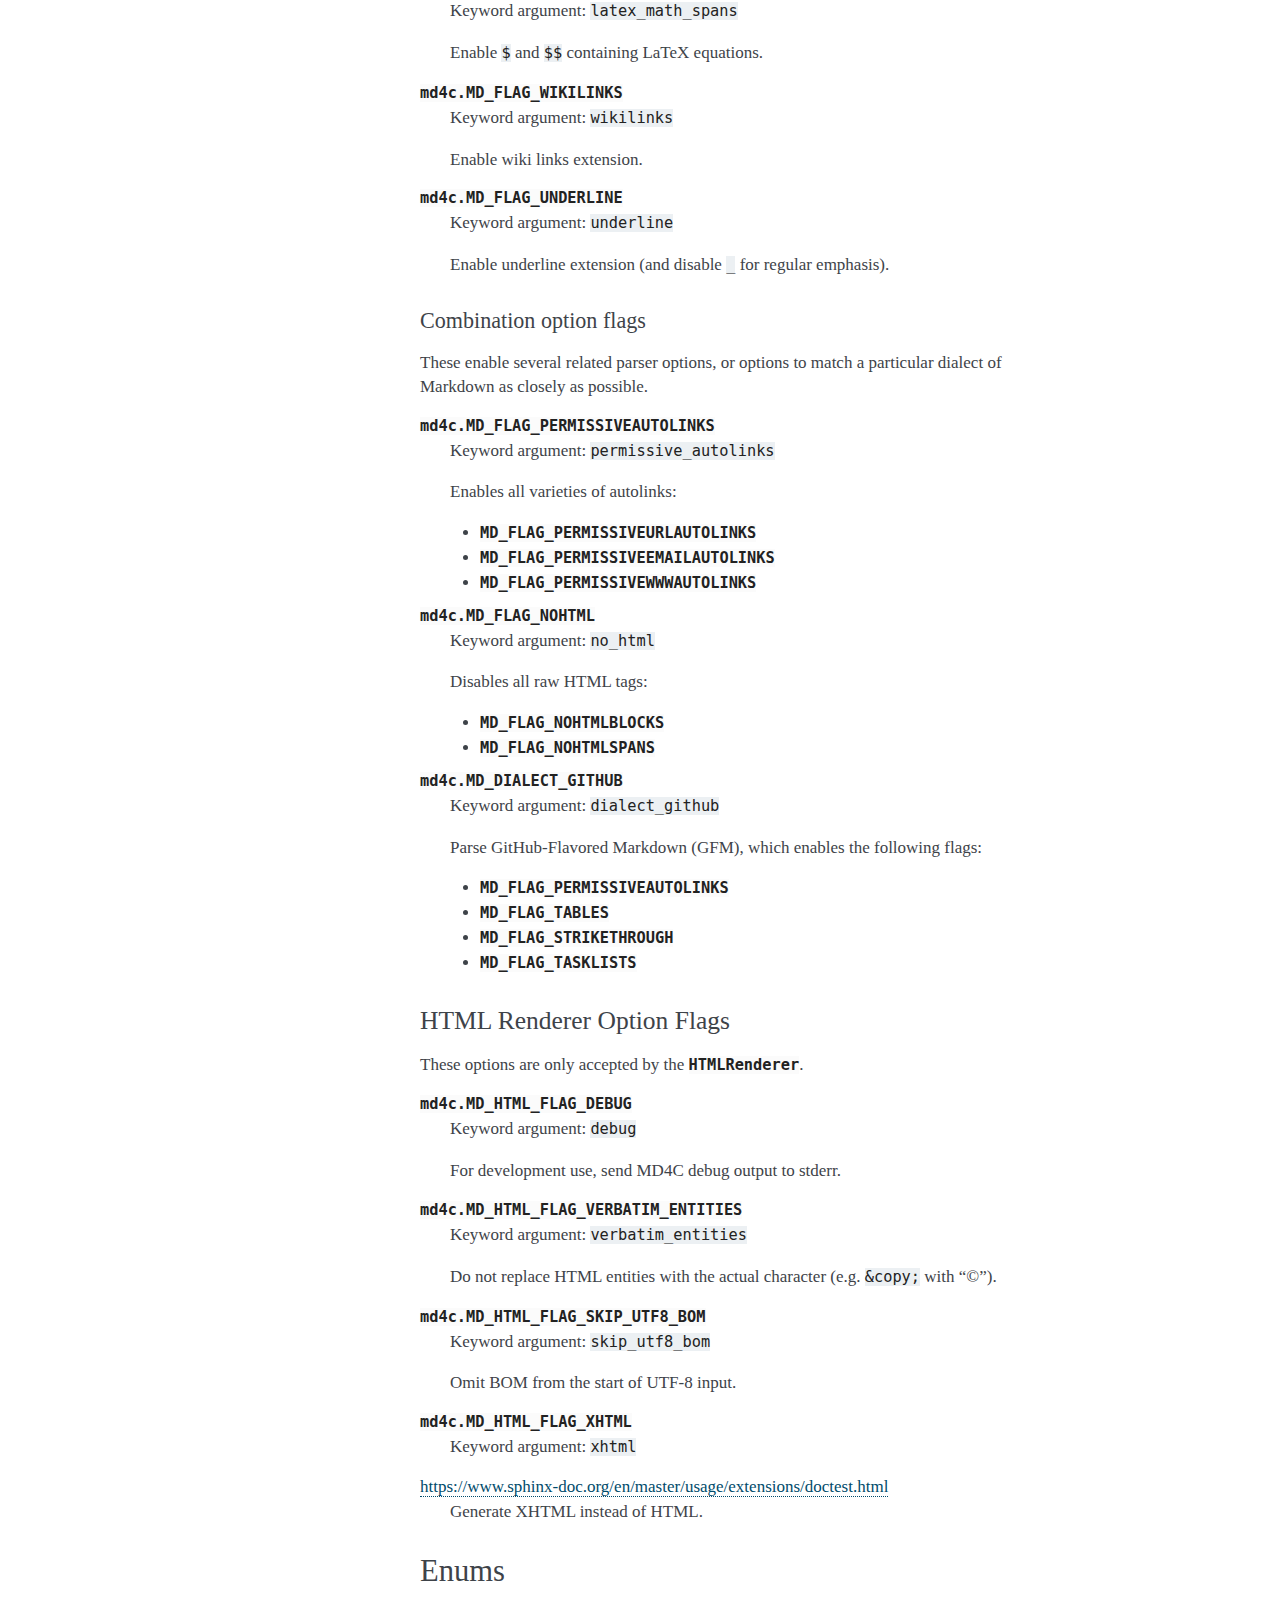
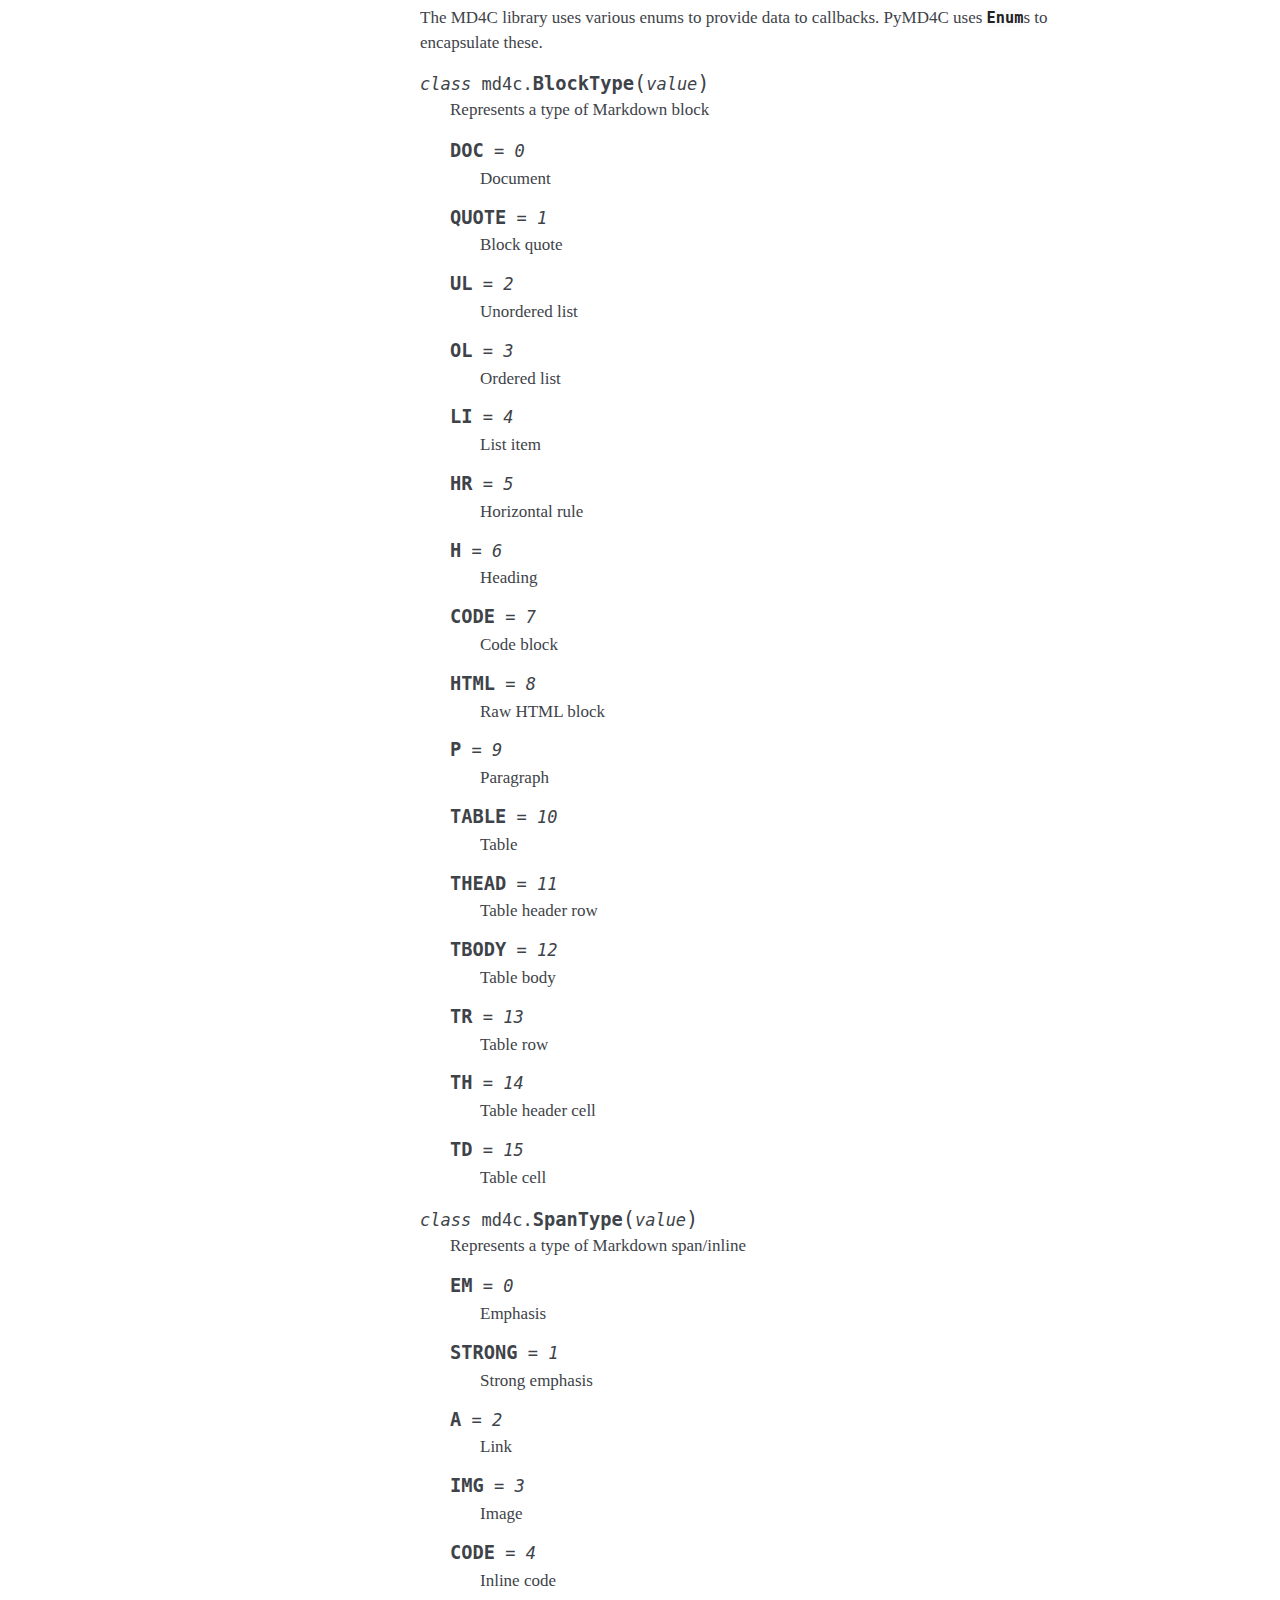
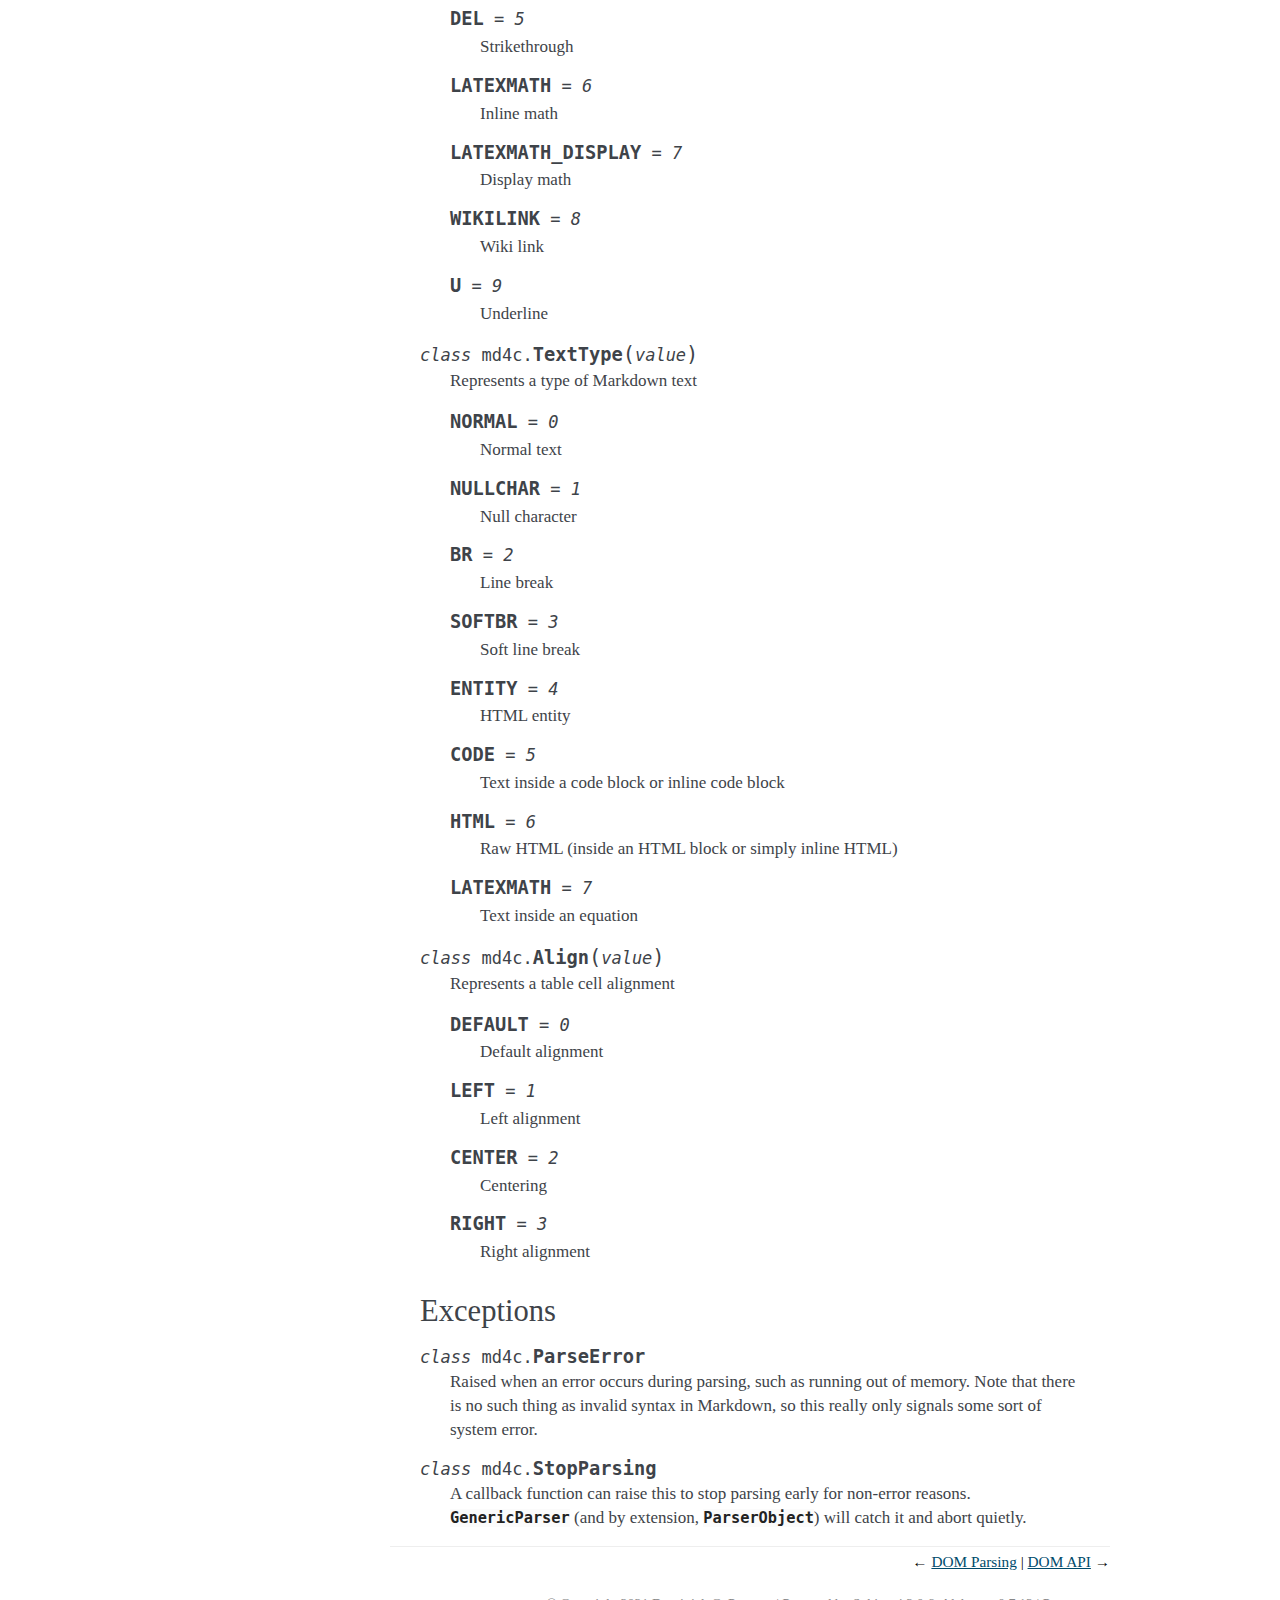
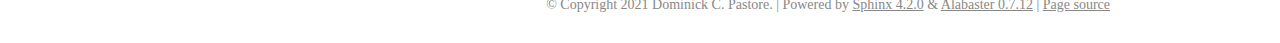
==== commit 68d909ab: "deploy: d267e3e76fe223a732c2cee03c4201d55153087f" ====
--- a/api.html
+++ b/api.html
@@ -729,7 +729,7 @@
       &copy; Copyright 2021 Dominick C. Pastore.
       
       |
-      Powered by <a href="http://sphinx-doc.org/">Sphinx 4.1.1</a>
+      Powered by <a href="http://sphinx-doc.org/">Sphinx 4.2.0</a>
       &amp; <a href="https://github.com/bitprophet/alabaster">Alabaster 0.7.12</a>
       
       |
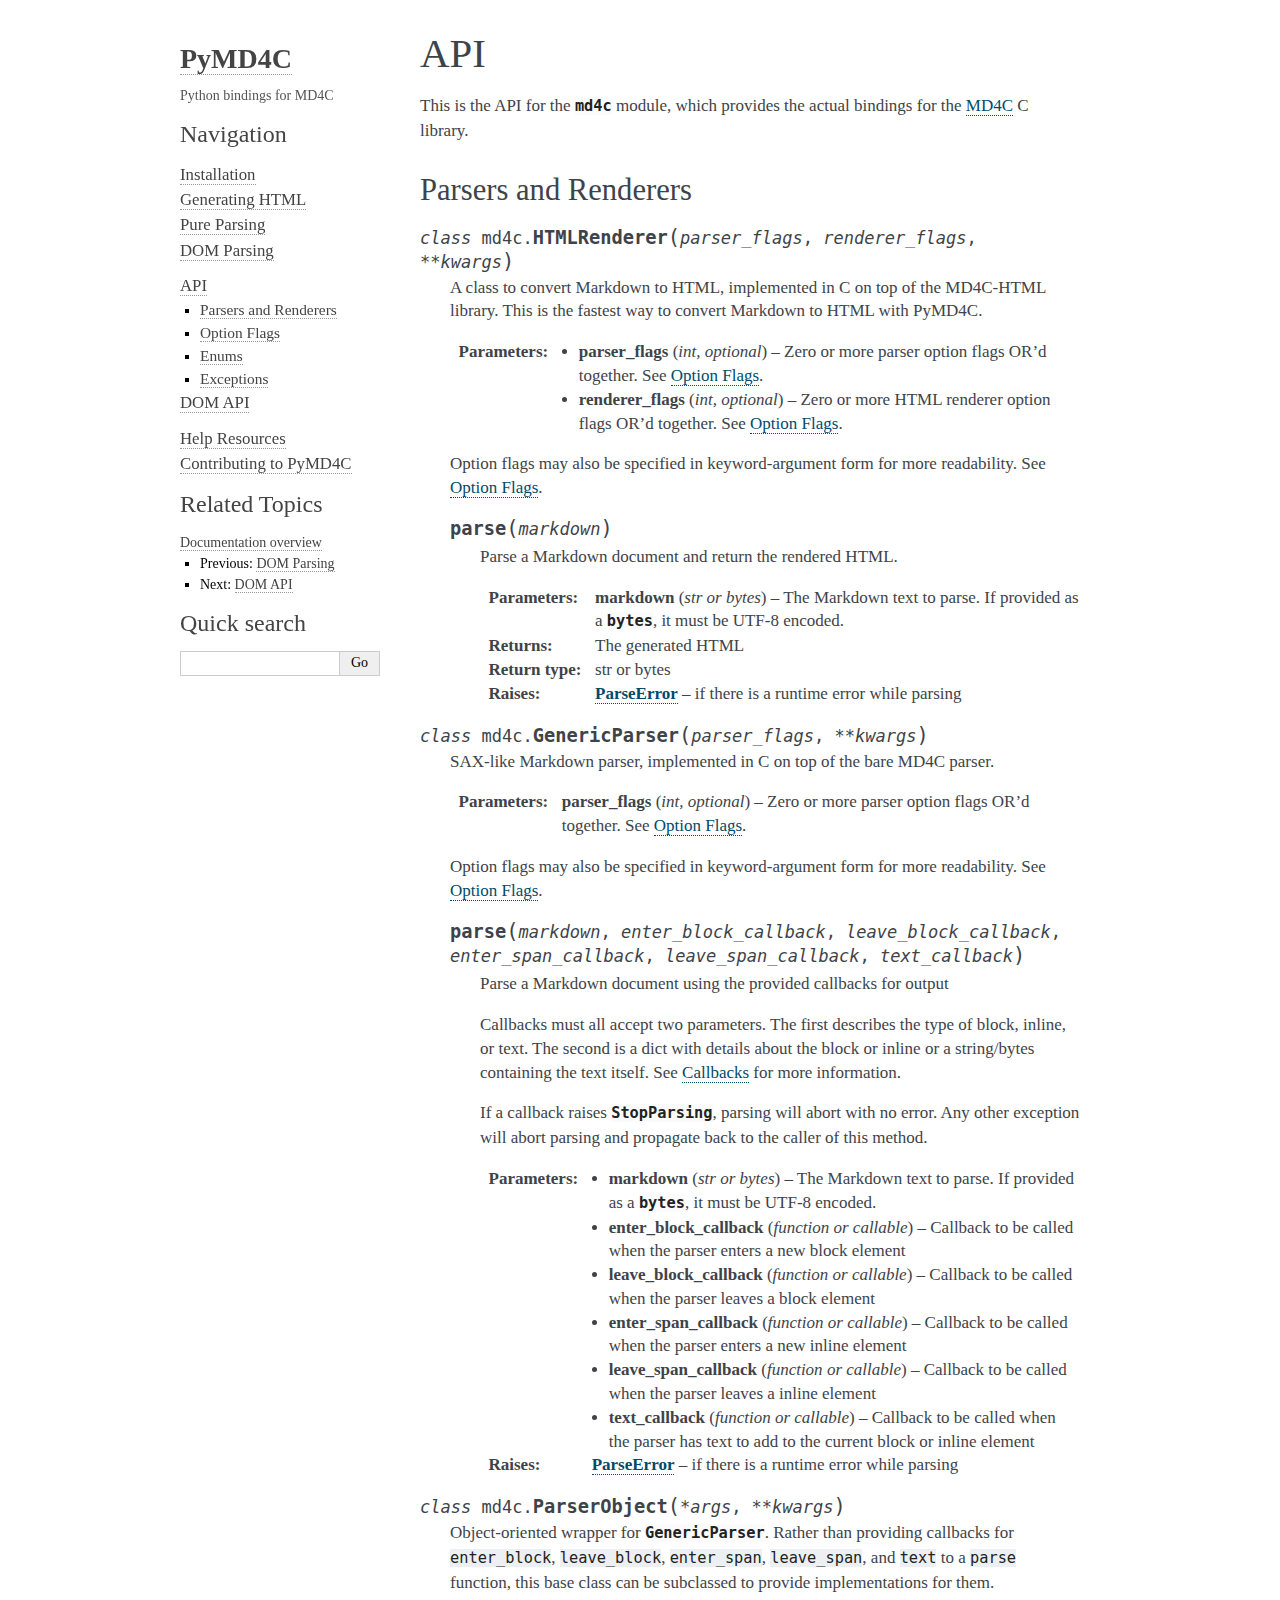
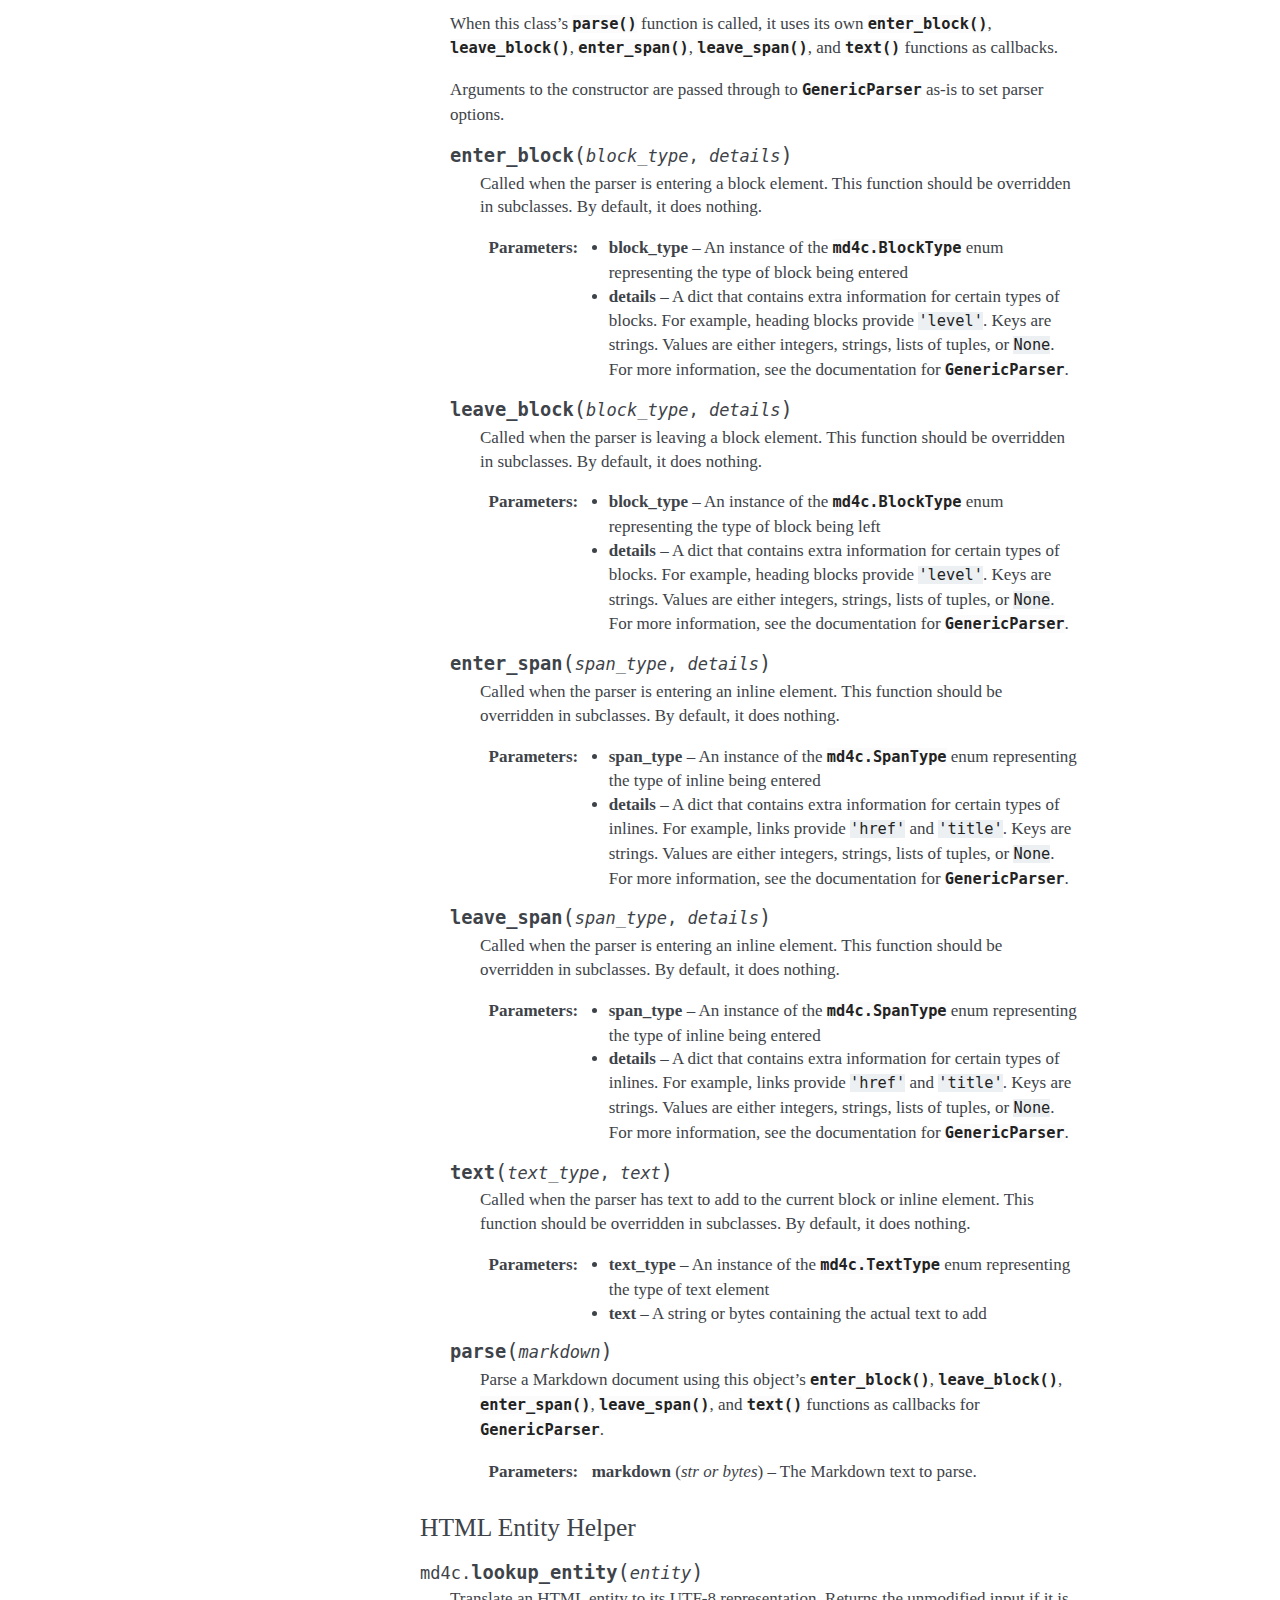
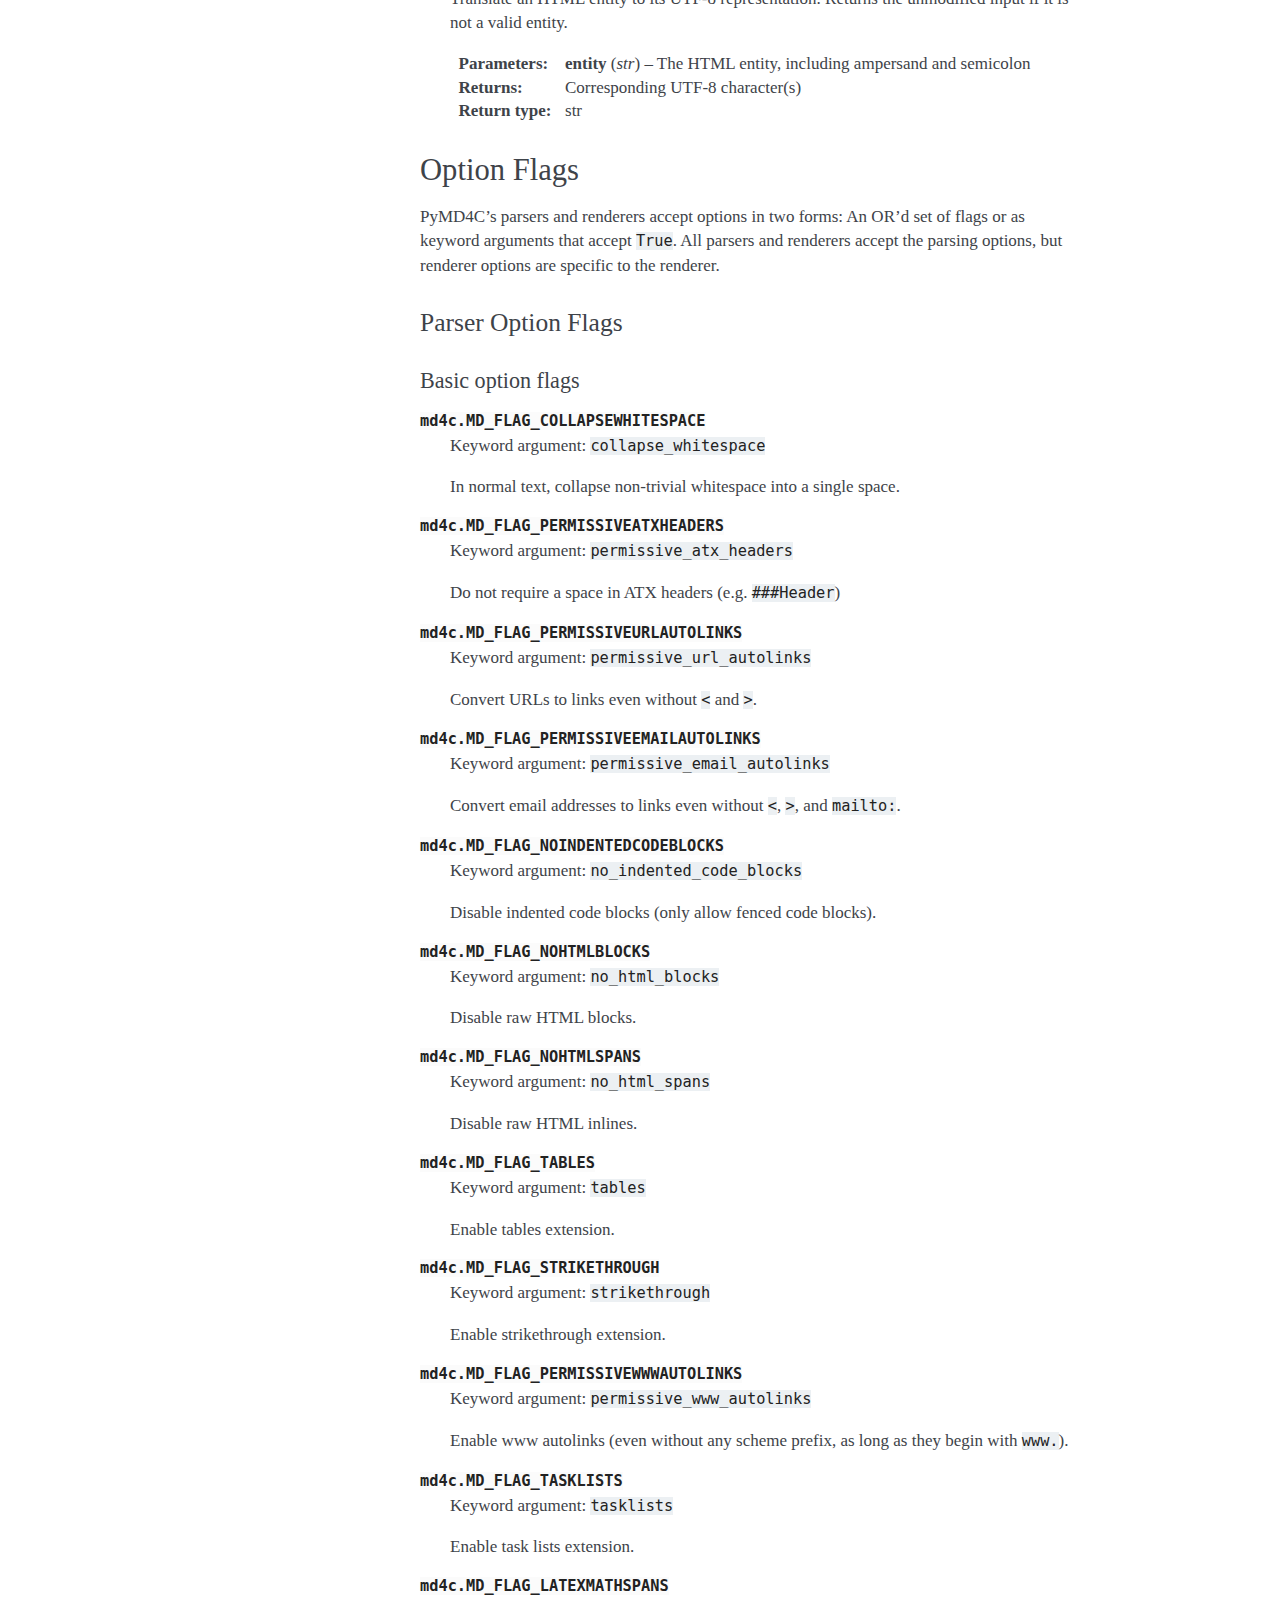
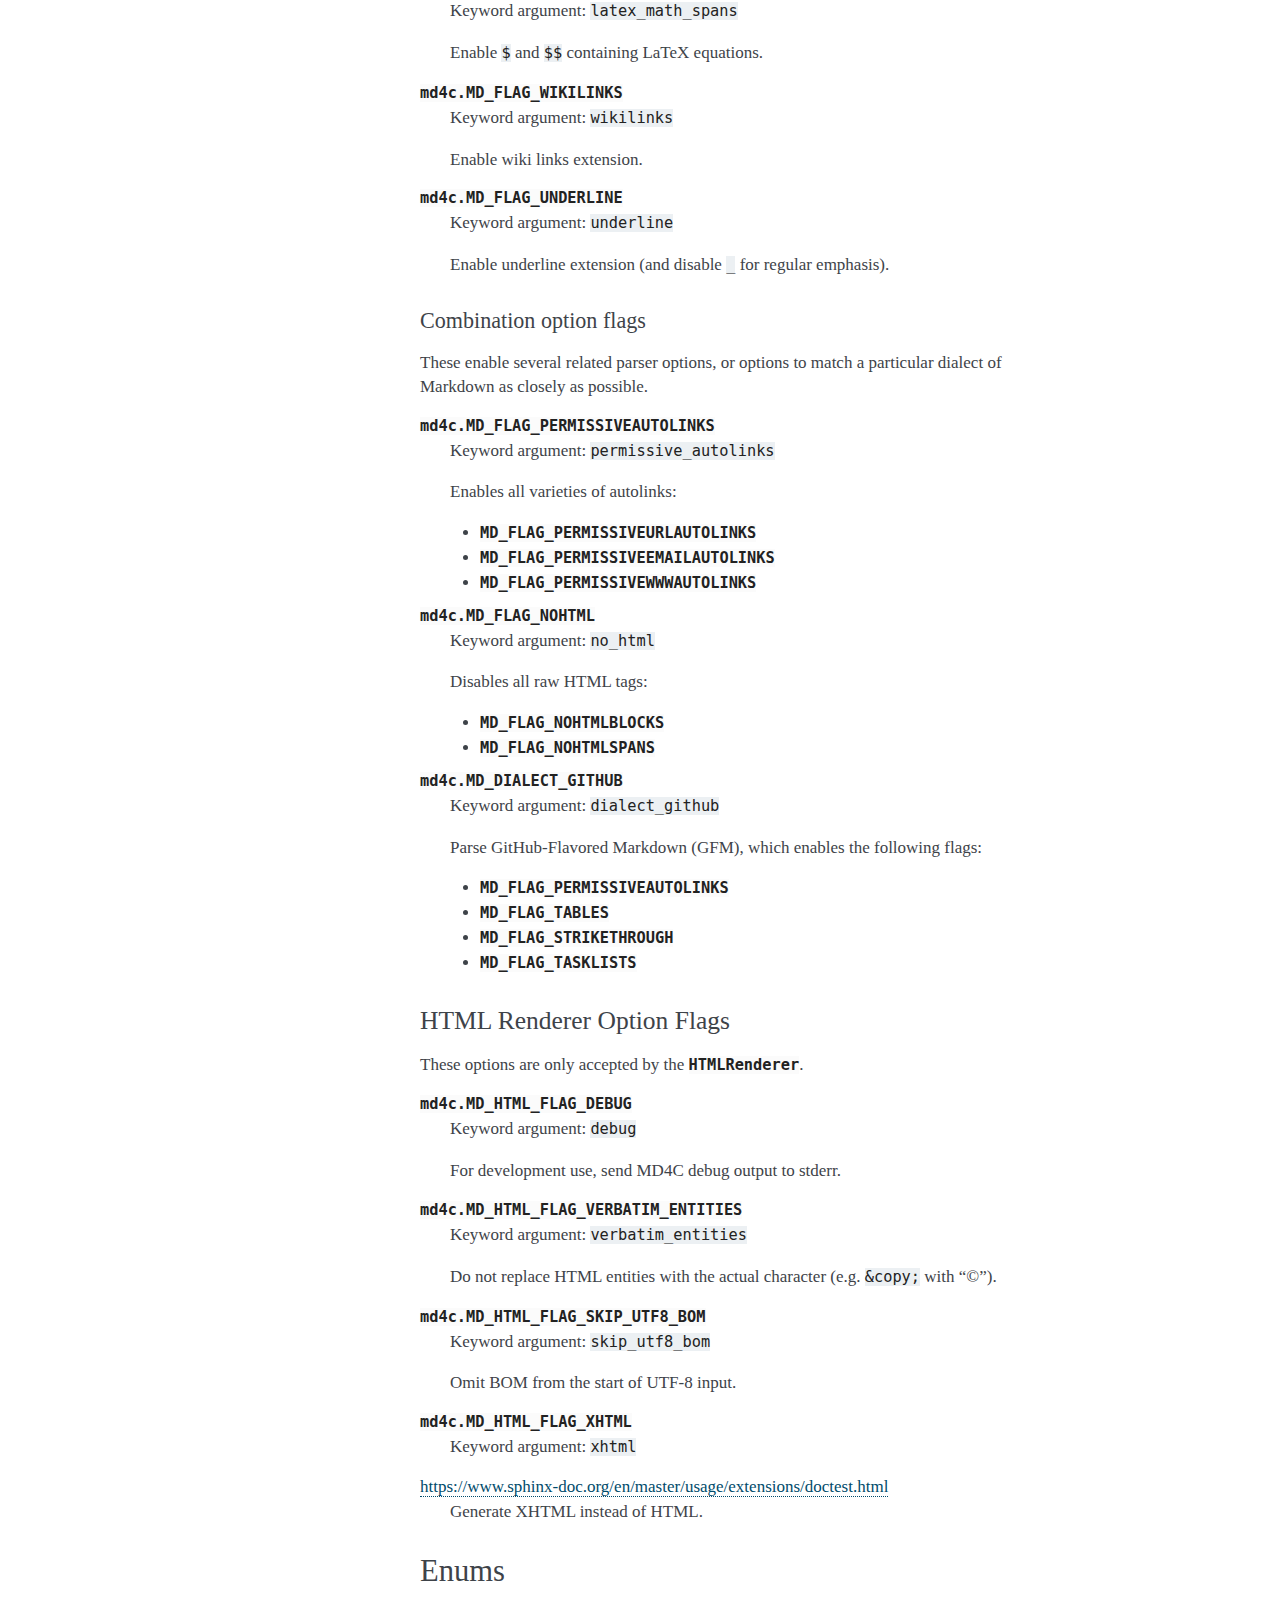
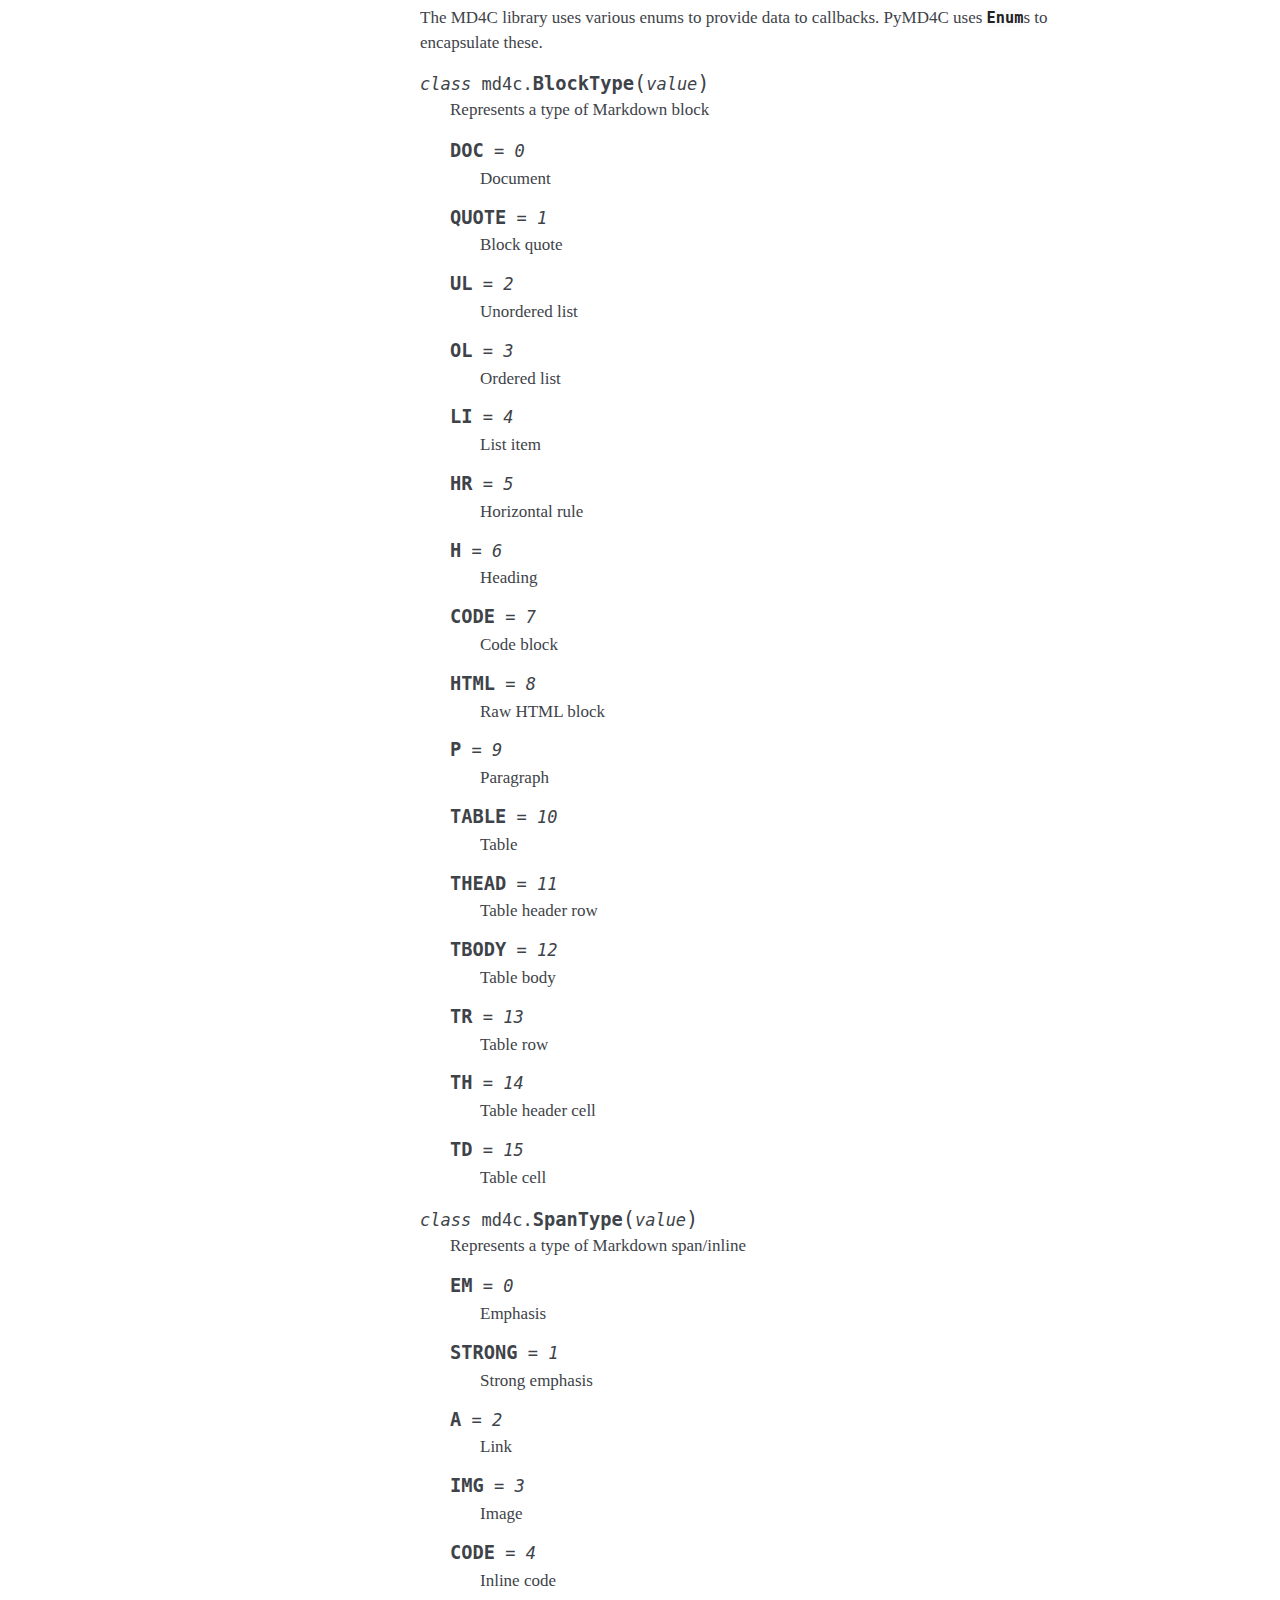
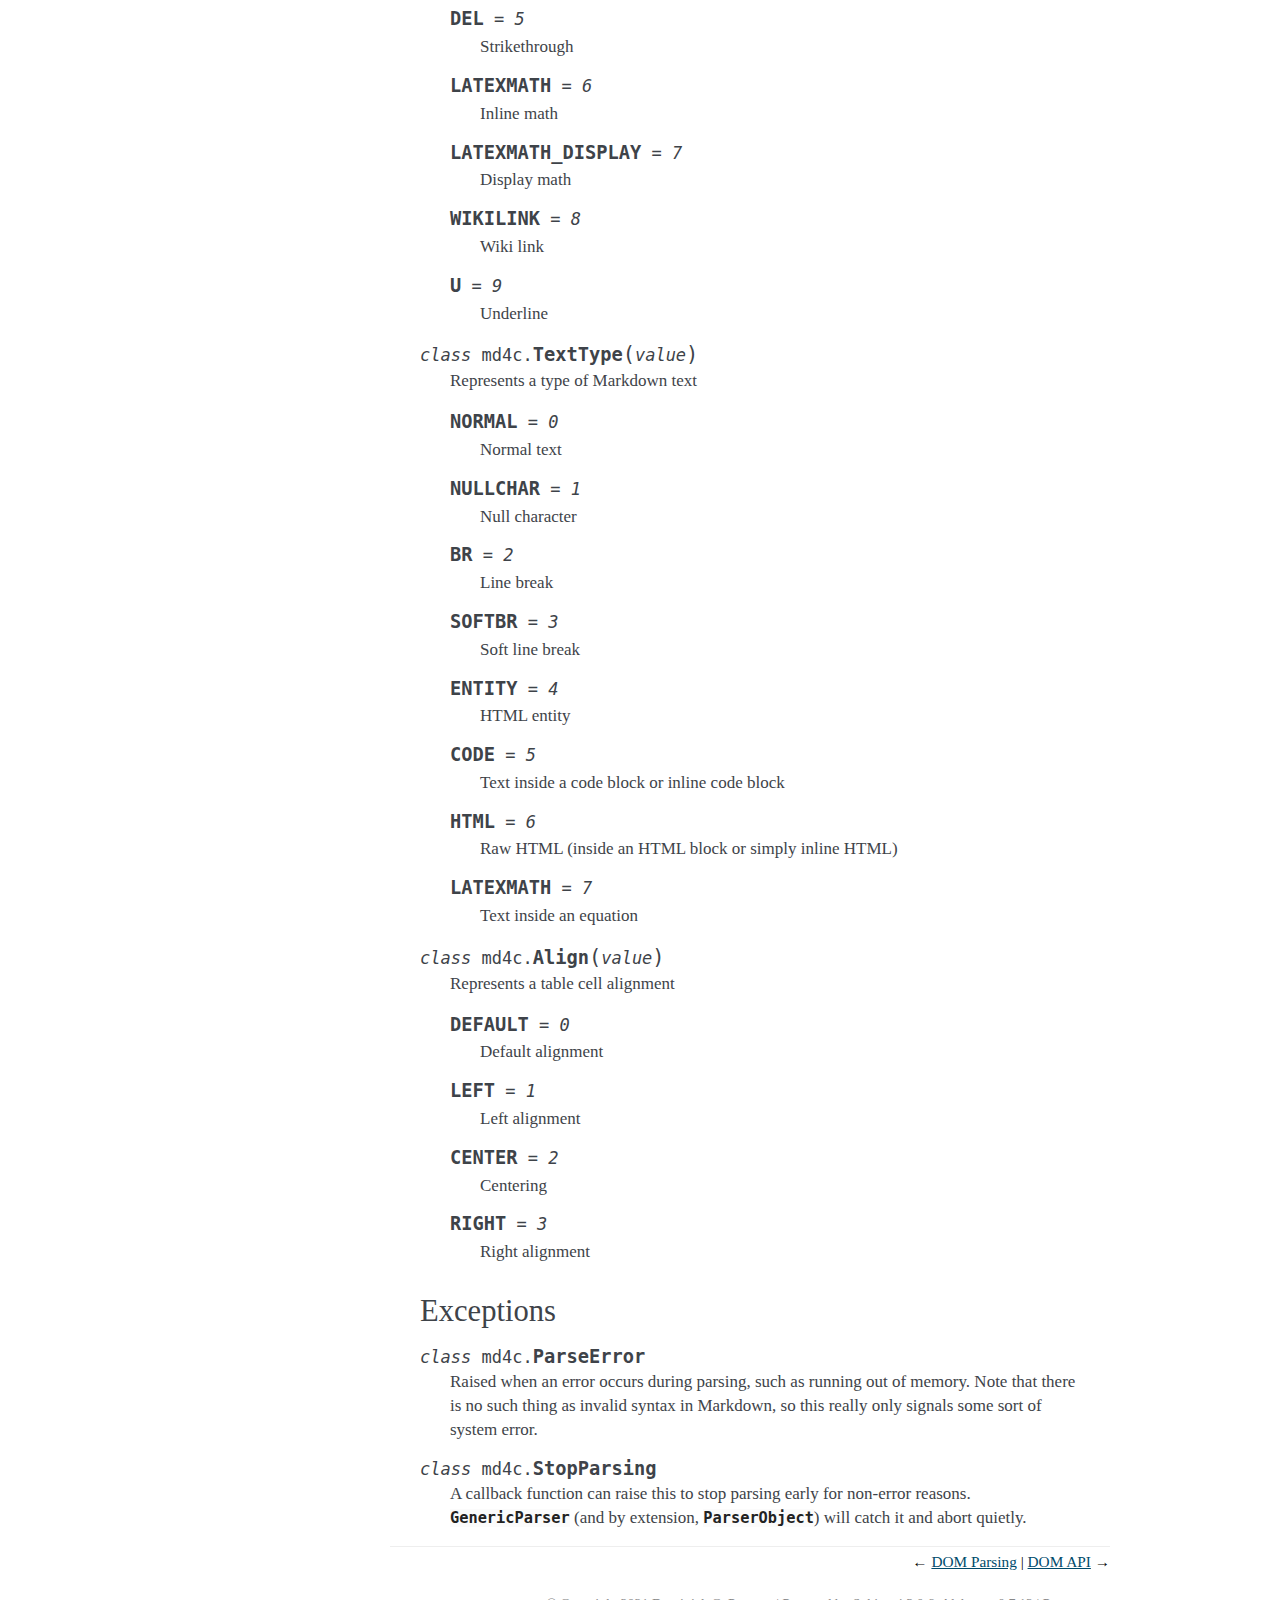
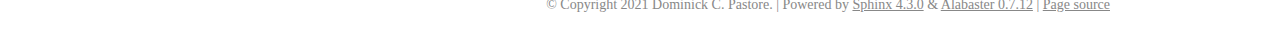
==== commit c4831705: "deploy: bf5d990776b572a107b4de25bed52a6101eaab6c" ====
--- a/api.html
+++ b/api.html
@@ -104,7 +104,7 @@
 <h2>Parsers and Renderers<a class="headerlink" href="#parsers-and-renderers" title="Permalink to this headline">¶</a></h2>
 <dl class="py class">
 <dt class="sig sig-object py" id="md4c.HTMLRenderer">
-<em class="property"><span class="pre">class</span> </em><span class="sig-prename descclassname"><span class="pre">md4c.</span></span><span class="sig-name descname"><span class="pre">HTMLRenderer</span></span><span class="sig-paren">(</span><em class="sig-param"><span class="n"><span class="pre">parser_flags</span></span></em>, <em class="sig-param"><span class="n"><span class="pre">renderer_flags</span></span></em>, <em class="sig-param"><span class="o"><span class="pre">**</span></span><span class="n"><span class="pre">kwargs</span></span></em><span class="sig-paren">)</span><a class="headerlink" href="#md4c.HTMLRenderer" title="Permalink to this definition">¶</a></dt>
+<em class="property"><span class="pre">class</span><span class="w"> </span></em><span class="sig-prename descclassname"><span class="pre">md4c.</span></span><span class="sig-name descname"><span class="pre">HTMLRenderer</span></span><span class="sig-paren">(</span><em class="sig-param"><span class="n"><span class="pre">parser_flags</span></span></em>, <em class="sig-param"><span class="n"><span class="pre">renderer_flags</span></span></em>, <em class="sig-param"><span class="o"><span class="pre">**</span></span><span class="n"><span class="pre">kwargs</span></span></em><span class="sig-paren">)</span><a class="headerlink" href="#md4c.HTMLRenderer" title="Permalink to this definition">¶</a></dt>
 <dd><p>A class to convert Markdown to HTML, implemented in C on top of the MD4C-HTML library. This is the fastest way to convert Markdown to HTML with PyMD4C.</p>
 <dl class="field-list simple">
 <dt class="field-odd">Parameters</dt>
@@ -139,7 +139,7 @@
 
 <dl class="py class">
 <dt class="sig sig-object py" id="md4c.GenericParser">
-<em class="property"><span class="pre">class</span> </em><span class="sig-prename descclassname"><span class="pre">md4c.</span></span><span class="sig-name descname"><span class="pre">GenericParser</span></span><span class="sig-paren">(</span><em class="sig-param"><span class="n"><span class="pre">parser_flags</span></span></em>, <em class="sig-param"><span class="o"><span class="pre">**</span></span><span class="n"><span class="pre">kwargs</span></span></em><span class="sig-paren">)</span><a class="headerlink" href="#md4c.GenericParser" title="Permalink to this definition">¶</a></dt>
+<em class="property"><span class="pre">class</span><span class="w"> </span></em><span class="sig-prename descclassname"><span class="pre">md4c.</span></span><span class="sig-name descname"><span class="pre">GenericParser</span></span><span class="sig-paren">(</span><em class="sig-param"><span class="n"><span class="pre">parser_flags</span></span></em>, <em class="sig-param"><span class="o"><span class="pre">**</span></span><span class="n"><span class="pre">kwargs</span></span></em><span class="sig-paren">)</span><a class="headerlink" href="#md4c.GenericParser" title="Permalink to this definition">¶</a></dt>
 <dd><p>SAX-like Markdown parser, implemented in C on top of the bare MD4C parser.</p>
 <dl class="field-list simple">
 <dt class="field-odd">Parameters</dt>
@@ -174,7 +174,7 @@
 
 <dl class="py class">
 <dt class="sig sig-object py" id="md4c.ParserObject">
-<em class="property"><span class="pre">class</span> </em><span class="sig-prename descclassname"><span class="pre">md4c.</span></span><span class="sig-name descname"><span class="pre">ParserObject</span></span><span class="sig-paren">(</span><em class="sig-param"><span class="o"><span class="pre">*</span></span><span class="n"><span class="pre">args</span></span></em>, <em class="sig-param"><span class="o"><span class="pre">**</span></span><span class="n"><span class="pre">kwargs</span></span></em><span class="sig-paren">)</span><a class="headerlink" href="#md4c.ParserObject" title="Permalink to this definition">¶</a></dt>
+<em class="property"><span class="pre">class</span><span class="w"> </span></em><span class="sig-prename descclassname"><span class="pre">md4c.</span></span><span class="sig-name descname"><span class="pre">ParserObject</span></span><span class="sig-paren">(</span><em class="sig-param"><span class="o"><span class="pre">*</span></span><span class="n"><span class="pre">args</span></span></em>, <em class="sig-param"><span class="o"><span class="pre">**</span></span><span class="n"><span class="pre">kwargs</span></span></em><span class="sig-paren">)</span><a class="headerlink" href="#md4c.ParserObject" title="Permalink to this definition">¶</a></dt>
 <dd><p>Object-oriented wrapper for <a class="reference internal" href="#md4c.GenericParser" title="md4c.GenericParser"><code class="xref py py-class docutils literal notranslate"><span class="pre">GenericParser</span></code></a>. Rather than
 providing callbacks for <code class="docutils literal notranslate"><span class="pre">enter_block</span></code>, <code class="docutils literal notranslate"><span class="pre">leave_block</span></code>, <code class="docutils literal notranslate"><span class="pre">enter_span</span></code>,
 <code class="docutils literal notranslate"><span class="pre">leave_span</span></code>, and <code class="docutils literal notranslate"><span class="pre">text</span></code> to a <code class="docutils literal notranslate"><span class="pre">parse</span></code> function, this base class can
@@ -435,101 +435,101 @@
 <code class="xref py py-class docutils literal notranslate"><span class="pre">Enum</span></code>s to encapsulate these.</p>
 <dl class="py class">
 <dt class="sig sig-object py" id="md4c.BlockType">
-<em class="property"><span class="pre">class</span> </em><span class="sig-prename descclassname"><span class="pre">md4c.</span></span><span class="sig-name descname"><span class="pre">BlockType</span></span><span class="sig-paren">(</span><em class="sig-param"><span class="n"><span class="pre">value</span></span></em><span class="sig-paren">)</span><a class="headerlink" href="#md4c.BlockType" title="Permalink to this definition">¶</a></dt>
+<em class="property"><span class="pre">class</span><span class="w"> </span></em><span class="sig-prename descclassname"><span class="pre">md4c.</span></span><span class="sig-name descname"><span class="pre">BlockType</span></span><span class="sig-paren">(</span><em class="sig-param"><span class="n"><span class="pre">value</span></span></em><span class="sig-paren">)</span><a class="headerlink" href="#md4c.BlockType" title="Permalink to this definition">¶</a></dt>
 <dd><p>Represents a type of Markdown block</p>
 <dl class="py attribute">
 <dt class="sig sig-object py" id="md4c.BlockType.DOC">
-<span class="sig-name descname"><span class="pre">DOC</span></span><em class="property"> <span class="pre">=</span> <span class="pre">0</span></em><a class="headerlink" href="#md4c.BlockType.DOC" title="Permalink to this definition">¶</a></dt>
+<span class="sig-name descname"><span class="pre">DOC</span></span><em class="property"><span class="w"> </span><span class="p"><span class="pre">=</span></span><span class="w"> </span><span class="pre">0</span></em><a class="headerlink" href="#md4c.BlockType.DOC" title="Permalink to this definition">¶</a></dt>
 <dd><p>Document</p>
 </dd></dl>
 
 <dl class="py attribute">
 <dt class="sig sig-object py" id="md4c.BlockType.QUOTE">
-<span class="sig-name descname"><span class="pre">QUOTE</span></span><em class="property"> <span class="pre">=</span> <span class="pre">1</span></em><a class="headerlink" href="#md4c.BlockType.QUOTE" title="Permalink to this definition">¶</a></dt>
+<span class="sig-name descname"><span class="pre">QUOTE</span></span><em class="property"><span class="w"> </span><span class="p"><span class="pre">=</span></span><span class="w"> </span><span class="pre">1</span></em><a class="headerlink" href="#md4c.BlockType.QUOTE" title="Permalink to this definition">¶</a></dt>
 <dd><p>Block quote</p>
 </dd></dl>
 
 <dl class="py attribute">
 <dt class="sig sig-object py" id="md4c.BlockType.UL">
-<span class="sig-name descname"><span class="pre">UL</span></span><em class="property"> <span class="pre">=</span> <span class="pre">2</span></em><a class="headerlink" href="#md4c.BlockType.UL" title="Permalink to this definition">¶</a></dt>
+<span class="sig-name descname"><span class="pre">UL</span></span><em class="property"><span class="w"> </span><span class="p"><span class="pre">=</span></span><span class="w"> </span><span class="pre">2</span></em><a class="headerlink" href="#md4c.BlockType.UL" title="Permalink to this definition">¶</a></dt>
 <dd><p>Unordered list</p>
 </dd></dl>
 
 <dl class="py attribute">
 <dt class="sig sig-object py" id="md4c.BlockType.OL">
-<span class="sig-name descname"><span class="pre">OL</span></span><em class="property"> <span class="pre">=</span> <span class="pre">3</span></em><a class="headerlink" href="#md4c.BlockType.OL" title="Permalink to this definition">¶</a></dt>
+<span class="sig-name descname"><span class="pre">OL</span></span><em class="property"><span class="w"> </span><span class="p"><span class="pre">=</span></span><span class="w"> </span><span class="pre">3</span></em><a class="headerlink" href="#md4c.BlockType.OL" title="Permalink to this definition">¶</a></dt>
 <dd><p>Ordered list</p>
 </dd></dl>
 
 <dl class="py attribute">
 <dt class="sig sig-object py" id="md4c.BlockType.LI">
-<span class="sig-name descname"><span class="pre">LI</span></span><em class="property"> <span class="pre">=</span> <span class="pre">4</span></em><a class="headerlink" href="#md4c.BlockType.LI" title="Permalink to this definition">¶</a></dt>
+<span class="sig-name descname"><span class="pre">LI</span></span><em class="property"><span class="w"> </span><span class="p"><span class="pre">=</span></span><span class="w"> </span><span class="pre">4</span></em><a class="headerlink" href="#md4c.BlockType.LI" title="Permalink to this definition">¶</a></dt>
 <dd><p>List item</p>
 </dd></dl>
 
 <dl class="py attribute">
 <dt class="sig sig-object py" id="md4c.BlockType.HR">
-<span class="sig-name descname"><span class="pre">HR</span></span><em class="property"> <span class="pre">=</span> <span class="pre">5</span></em><a class="headerlink" href="#md4c.BlockType.HR" title="Permalink to this definition">¶</a></dt>
+<span class="sig-name descname"><span class="pre">HR</span></span><em class="property"><span class="w"> </span><span class="p"><span class="pre">=</span></span><span class="w"> </span><span class="pre">5</span></em><a class="headerlink" href="#md4c.BlockType.HR" title="Permalink to this definition">¶</a></dt>
 <dd><p>Horizontal rule</p>
 </dd></dl>
 
 <dl class="py attribute">
 <dt class="sig sig-object py" id="md4c.BlockType.H">
-<span class="sig-name descname"><span class="pre">H</span></span><em class="property"> <span class="pre">=</span> <span class="pre">6</span></em><a class="headerlink" href="#md4c.BlockType.H" title="Permalink to this definition">¶</a></dt>
+<span class="sig-name descname"><span class="pre">H</span></span><em class="property"><span class="w"> </span><span class="p"><span class="pre">=</span></span><span class="w"> </span><span class="pre">6</span></em><a class="headerlink" href="#md4c.BlockType.H" title="Permalink to this definition">¶</a></dt>
 <dd><p>Heading</p>
 </dd></dl>
 
 <dl class="py attribute">
 <dt class="sig sig-object py" id="md4c.BlockType.CODE">
-<span class="sig-name descname"><span class="pre">CODE</span></span><em class="property"> <span class="pre">=</span> <span class="pre">7</span></em><a class="headerlink" href="#md4c.BlockType.CODE" title="Permalink to this definition">¶</a></dt>
+<span class="sig-name descname"><span class="pre">CODE</span></span><em class="property"><span class="w"> </span><span class="p"><span class="pre">=</span></span><span class="w"> </span><span class="pre">7</span></em><a class="headerlink" href="#md4c.BlockType.CODE" title="Permalink to this definition">¶</a></dt>
 <dd><p>Code block</p>
 </dd></dl>
 
 <dl class="py attribute">
 <dt class="sig sig-object py" id="md4c.BlockType.HTML">
-<span class="sig-name descname"><span class="pre">HTML</span></span><em class="property"> <span class="pre">=</span> <span class="pre">8</span></em><a class="headerlink" href="#md4c.BlockType.HTML" title="Permalink to this definition">¶</a></dt>
+<span class="sig-name descname"><span class="pre">HTML</span></span><em class="property"><span class="w"> </span><span class="p"><span class="pre">=</span></span><span class="w"> </span><span class="pre">8</span></em><a class="headerlink" href="#md4c.BlockType.HTML" title="Permalink to this definition">¶</a></dt>
 <dd><p>Raw HTML block</p>
 </dd></dl>
 
 <dl class="py attribute">
 <dt class="sig sig-object py" id="md4c.BlockType.P">
-<span class="sig-name descname"><span class="pre">P</span></span><em class="property"> <span class="pre">=</span> <span class="pre">9</span></em><a class="headerlink" href="#md4c.BlockType.P" title="Permalink to this definition">¶</a></dt>
+<span class="sig-name descname"><span class="pre">P</span></span><em class="property"><span class="w"> </span><span class="p"><span class="pre">=</span></span><span class="w"> </span><span class="pre">9</span></em><a class="headerlink" href="#md4c.BlockType.P" title="Permalink to this definition">¶</a></dt>
 <dd><p>Paragraph</p>
 </dd></dl>
 
 <dl class="py attribute">
 <dt class="sig sig-object py" id="md4c.BlockType.TABLE">
-<span class="sig-name descname"><span class="pre">TABLE</span></span><em class="property"> <span class="pre">=</span> <span class="pre">10</span></em><a class="headerlink" href="#md4c.BlockType.TABLE" title="Permalink to this definition">¶</a></dt>
+<span class="sig-name descname"><span class="pre">TABLE</span></span><em class="property"><span class="w"> </span><span class="p"><span class="pre">=</span></span><span class="w"> </span><span class="pre">10</span></em><a class="headerlink" href="#md4c.BlockType.TABLE" title="Permalink to this definition">¶</a></dt>
 <dd><p>Table</p>
 </dd></dl>
 
 <dl class="py attribute">
 <dt class="sig sig-object py" id="md4c.BlockType.THEAD">
-<span class="sig-name descname"><span class="pre">THEAD</span></span><em class="property"> <span class="pre">=</span> <span class="pre">11</span></em><a class="headerlink" href="#md4c.BlockType.THEAD" title="Permalink to this definition">¶</a></dt>
+<span class="sig-name descname"><span class="pre">THEAD</span></span><em class="property"><span class="w"> </span><span class="p"><span class="pre">=</span></span><span class="w"> </span><span class="pre">11</span></em><a class="headerlink" href="#md4c.BlockType.THEAD" title="Permalink to this definition">¶</a></dt>
 <dd><p>Table header row</p>
 </dd></dl>
 
 <dl class="py attribute">
 <dt class="sig sig-object py" id="md4c.BlockType.TBODY">
-<span class="sig-name descname"><span class="pre">TBODY</span></span><em class="property"> <span class="pre">=</span> <span class="pre">12</span></em><a class="headerlink" href="#md4c.BlockType.TBODY" title="Permalink to this definition">¶</a></dt>
+<span class="sig-name descname"><span class="pre">TBODY</span></span><em class="property"><span class="w"> </span><span class="p"><span class="pre">=</span></span><span class="w"> </span><span class="pre">12</span></em><a class="headerlink" href="#md4c.BlockType.TBODY" title="Permalink to this definition">¶</a></dt>
 <dd><p>Table body</p>
 </dd></dl>
 
 <dl class="py attribute">
 <dt class="sig sig-object py" id="md4c.BlockType.TR">
-<span class="sig-name descname"><span class="pre">TR</span></span><em class="property"> <span class="pre">=</span> <span class="pre">13</span></em><a class="headerlink" href="#md4c.BlockType.TR" title="Permalink to this definition">¶</a></dt>
+<span class="sig-name descname"><span class="pre">TR</span></span><em class="property"><span class="w"> </span><span class="p"><span class="pre">=</span></span><span class="w"> </span><span class="pre">13</span></em><a class="headerlink" href="#md4c.BlockType.TR" title="Permalink to this definition">¶</a></dt>
 <dd><p>Table row</p>
 </dd></dl>
 
 <dl class="py attribute">
 <dt class="sig sig-object py" id="md4c.BlockType.TH">
-<span class="sig-name descname"><span class="pre">TH</span></span><em class="property"> <span class="pre">=</span> <span class="pre">14</span></em><a class="headerlink" href="#md4c.BlockType.TH" title="Permalink to this definition">¶</a></dt>
+<span class="sig-name descname"><span class="pre">TH</span></span><em class="property"><span class="w"> </span><span class="p"><span class="pre">=</span></span><span class="w"> </span><span class="pre">14</span></em><a class="headerlink" href="#md4c.BlockType.TH" title="Permalink to this definition">¶</a></dt>
 <dd><p>Table header cell</p>
 </dd></dl>
 
 <dl class="py attribute">
 <dt class="sig sig-object py" id="md4c.BlockType.TD">
-<span class="sig-name descname"><span class="pre">TD</span></span><em class="property"> <span class="pre">=</span> <span class="pre">15</span></em><a class="headerlink" href="#md4c.BlockType.TD" title="Permalink to this definition">¶</a></dt>
+<span class="sig-name descname"><span class="pre">TD</span></span><em class="property"><span class="w"> </span><span class="p"><span class="pre">=</span></span><span class="w"> </span><span class="pre">15</span></em><a class="headerlink" href="#md4c.BlockType.TD" title="Permalink to this definition">¶</a></dt>
 <dd><p>Table cell</p>
 </dd></dl>
 
@@ -537,65 +537,65 @@
 
 <dl class="py class">
 <dt class="sig sig-object py" id="md4c.SpanType">
-<em class="property"><span class="pre">class</span> </em><span class="sig-prename descclassname"><span class="pre">md4c.</span></span><span class="sig-name descname"><span class="pre">SpanType</span></span><span class="sig-paren">(</span><em class="sig-param"><span class="n"><span class="pre">value</span></span></em><span class="sig-paren">)</span><a class="headerlink" href="#md4c.SpanType" title="Permalink to this definition">¶</a></dt>
+<em class="property"><span class="pre">class</span><span class="w"> </span></em><span class="sig-prename descclassname"><span class="pre">md4c.</span></span><span class="sig-name descname"><span class="pre">SpanType</span></span><span class="sig-paren">(</span><em class="sig-param"><span class="n"><span class="pre">value</span></span></em><span class="sig-paren">)</span><a class="headerlink" href="#md4c.SpanType" title="Permalink to this definition">¶</a></dt>
 <dd><p>Represents a type of Markdown span/inline</p>
 <dl class="py attribute">
 <dt class="sig sig-object py" id="md4c.SpanType.EM">
-<span class="sig-name descname"><span class="pre">EM</span></span><em class="property"> <span class="pre">=</span> <span class="pre">0</span></em><a class="headerlink" href="#md4c.SpanType.EM" title="Permalink to this definition">¶</a></dt>
+<span class="sig-name descname"><span class="pre">EM</span></span><em class="property"><span class="w"> </span><span class="p"><span class="pre">=</span></span><span class="w"> </span><span class="pre">0</span></em><a class="headerlink" href="#md4c.SpanType.EM" title="Permalink to this definition">¶</a></dt>
 <dd><p>Emphasis</p>
 </dd></dl>
 
 <dl class="py attribute">
 <dt class="sig sig-object py" id="md4c.SpanType.STRONG">
-<span class="sig-name descname"><span class="pre">STRONG</span></span><em class="property"> <span class="pre">=</span> <span class="pre">1</span></em><a class="headerlink" href="#md4c.SpanType.STRONG" title="Permalink to this definition">¶</a></dt>
+<span class="sig-name descname"><span class="pre">STRONG</span></span><em class="property"><span class="w"> </span><span class="p"><span class="pre">=</span></span><span class="w"> </span><span class="pre">1</span></em><a class="headerlink" href="#md4c.SpanType.STRONG" title="Permalink to this definition">¶</a></dt>
 <dd><p>Strong emphasis</p>
 </dd></dl>
 
 <dl class="py attribute">
 <dt class="sig sig-object py" id="md4c.SpanType.A">
-<span class="sig-name descname"><span class="pre">A</span></span><em class="property"> <span class="pre">=</span> <span class="pre">2</span></em><a class="headerlink" href="#md4c.SpanType.A" title="Permalink to this definition">¶</a></dt>
+<span class="sig-name descname"><span class="pre">A</span></span><em class="property"><span class="w"> </span><span class="p"><span class="pre">=</span></span><span class="w"> </span><span class="pre">2</span></em><a class="headerlink" href="#md4c.SpanType.A" title="Permalink to this definition">¶</a></dt>
 <dd><p>Link</p>
 </dd></dl>
 
 <dl class="py attribute">
 <dt class="sig sig-object py" id="md4c.SpanType.IMG">
-<span class="sig-name descname"><span class="pre">IMG</span></span><em class="property"> <span class="pre">=</span> <span class="pre">3</span></em><a class="headerlink" href="#md4c.SpanType.IMG" title="Permalink to this definition">¶</a></dt>
+<span class="sig-name descname"><span class="pre">IMG</span></span><em class="property"><span class="w"> </span><span class="p"><span class="pre">=</span></span><span class="w"> </span><span class="pre">3</span></em><a class="headerlink" href="#md4c.SpanType.IMG" title="Permalink to this definition">¶</a></dt>
 <dd><p>Image</p>
 </dd></dl>
 
 <dl class="py attribute">
 <dt class="sig sig-object py" id="md4c.SpanType.CODE">
-<span class="sig-name descname"><span class="pre">CODE</span></span><em class="property"> <span class="pre">=</span> <span class="pre">4</span></em><a class="headerlink" href="#md4c.SpanType.CODE" title="Permalink to this definition">¶</a></dt>
+<span class="sig-name descname"><span class="pre">CODE</span></span><em class="property"><span class="w"> </span><span class="p"><span class="pre">=</span></span><span class="w"> </span><span class="pre">4</span></em><a class="headerlink" href="#md4c.SpanType.CODE" title="Permalink to this definition">¶</a></dt>
 <dd><p>Inline code</p>
 </dd></dl>
 
 <dl class="py attribute">
 <dt class="sig sig-object py" id="md4c.SpanType.DEL">
-<span class="sig-name descname"><span class="pre">DEL</span></span><em class="property"> <span class="pre">=</span> <span class="pre">5</span></em><a class="headerlink" href="#md4c.SpanType.DEL" title="Permalink to this definition">¶</a></dt>
+<span class="sig-name descname"><span class="pre">DEL</span></span><em class="property"><span class="w"> </span><span class="p"><span class="pre">=</span></span><span class="w"> </span><span class="pre">5</span></em><a class="headerlink" href="#md4c.SpanType.DEL" title="Permalink to this definition">¶</a></dt>
 <dd><p>Strikethrough</p>
 </dd></dl>
 
 <dl class="py attribute">
 <dt class="sig sig-object py" id="md4c.SpanType.LATEXMATH">
-<span class="sig-name descname"><span class="pre">LATEXMATH</span></span><em class="property"> <span class="pre">=</span> <span class="pre">6</span></em><a class="headerlink" href="#md4c.SpanType.LATEXMATH" title="Permalink to this definition">¶</a></dt>
+<span class="sig-name descname"><span class="pre">LATEXMATH</span></span><em class="property"><span class="w"> </span><span class="p"><span class="pre">=</span></span><span class="w"> </span><span class="pre">6</span></em><a class="headerlink" href="#md4c.SpanType.LATEXMATH" title="Permalink to this definition">¶</a></dt>
 <dd><p>Inline math</p>
 </dd></dl>
 
 <dl class="py attribute">
 <dt class="sig sig-object py" id="md4c.SpanType.LATEXMATH_DISPLAY">
-<span class="sig-name descname"><span class="pre">LATEXMATH_DISPLAY</span></span><em class="property"> <span class="pre">=</span> <span class="pre">7</span></em><a class="headerlink" href="#md4c.SpanType.LATEXMATH_DISPLAY" title="Permalink to this definition">¶</a></dt>
+<span class="sig-name descname"><span class="pre">LATEXMATH_DISPLAY</span></span><em class="property"><span class="w"> </span><span class="p"><span class="pre">=</span></span><span class="w"> </span><span class="pre">7</span></em><a class="headerlink" href="#md4c.SpanType.LATEXMATH_DISPLAY" title="Permalink to this definition">¶</a></dt>
 <dd><p>Display math</p>
 </dd></dl>
 
 <dl class="py attribute">
 <dt class="sig sig-object py" id="md4c.SpanType.WIKILINK">
-<span class="sig-name descname"><span class="pre">WIKILINK</span></span><em class="property"> <span class="pre">=</span> <span class="pre">8</span></em><a class="headerlink" href="#md4c.SpanType.WIKILINK" title="Permalink to this definition">¶</a></dt>
+<span class="sig-name descname"><span class="pre">WIKILINK</span></span><em class="property"><span class="w"> </span><span class="p"><span class="pre">=</span></span><span class="w"> </span><span class="pre">8</span></em><a class="headerlink" href="#md4c.SpanType.WIKILINK" title="Permalink to this definition">¶</a></dt>
 <dd><p>Wiki link</p>
 </dd></dl>
 
 <dl class="py attribute">
 <dt class="sig sig-object py" id="md4c.SpanType.U">
-<span class="sig-name descname"><span class="pre">U</span></span><em class="property"> <span class="pre">=</span> <span class="pre">9</span></em><a class="headerlink" href="#md4c.SpanType.U" title="Permalink to this definition">¶</a></dt>
+<span class="sig-name descname"><span class="pre">U</span></span><em class="property"><span class="w"> </span><span class="p"><span class="pre">=</span></span><span class="w"> </span><span class="pre">9</span></em><a class="headerlink" href="#md4c.SpanType.U" title="Permalink to this definition">¶</a></dt>
 <dd><p>Underline</p>
 </dd></dl>
 
@@ -603,53 +603,53 @@
 
 <dl class="py class">
 <dt class="sig sig-object py" id="md4c.TextType">
-<em class="property"><span class="pre">class</span> </em><span class="sig-prename descclassname"><span class="pre">md4c.</span></span><span class="sig-name descname"><span class="pre">TextType</span></span><span class="sig-paren">(</span><em class="sig-param"><span class="n"><span class="pre">value</span></span></em><span class="sig-paren">)</span><a class="headerlink" href="#md4c.TextType" title="Permalink to this definition">¶</a></dt>
+<em class="property"><span class="pre">class</span><span class="w"> </span></em><span class="sig-prename descclassname"><span class="pre">md4c.</span></span><span class="sig-name descname"><span class="pre">TextType</span></span><span class="sig-paren">(</span><em class="sig-param"><span class="n"><span class="pre">value</span></span></em><span class="sig-paren">)</span><a class="headerlink" href="#md4c.TextType" title="Permalink to this definition">¶</a></dt>
 <dd><p>Represents a type of Markdown text</p>
 <dl class="py attribute">
 <dt class="sig sig-object py" id="md4c.TextType.NORMAL">
-<span class="sig-name descname"><span class="pre">NORMAL</span></span><em class="property"> <span class="pre">=</span> <span class="pre">0</span></em><a class="headerlink" href="#md4c.TextType.NORMAL" title="Permalink to this definition">¶</a></dt>
+<span class="sig-name descname"><span class="pre">NORMAL</span></span><em class="property"><span class="w"> </span><span class="p"><span class="pre">=</span></span><span class="w"> </span><span class="pre">0</span></em><a class="headerlink" href="#md4c.TextType.NORMAL" title="Permalink to this definition">¶</a></dt>
 <dd><p>Normal text</p>
 </dd></dl>
 
 <dl class="py attribute">
 <dt class="sig sig-object py" id="md4c.TextType.NULLCHAR">
-<span class="sig-name descname"><span class="pre">NULLCHAR</span></span><em class="property"> <span class="pre">=</span> <span class="pre">1</span></em><a class="headerlink" href="#md4c.TextType.NULLCHAR" title="Permalink to this definition">¶</a></dt>
+<span class="sig-name descname"><span class="pre">NULLCHAR</span></span><em class="property"><span class="w"> </span><span class="p"><span class="pre">=</span></span><span class="w"> </span><span class="pre">1</span></em><a class="headerlink" href="#md4c.TextType.NULLCHAR" title="Permalink to this definition">¶</a></dt>
 <dd><p>Null character</p>
 </dd></dl>
 
 <dl class="py attribute">
 <dt class="sig sig-object py" id="md4c.TextType.BR">
-<span class="sig-name descname"><span class="pre">BR</span></span><em class="property"> <span class="pre">=</span> <span class="pre">2</span></em><a class="headerlink" href="#md4c.TextType.BR" title="Permalink to this definition">¶</a></dt>
+<span class="sig-name descname"><span class="pre">BR</span></span><em class="property"><span class="w"> </span><span class="p"><span class="pre">=</span></span><span class="w"> </span><span class="pre">2</span></em><a class="headerlink" href="#md4c.TextType.BR" title="Permalink to this definition">¶</a></dt>
 <dd><p>Line break</p>
 </dd></dl>
 
 <dl class="py attribute">
 <dt class="sig sig-object py" id="md4c.TextType.SOFTBR">
-<span class="sig-name descname"><span class="pre">SOFTBR</span></span><em class="property"> <span class="pre">=</span> <span class="pre">3</span></em><a class="headerlink" href="#md4c.TextType.SOFTBR" title="Permalink to this definition">¶</a></dt>
+<span class="sig-name descname"><span class="pre">SOFTBR</span></span><em class="property"><span class="w"> </span><span class="p"><span class="pre">=</span></span><span class="w"> </span><span class="pre">3</span></em><a class="headerlink" href="#md4c.TextType.SOFTBR" title="Permalink to this definition">¶</a></dt>
 <dd><p>Soft line break</p>
 </dd></dl>
 
 <dl class="py attribute">
 <dt class="sig sig-object py" id="md4c.TextType.ENTITY">
-<span class="sig-name descname"><span class="pre">ENTITY</span></span><em class="property"> <span class="pre">=</span> <span class="pre">4</span></em><a class="headerlink" href="#md4c.TextType.ENTITY" title="Permalink to this definition">¶</a></dt>
+<span class="sig-name descname"><span class="pre">ENTITY</span></span><em class="property"><span class="w"> </span><span class="p"><span class="pre">=</span></span><span class="w"> </span><span class="pre">4</span></em><a class="headerlink" href="#md4c.TextType.ENTITY" title="Permalink to this definition">¶</a></dt>
 <dd><p>HTML entity</p>
 </dd></dl>
 
 <dl class="py attribute">
 <dt class="sig sig-object py" id="md4c.TextType.CODE">
-<span class="sig-name descname"><span class="pre">CODE</span></span><em class="property"> <span class="pre">=</span> <span class="pre">5</span></em><a class="headerlink" href="#md4c.TextType.CODE" title="Permalink to this definition">¶</a></dt>
+<span class="sig-name descname"><span class="pre">CODE</span></span><em class="property"><span class="w"> </span><span class="p"><span class="pre">=</span></span><span class="w"> </span><span class="pre">5</span></em><a class="headerlink" href="#md4c.TextType.CODE" title="Permalink to this definition">¶</a></dt>
 <dd><p>Text inside a code block or inline code block</p>
 </dd></dl>
 
 <dl class="py attribute">
 <dt class="sig sig-object py" id="md4c.TextType.HTML">
-<span class="sig-name descname"><span class="pre">HTML</span></span><em class="property"> <span class="pre">=</span> <span class="pre">6</span></em><a class="headerlink" href="#md4c.TextType.HTML" title="Permalink to this definition">¶</a></dt>
+<span class="sig-name descname"><span class="pre">HTML</span></span><em class="property"><span class="w"> </span><span class="p"><span class="pre">=</span></span><span class="w"> </span><span class="pre">6</span></em><a class="headerlink" href="#md4c.TextType.HTML" title="Permalink to this definition">¶</a></dt>
 <dd><p>Raw HTML (inside an HTML block or simply inline HTML)</p>
 </dd></dl>
 
 <dl class="py attribute">
 <dt class="sig sig-object py" id="md4c.TextType.LATEXMATH">
-<span class="sig-name descname"><span class="pre">LATEXMATH</span></span><em class="property"> <span class="pre">=</span> <span class="pre">7</span></em><a class="headerlink" href="#md4c.TextType.LATEXMATH" title="Permalink to this definition">¶</a></dt>
+<span class="sig-name descname"><span class="pre">LATEXMATH</span></span><em class="property"><span class="w"> </span><span class="p"><span class="pre">=</span></span><span class="w"> </span><span class="pre">7</span></em><a class="headerlink" href="#md4c.TextType.LATEXMATH" title="Permalink to this definition">¶</a></dt>
 <dd><p>Text inside an equation</p>
 </dd></dl>
 
@@ -657,29 +657,29 @@
 
 <dl class="py class">
 <dt class="sig sig-object py" id="md4c.Align">
-<em class="property"><span class="pre">class</span> </em><span class="sig-prename descclassname"><span class="pre">md4c.</span></span><span class="sig-name descname"><span class="pre">Align</span></span><span class="sig-paren">(</span><em class="sig-param"><span class="n"><span class="pre">value</span></span></em><span class="sig-paren">)</span><a class="headerlink" href="#md4c.Align" title="Permalink to this definition">¶</a></dt>
+<em class="property"><span class="pre">class</span><span class="w"> </span></em><span class="sig-prename descclassname"><span class="pre">md4c.</span></span><span class="sig-name descname"><span class="pre">Align</span></span><span class="sig-paren">(</span><em class="sig-param"><span class="n"><span class="pre">value</span></span></em><span class="sig-paren">)</span><a class="headerlink" href="#md4c.Align" title="Permalink to this definition">¶</a></dt>
 <dd><p>Represents a table cell alignment</p>
 <dl class="py attribute">
 <dt class="sig sig-object py" id="md4c.Align.DEFAULT">
-<span class="sig-name descname"><span class="pre">DEFAULT</span></span><em class="property"> <span class="pre">=</span> <span class="pre">0</span></em><a class="headerlink" href="#md4c.Align.DEFAULT" title="Permalink to this definition">¶</a></dt>
+<span class="sig-name descname"><span class="pre">DEFAULT</span></span><em class="property"><span class="w"> </span><span class="p"><span class="pre">=</span></span><span class="w"> </span><span class="pre">0</span></em><a class="headerlink" href="#md4c.Align.DEFAULT" title="Permalink to this definition">¶</a></dt>
 <dd><p>Default alignment</p>
 </dd></dl>
 
 <dl class="py attribute">
 <dt class="sig sig-object py" id="md4c.Align.LEFT">
-<span class="sig-name descname"><span class="pre">LEFT</span></span><em class="property"> <span class="pre">=</span> <span class="pre">1</span></em><a class="headerlink" href="#md4c.Align.LEFT" title="Permalink to this definition">¶</a></dt>
+<span class="sig-name descname"><span class="pre">LEFT</span></span><em class="property"><span class="w"> </span><span class="p"><span class="pre">=</span></span><span class="w"> </span><span class="pre">1</span></em><a class="headerlink" href="#md4c.Align.LEFT" title="Permalink to this definition">¶</a></dt>
 <dd><p>Left alignment</p>
 </dd></dl>
 
 <dl class="py attribute">
 <dt class="sig sig-object py" id="md4c.Align.CENTER">
-<span class="sig-name descname"><span class="pre">CENTER</span></span><em class="property"> <span class="pre">=</span> <span class="pre">2</span></em><a class="headerlink" href="#md4c.Align.CENTER" title="Permalink to this definition">¶</a></dt>
+<span class="sig-name descname"><span class="pre">CENTER</span></span><em class="property"><span class="w"> </span><span class="p"><span class="pre">=</span></span><span class="w"> </span><span class="pre">2</span></em><a class="headerlink" href="#md4c.Align.CENTER" title="Permalink to this definition">¶</a></dt>
 <dd><p>Centering</p>
 </dd></dl>
 
 <dl class="py attribute">
 <dt class="sig sig-object py" id="md4c.Align.RIGHT">
-<span class="sig-name descname"><span class="pre">RIGHT</span></span><em class="property"> <span class="pre">=</span> <span class="pre">3</span></em><a class="headerlink" href="#md4c.Align.RIGHT" title="Permalink to this definition">¶</a></dt>
+<span class="sig-name descname"><span class="pre">RIGHT</span></span><em class="property"><span class="w"> </span><span class="p"><span class="pre">=</span></span><span class="w"> </span><span class="pre">3</span></em><a class="headerlink" href="#md4c.Align.RIGHT" title="Permalink to this definition">¶</a></dt>
 <dd><p>Right alignment</p>
 </dd></dl>
 
@@ -690,13 +690,13 @@
 <h2>Exceptions<a class="headerlink" href="#exceptions" title="Permalink to this headline">¶</a></h2>
 <dl class="py class">
 <dt class="sig sig-object py" id="md4c.ParseError">
-<em class="property"><span class="pre">class</span> </em><span class="sig-prename descclassname"><span class="pre">md4c.</span></span><span class="sig-name descname"><span class="pre">ParseError</span></span><a class="headerlink" href="#md4c.ParseError" title="Permalink to this definition">¶</a></dt>
+<em class="property"><span class="pre">class</span><span class="w"> </span></em><span class="sig-prename descclassname"><span class="pre">md4c.</span></span><span class="sig-name descname"><span class="pre">ParseError</span></span><a class="headerlink" href="#md4c.ParseError" title="Permalink to this definition">¶</a></dt>
 <dd><p>Raised when an error occurs during parsing, such as running out of memory. Note that there is no such thing as invalid syntax in Markdown, so this really only signals some sort of system error.</p>
 </dd></dl>
 
 <dl class="py class">
 <dt class="sig sig-object py" id="md4c.StopParsing">
-<em class="property"><span class="pre">class</span> </em><span class="sig-prename descclassname"><span class="pre">md4c.</span></span><span class="sig-name descname"><span class="pre">StopParsing</span></span><a class="headerlink" href="#md4c.StopParsing" title="Permalink to this definition">¶</a></dt>
+<em class="property"><span class="pre">class</span><span class="w"> </span></em><span class="sig-prename descclassname"><span class="pre">md4c.</span></span><span class="sig-name descname"><span class="pre">StopParsing</span></span><a class="headerlink" href="#md4c.StopParsing" title="Permalink to this definition">¶</a></dt>
 <dd><p>A callback function can raise this to stop parsing early for non-error reasons. <a class="reference internal" href="#md4c.GenericParser" title="md4c.GenericParser"><code class="xref py py-class docutils literal notranslate"><span class="pre">GenericParser</span></code></a> (and by extension, <a class="reference internal" href="#md4c.ParserObject" title="md4c.ParserObject"><code class="xref py py-class docutils literal notranslate"><span class="pre">ParserObject</span></code></a>) will catch it and abort quietly.</p>
 </dd></dl>
 
@@ -729,7 +729,7 @@
       &copy; Copyright 2021 Dominick C. Pastore.
       
       |
-      Powered by <a href="http://sphinx-doc.org/">Sphinx 4.2.0</a>
+      Powered by <a href="http://sphinx-doc.org/">Sphinx 4.3.0</a>
       &amp; <a href="https://github.com/bitprophet/alabaster">Alabaster 0.7.12</a>
       
       |
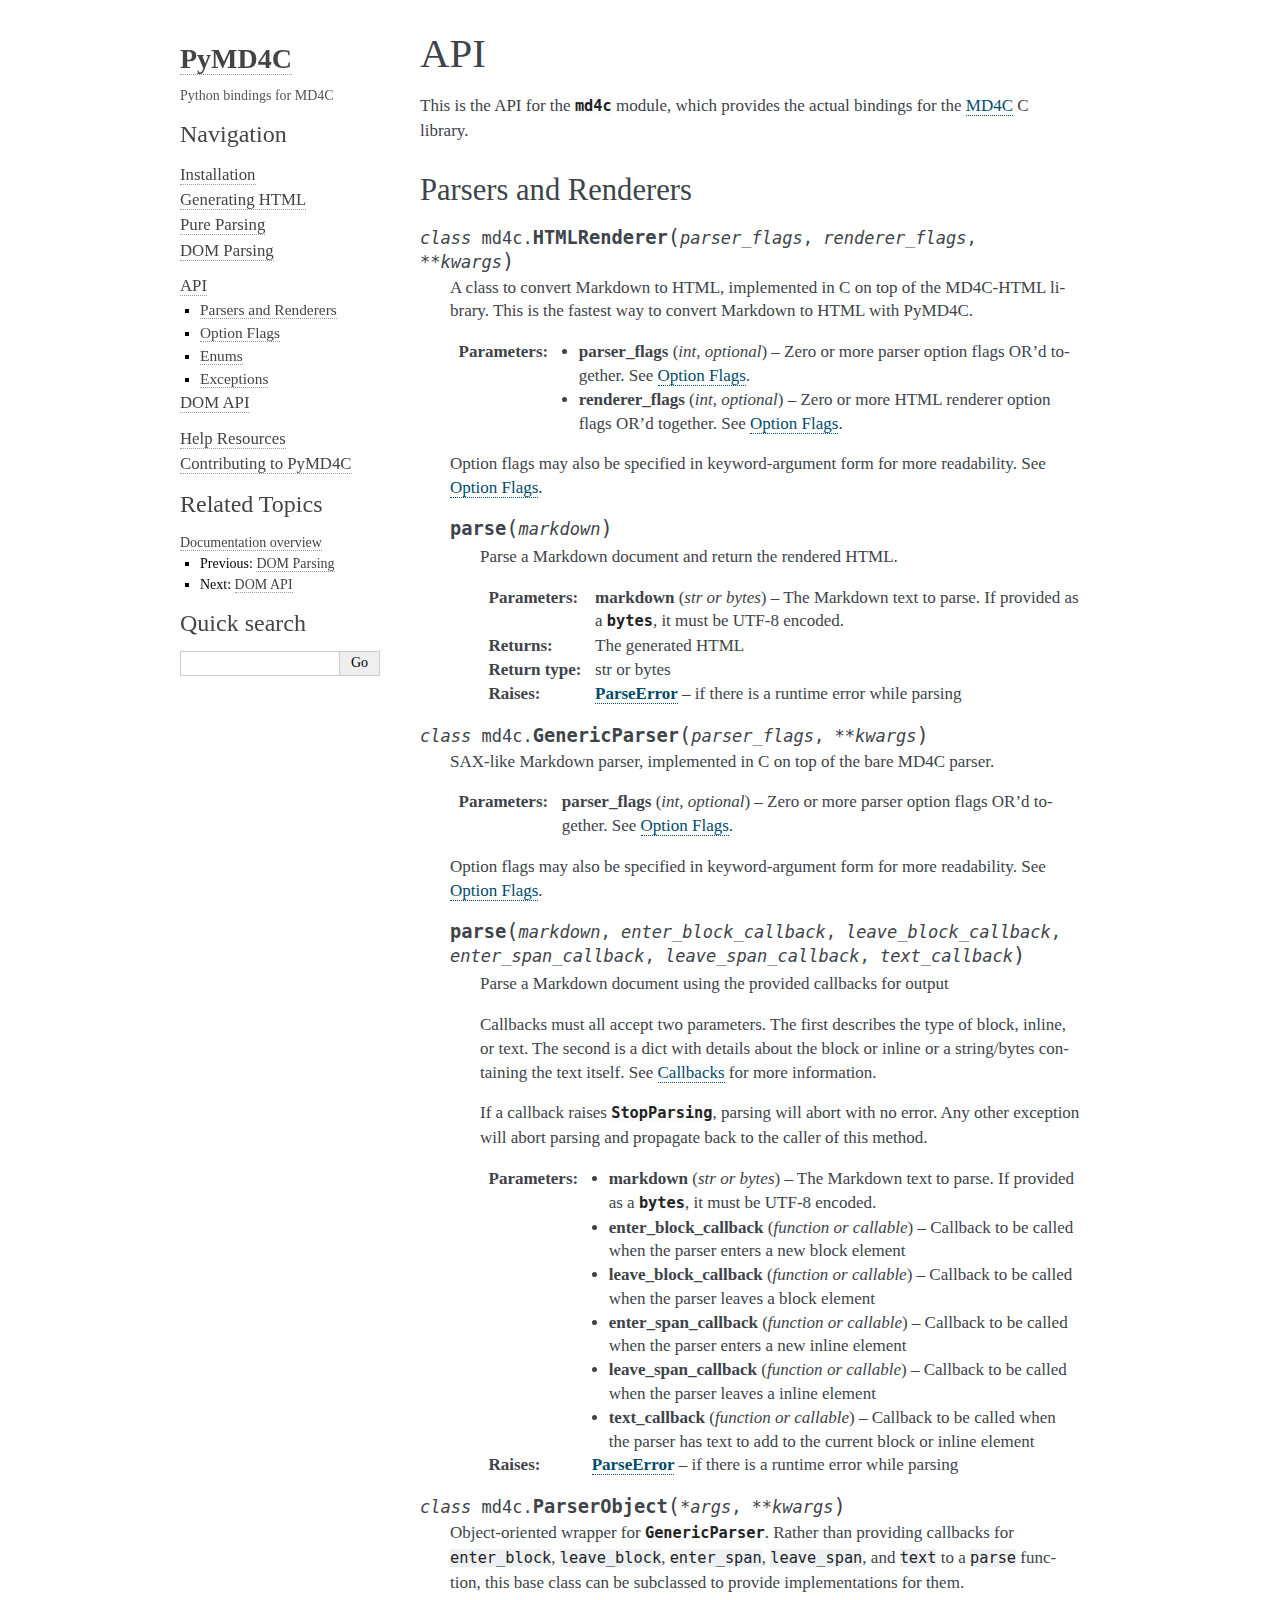
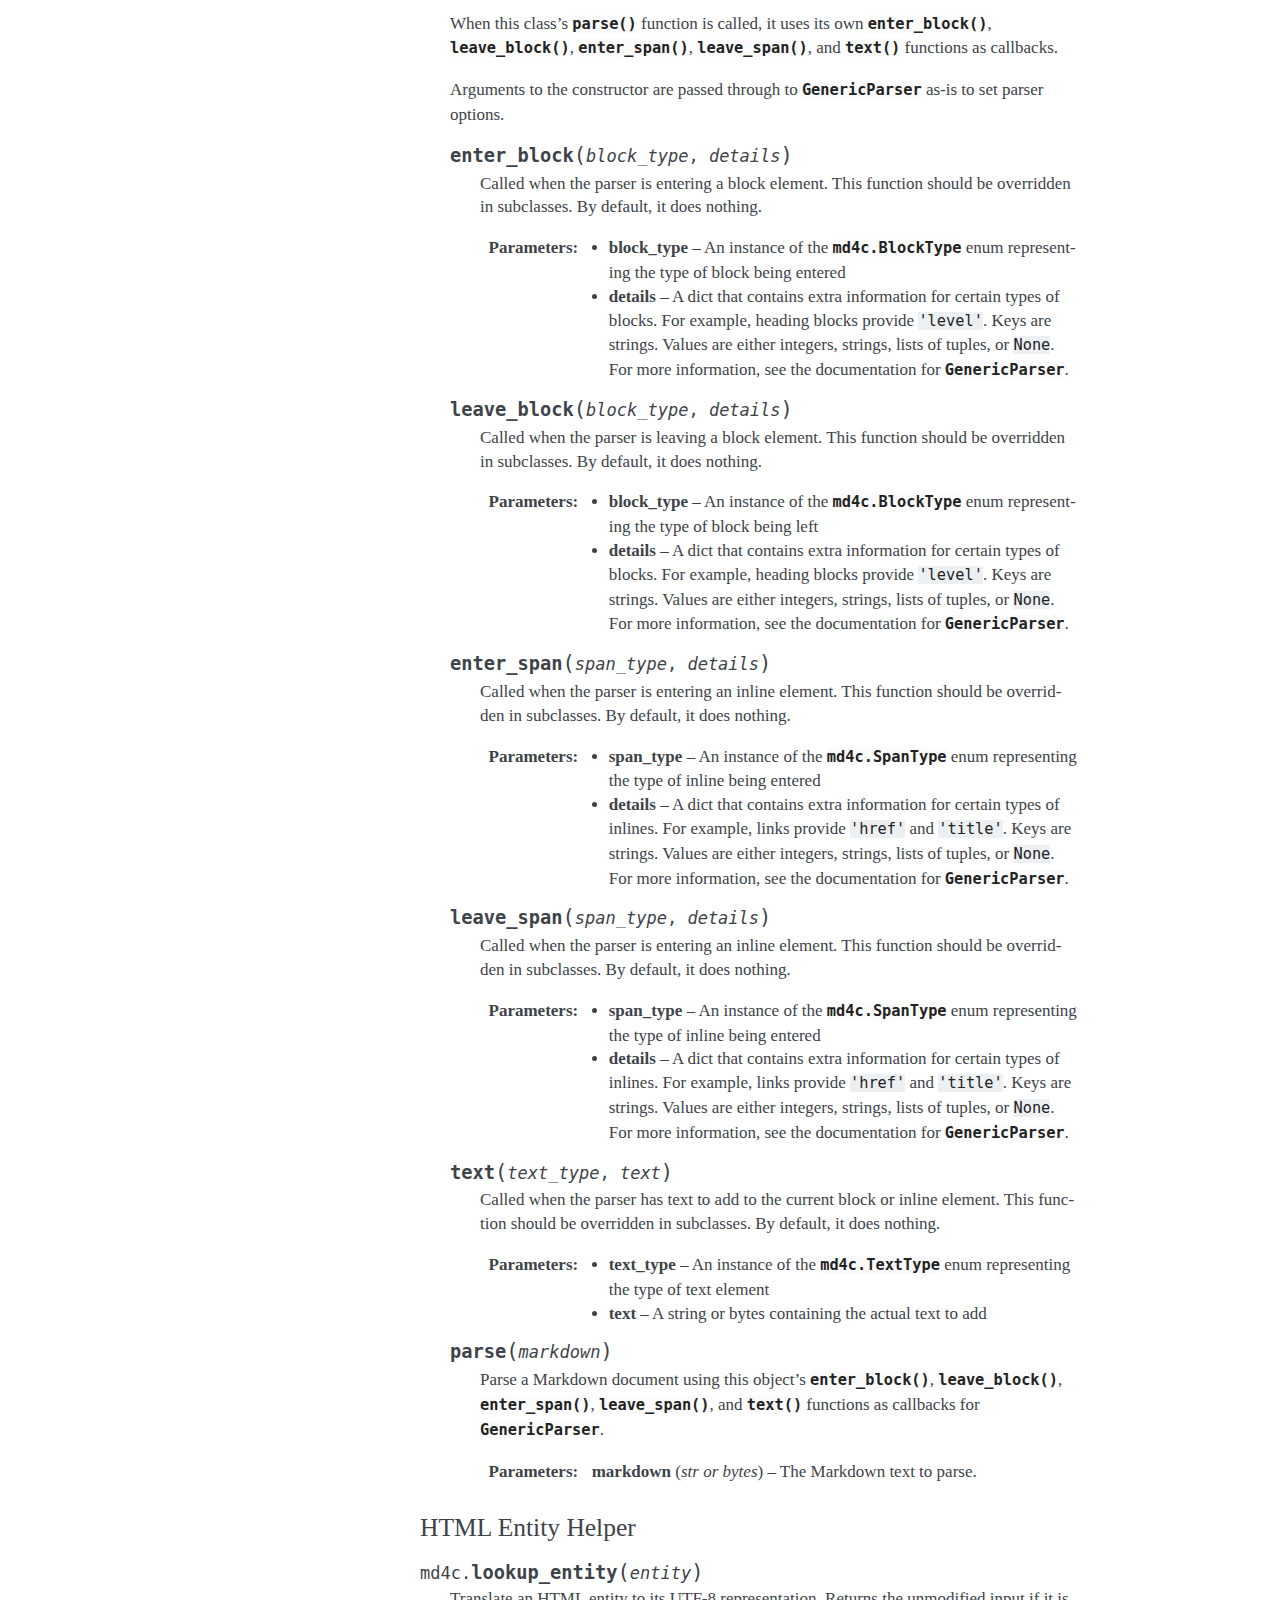
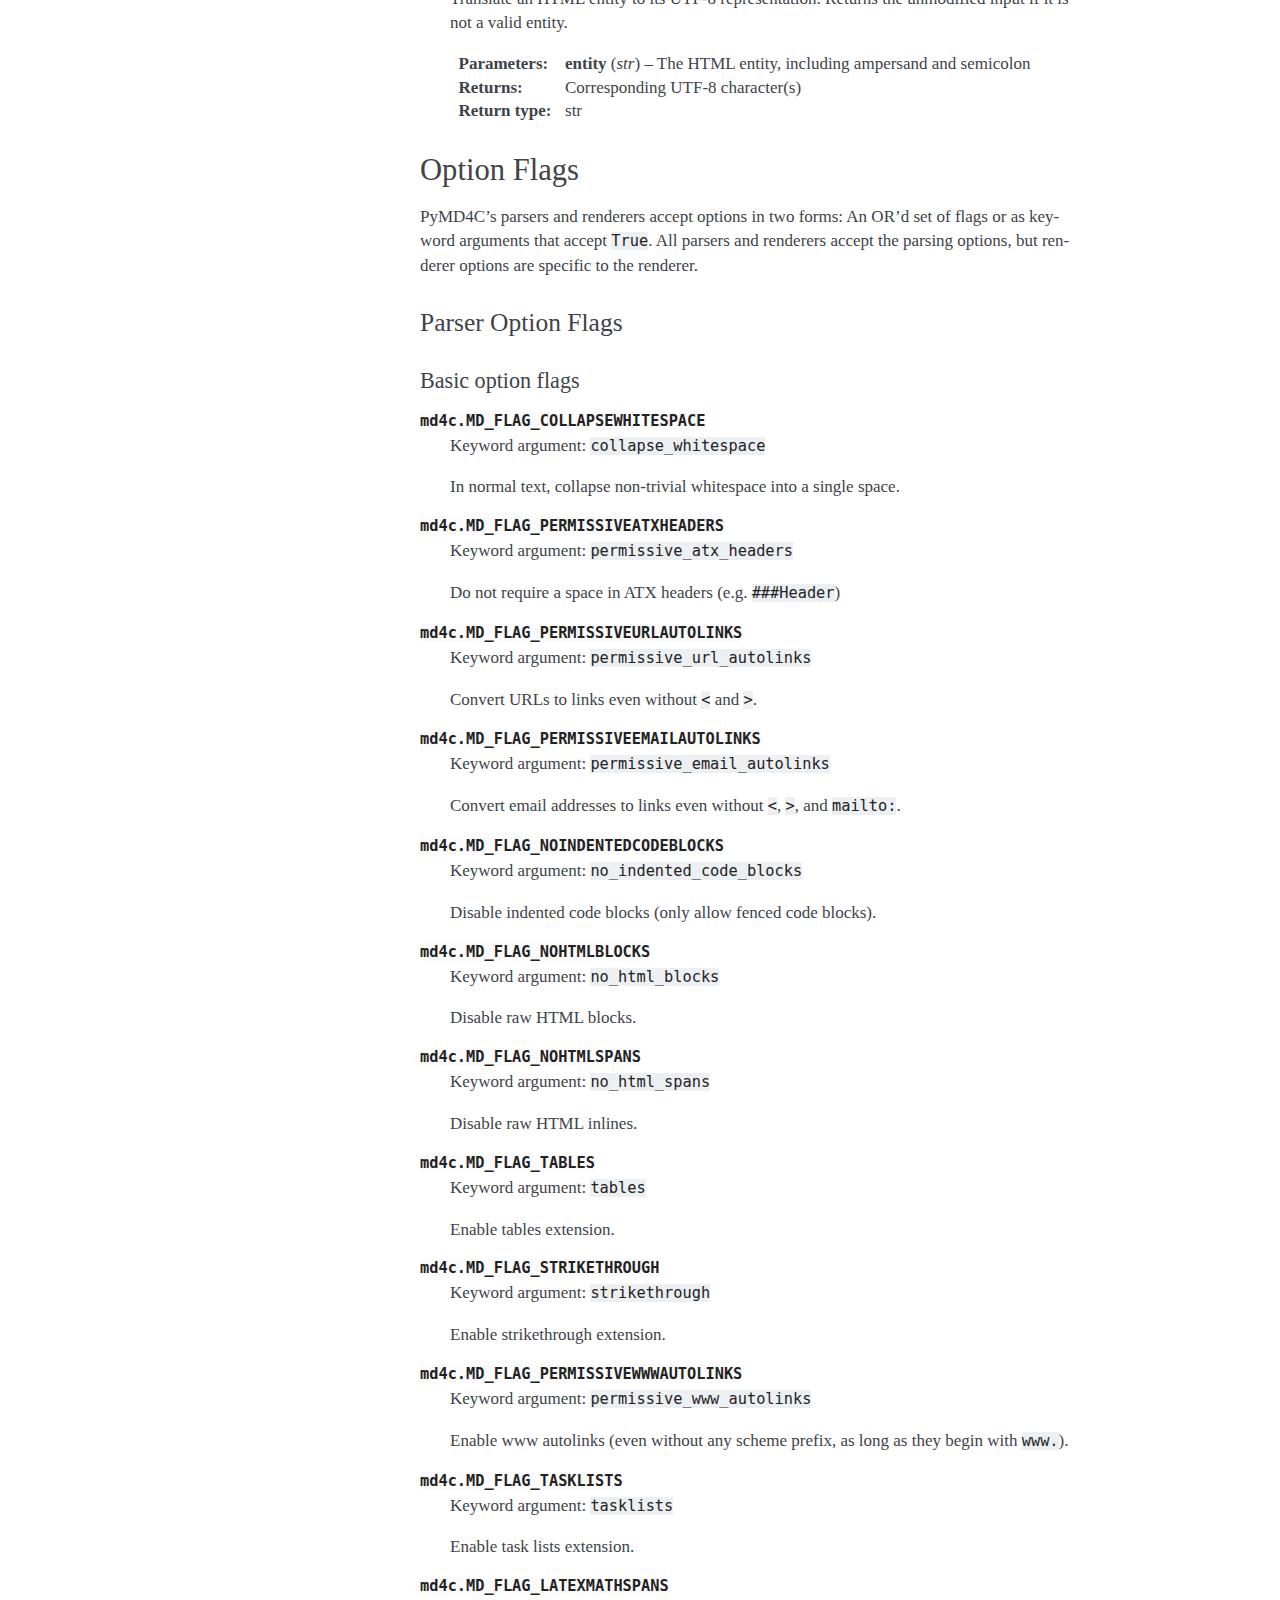
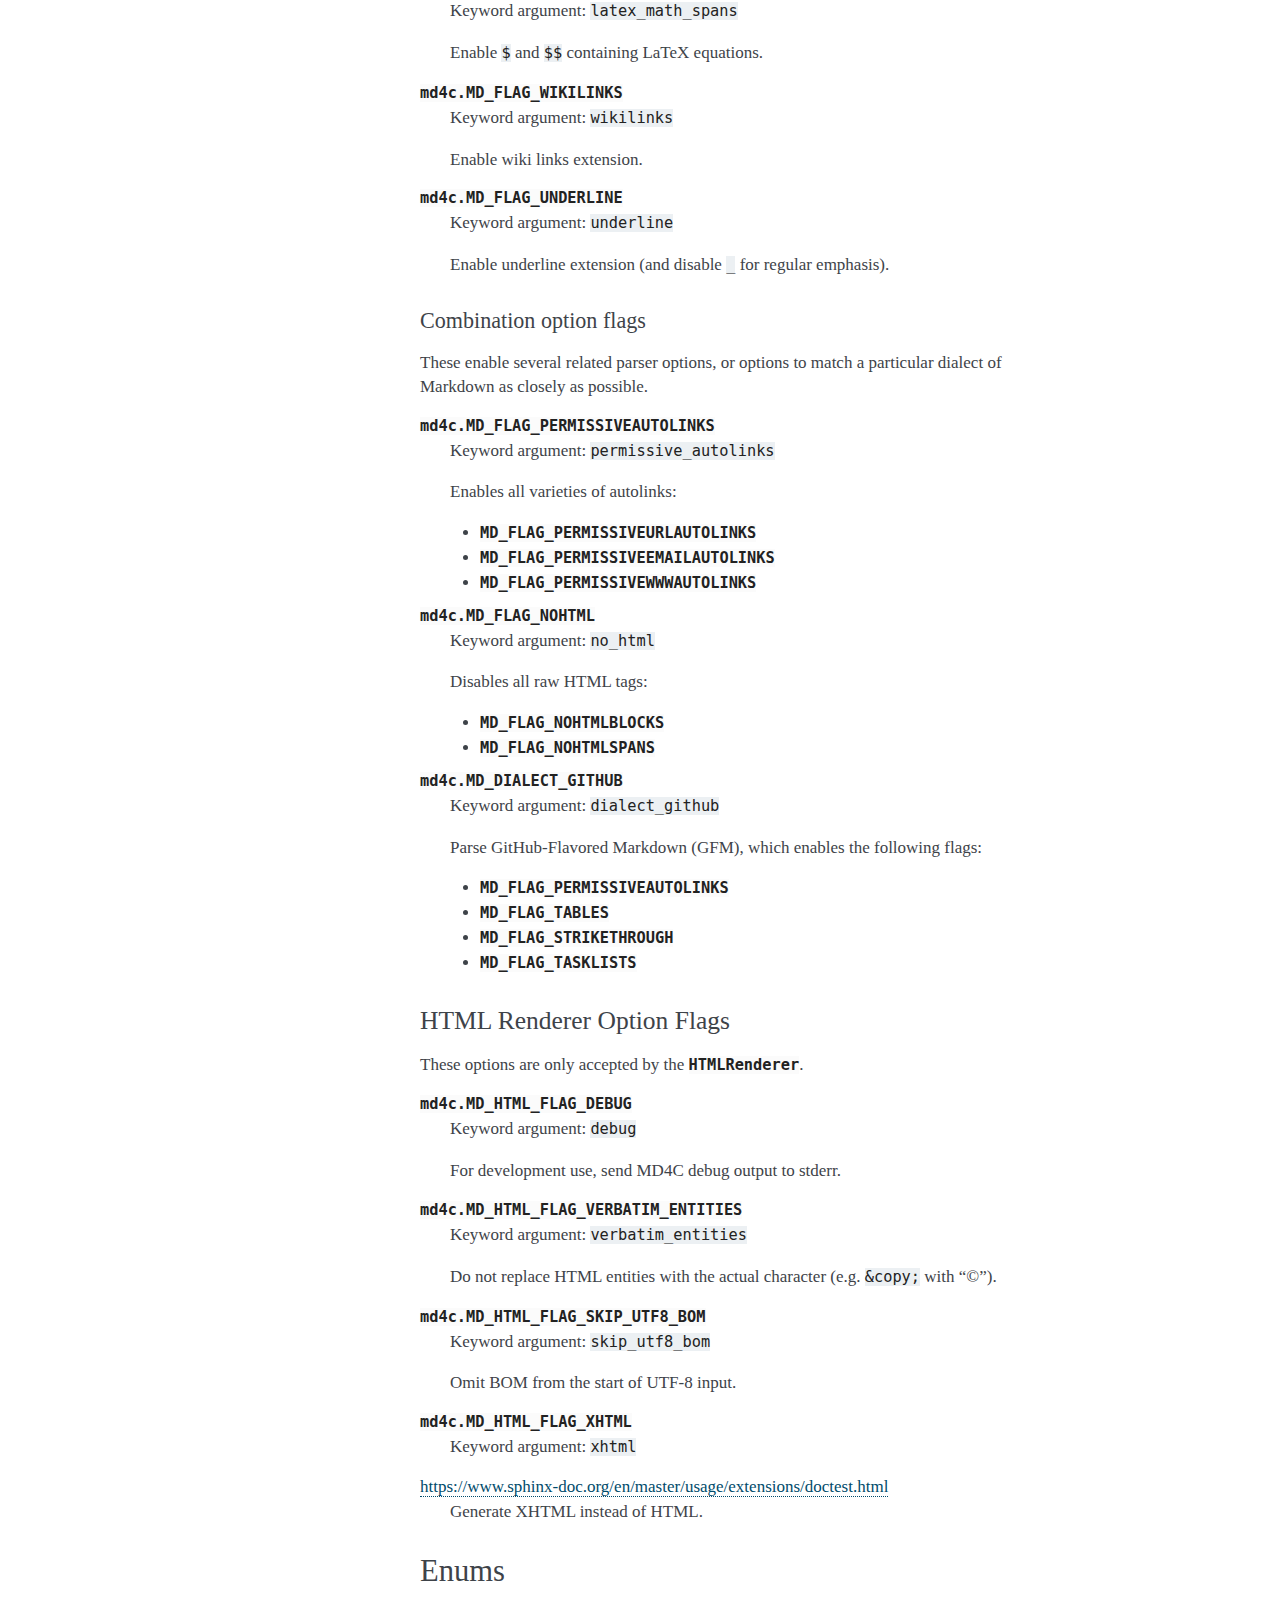
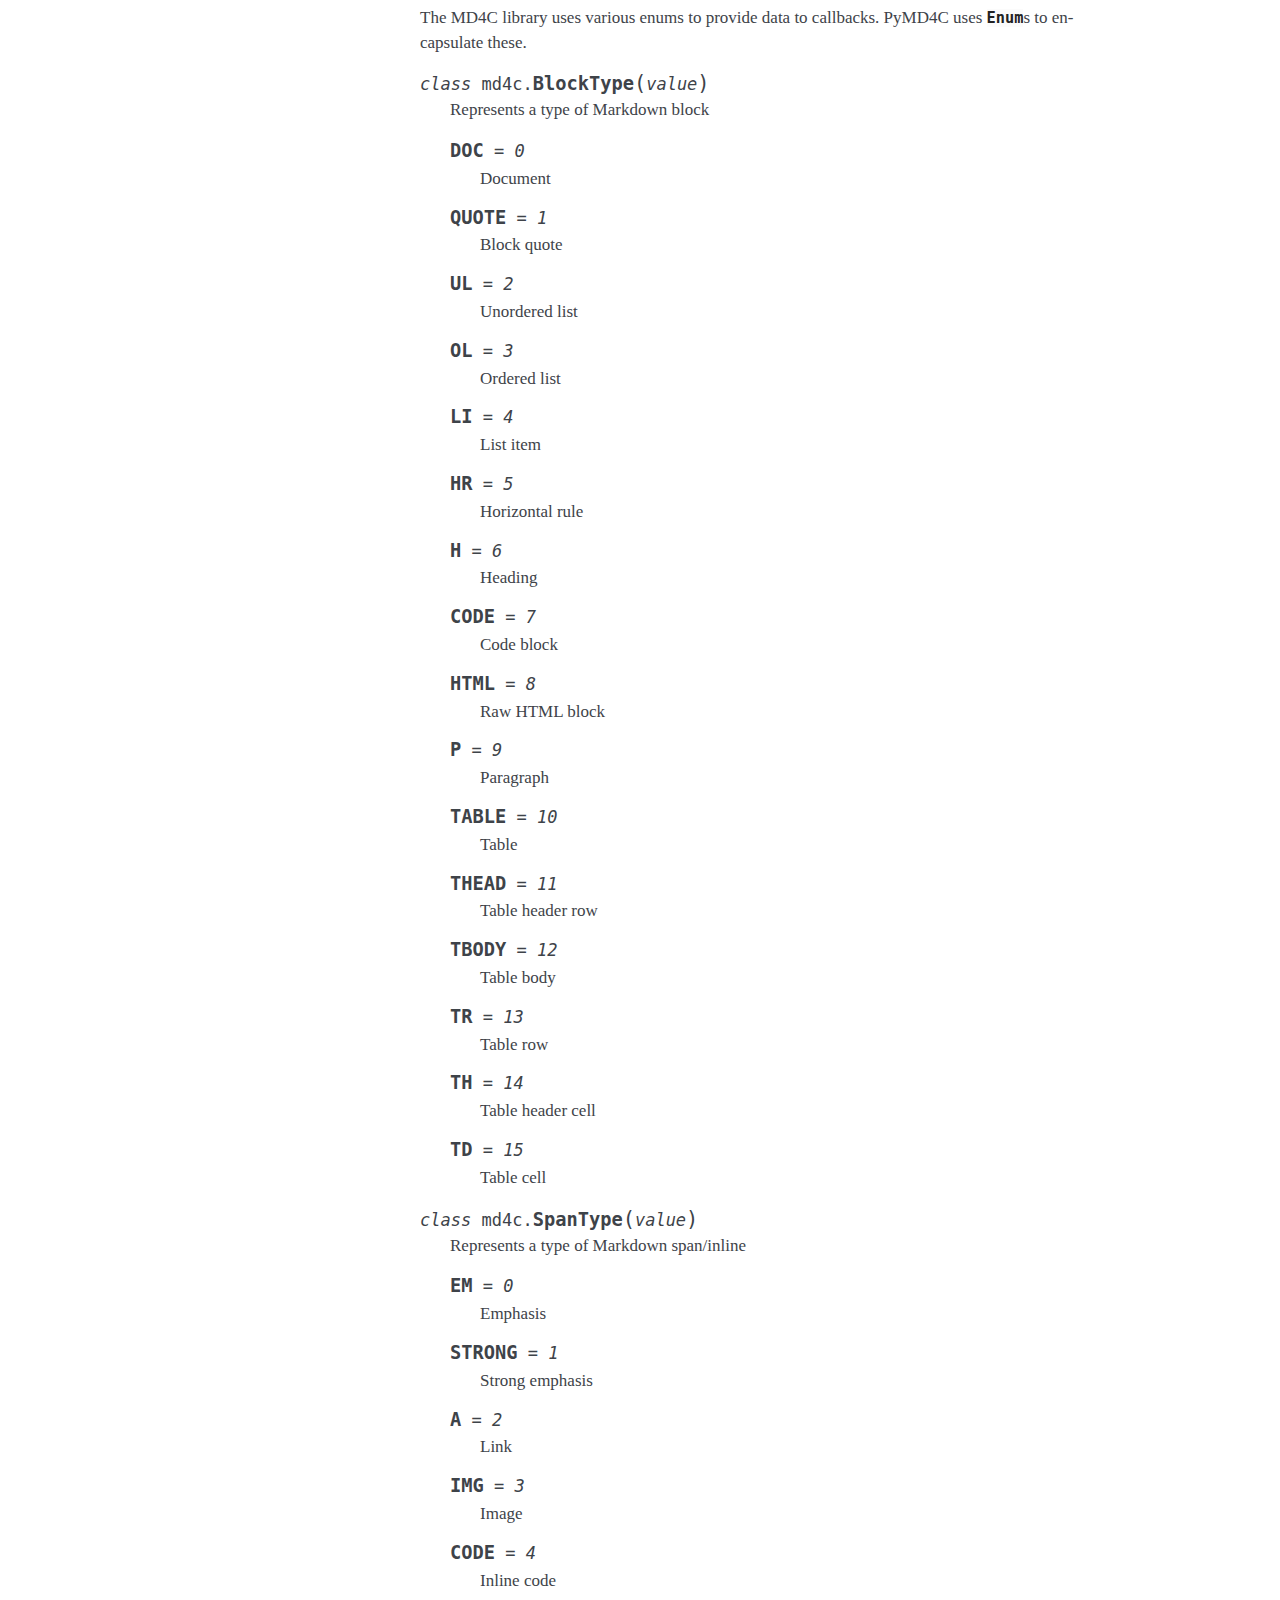
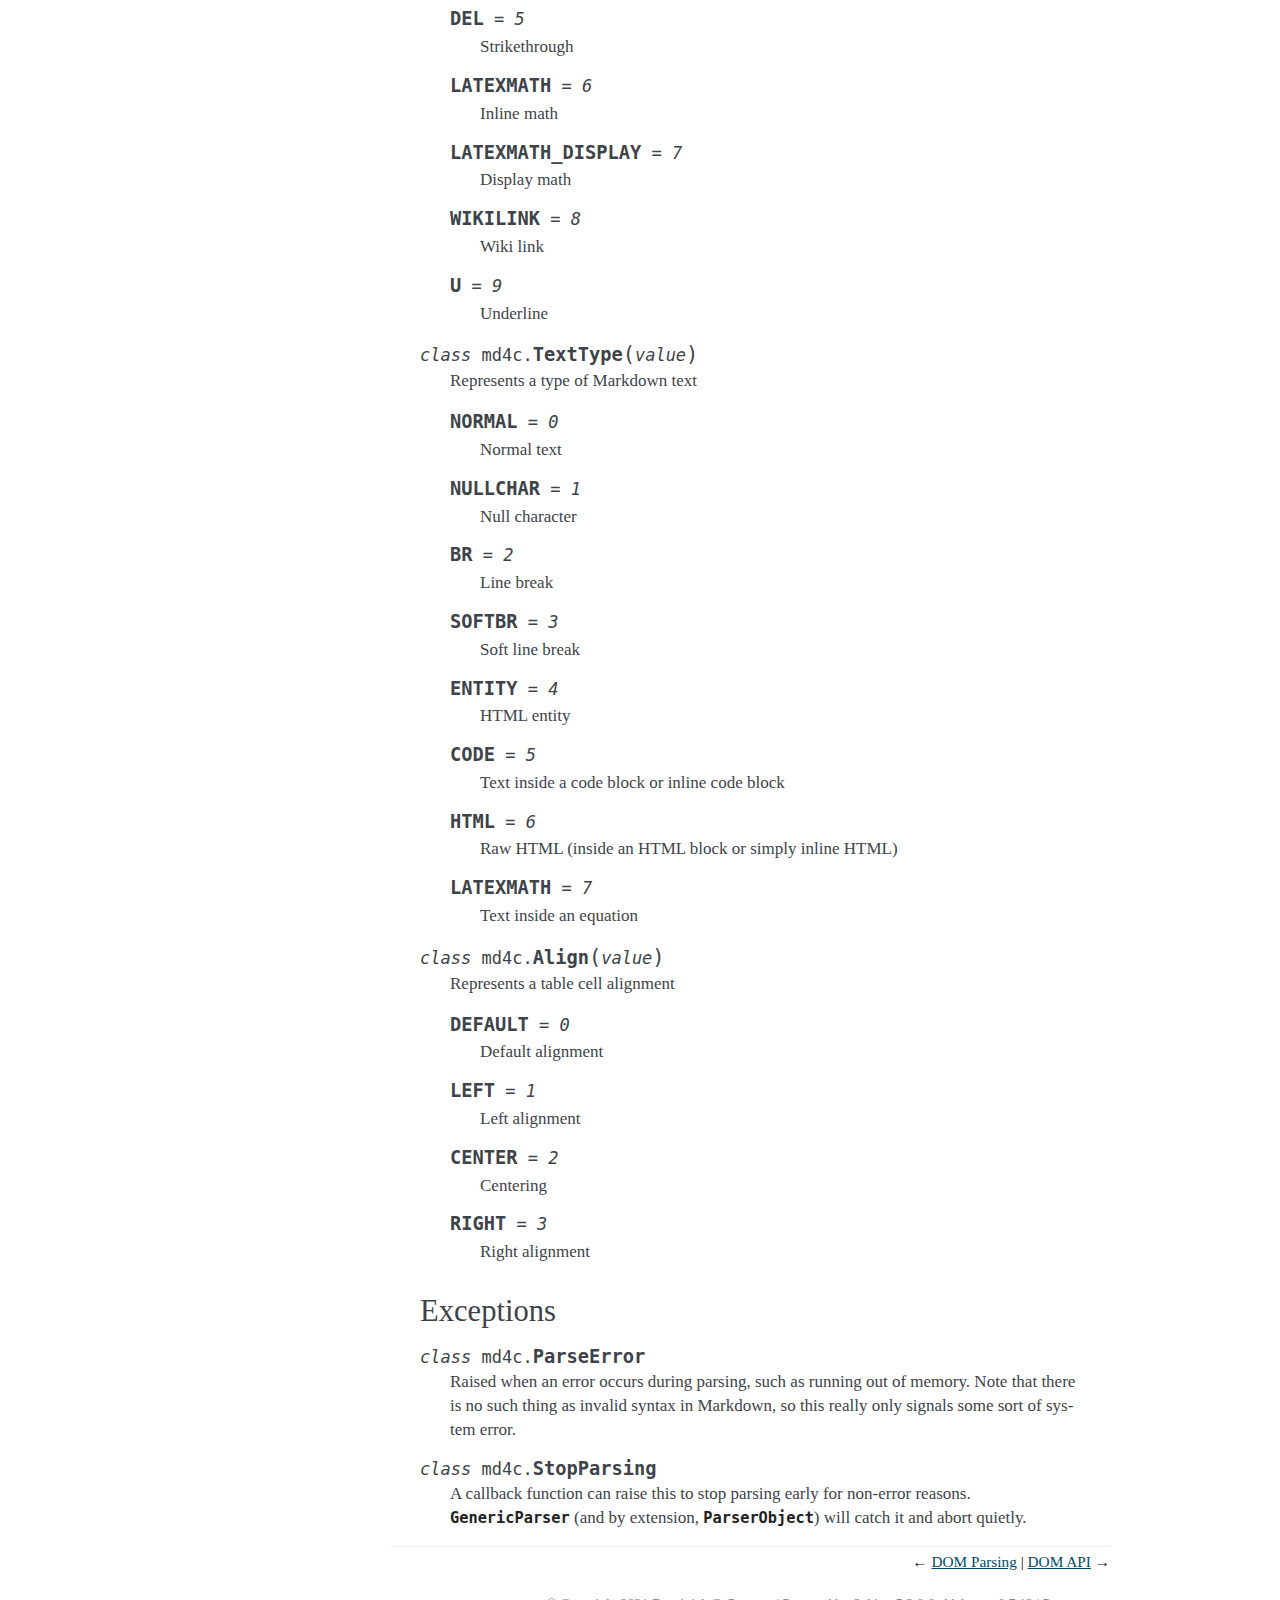
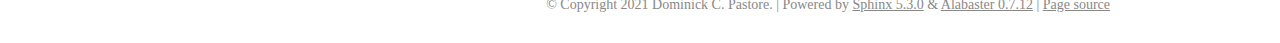
==== commit 3e331014: "deploy: 65a79d1946f59a74fa1e9c910dce9f2870061771" ====
--- a/api.html
+++ b/api.html
@@ -1,10 +1,10 @@
 
 <!DOCTYPE html>
 
-<html>
+<html lang="en">
   <head>
     <meta charset="utf-8" />
-    <meta name="viewport" content="width=device-width, initial-scale=1.0" /><meta name="generator" content="Docutils 0.17.1: http://docutils.sourceforge.net/" />
+    <meta name="viewport" content="width=device-width, initial-scale=1.0" /><meta name="generator" content="Docutils 0.19: https://docutils.sourceforge.io/" />
 
     <title>API &#8212; PyMD4C  documentation</title>
     <link rel="stylesheet" type="text/css" href="_static/pygments.css" />
@@ -12,7 +12,9 @@
     <script data-url_root="./" id="documentation_options" src="_static/documentation_options.js"></script>
     <script src="_static/jquery.js"></script>
     <script src="_static/underscore.js"></script>
+    <script src="_static/_sphinx_javascript_frameworks_compat.js"></script>
     <script src="_static/doctools.js"></script>
+    <script src="_static/sphinx_highlight.js"></script>
     <link rel="index" title="Index" href="genindex.html" />
     <link rel="search" title="Search" href="search.html" />
     <link rel="next" title="DOM API" href="dom_api.html" />
@@ -79,7 +81,7 @@
     </form>
     </div>
 </div>
-<script>$('#searchbox').show(0);</script>
+<script>document.getElementById('searchbox').style.display = "block"</script>
 
 
 
@@ -97,17 +99,17 @@
           <div class="body" role="main">
             
   <section id="module-md4c">
-<span id="api"></span><h1>API<a class="headerlink" href="#module-md4c" title="Permalink to this headline">¶</a></h1>
+<span id="api"></span><h1>API<a class="headerlink" href="#module-md4c" title="Permalink to this heading">¶</a></h1>
 <p>This is the API for the <a class="reference internal" href="#module-md4c" title="md4c"><code class="xref py py-mod docutils literal notranslate"><span class="pre">md4c</span></code></a> module, which provides the actual bindings
 for the <a class="reference external" href="https://github.com/mity/md4c">MD4C</a> C library.</p>
 <section id="parsers-and-renderers">
-<h2>Parsers and Renderers<a class="headerlink" href="#parsers-and-renderers" title="Permalink to this headline">¶</a></h2>
+<h2>Parsers and Renderers<a class="headerlink" href="#parsers-and-renderers" title="Permalink to this heading">¶</a></h2>
 <dl class="py class">
 <dt class="sig sig-object py" id="md4c.HTMLRenderer">
 <em class="property"><span class="pre">class</span><span class="w"> </span></em><span class="sig-prename descclassname"><span class="pre">md4c.</span></span><span class="sig-name descname"><span class="pre">HTMLRenderer</span></span><span class="sig-paren">(</span><em class="sig-param"><span class="n"><span class="pre">parser_flags</span></span></em>, <em class="sig-param"><span class="n"><span class="pre">renderer_flags</span></span></em>, <em class="sig-param"><span class="o"><span class="pre">**</span></span><span class="n"><span class="pre">kwargs</span></span></em><span class="sig-paren">)</span><a class="headerlink" href="#md4c.HTMLRenderer" title="Permalink to this definition">¶</a></dt>
 <dd><p>A class to convert Markdown to HTML, implemented in C on top of the MD4C-HTML library. This is the fastest way to convert Markdown to HTML with PyMD4C.</p>
 <dl class="field-list simple">
-<dt class="field-odd">Parameters</dt>
+<dt class="field-odd">Parameters<span class="colon">:</span></dt>
 <dd class="field-odd"><ul class="simple">
 <li><p><strong>parser_flags</strong> (<em>int</em><em>, </em><em>optional</em>) – Zero or more parser option flags OR’d together. See <a class="reference internal" href="#options"><span class="std std-ref">Option Flags</span></a>.</p></li>
 <li><p><strong>renderer_flags</strong> (<em>int</em><em>, </em><em>optional</em>) – Zero or more HTML renderer option flags OR’d together. See <a class="reference internal" href="#options"><span class="std std-ref">Option Flags</span></a>.</p></li>
@@ -120,16 +122,16 @@
 <span class="sig-name descname"><span class="pre">parse</span></span><span class="sig-paren">(</span><em class="sig-param"><span class="n"><span class="pre">markdown</span></span></em><span class="sig-paren">)</span><a class="headerlink" href="#md4c.HTMLRenderer.parse" title="Permalink to this definition">¶</a></dt>
 <dd><p>Parse a Markdown document and return the rendered HTML.</p>
 <dl class="field-list simple">
-<dt class="field-odd">Parameters</dt>
+<dt class="field-odd">Parameters<span class="colon">:</span></dt>
 <dd class="field-odd"><p><strong>markdown</strong> (<em>str</em><em> or </em><em>bytes</em>) – The Markdown text to parse. If provided as a <code class="xref py py-class docutils literal notranslate"><span class="pre">bytes</span></code>, it must be UTF-8 encoded.</p>
 </dd>
-<dt class="field-even">Returns</dt>
+<dt class="field-even">Returns<span class="colon">:</span></dt>
 <dd class="field-even"><p>The generated HTML</p>
 </dd>
-<dt class="field-odd">Return type</dt>
+<dt class="field-odd">Return type<span class="colon">:</span></dt>
 <dd class="field-odd"><p>str or bytes</p>
 </dd>
-<dt class="field-even">Raises</dt>
+<dt class="field-even">Raises<span class="colon">:</span></dt>
 <dd class="field-even"><p><a class="reference internal" href="#md4c.ParseError" title="md4c.ParseError"><strong>ParseError</strong></a> – if there is a runtime error while parsing</p>
 </dd>
 </dl>
@@ -142,7 +144,7 @@
 <em class="property"><span class="pre">class</span><span class="w"> </span></em><span class="sig-prename descclassname"><span class="pre">md4c.</span></span><span class="sig-name descname"><span class="pre">GenericParser</span></span><span class="sig-paren">(</span><em class="sig-param"><span class="n"><span class="pre">parser_flags</span></span></em>, <em class="sig-param"><span class="o"><span class="pre">**</span></span><span class="n"><span class="pre">kwargs</span></span></em><span class="sig-paren">)</span><a class="headerlink" href="#md4c.GenericParser" title="Permalink to this definition">¶</a></dt>
 <dd><p>SAX-like Markdown parser, implemented in C on top of the bare MD4C parser.</p>
 <dl class="field-list simple">
-<dt class="field-odd">Parameters</dt>
+<dt class="field-odd">Parameters<span class="colon">:</span></dt>
 <dd class="field-odd"><p><strong>parser_flags</strong> (<em>int</em><em>, </em><em>optional</em>) – Zero or more parser option flags OR’d together. See <a class="reference internal" href="#options"><span class="std std-ref">Option Flags</span></a>.</p>
 </dd>
 </dl>
@@ -154,7 +156,7 @@
 <p>Callbacks must all accept two parameters. The first describes the type of block, inline, or text. The second is a dict with details about the block or inline or a string/bytes containing the text itself. See <a class="reference internal" href="pure_parsing.html#callbacks"><span class="std std-ref">Callbacks</span></a> for more information.</p>
 <p>If a callback raises <a class="reference internal" href="#md4c.StopParsing" title="md4c.StopParsing"><code class="xref py py-class docutils literal notranslate"><span class="pre">StopParsing</span></code></a>, parsing will abort with no error. Any other exception will abort parsing and propagate back to the caller of this method.</p>
 <dl class="field-list simple">
-<dt class="field-odd">Parameters</dt>
+<dt class="field-odd">Parameters<span class="colon">:</span></dt>
 <dd class="field-odd"><ul class="simple">
 <li><p><strong>markdown</strong> (<em>str</em><em> or </em><em>bytes</em>) – The Markdown text to parse. If provided as a <code class="xref py py-class docutils literal notranslate"><span class="pre">bytes</span></code>, it must be UTF-8 encoded.</p></li>
 <li><p><strong>enter_block_callback</strong> (<em>function</em><em> or </em><em>callable</em>) – Callback to be called when the parser enters a new block element</p></li>
@@ -164,7 +166,7 @@
 <li><p><strong>text_callback</strong> (<em>function</em><em> or </em><em>callable</em>) – Callback to be called when the parser has text to add to the current block or inline element</p></li>
 </ul>
 </dd>
-<dt class="field-even">Raises</dt>
+<dt class="field-even">Raises<span class="colon">:</span></dt>
 <dd class="field-even"><p><a class="reference internal" href="#md4c.ParseError" title="md4c.ParseError"><strong>ParseError</strong></a> – if there is a runtime error while parsing</p>
 </dd>
 </dl>
@@ -190,7 +192,7 @@
 <dd><p>Called when the parser is entering a block element. This function
 should be overridden in subclasses. By default, it does nothing.</p>
 <dl class="field-list simple">
-<dt class="field-odd">Parameters</dt>
+<dt class="field-odd">Parameters<span class="colon">:</span></dt>
 <dd class="field-odd"><ul class="simple">
 <li><p><strong>block_type</strong> – An instance of the <a class="reference internal" href="#md4c.BlockType" title="md4c.BlockType"><code class="xref py py-class docutils literal notranslate"><span class="pre">md4c.BlockType</span></code></a> enum
 representing the type of block being entered</p></li>
@@ -211,7 +213,7 @@
 <dd><p>Called when the parser is leaving a block element. This function
 should be overridden in subclasses. By default, it does nothing.</p>
 <dl class="field-list simple">
-<dt class="field-odd">Parameters</dt>
+<dt class="field-odd">Parameters<span class="colon">:</span></dt>
 <dd class="field-odd"><ul class="simple">
 <li><p><strong>block_type</strong> – An instance of the <a class="reference internal" href="#md4c.BlockType" title="md4c.BlockType"><code class="xref py py-class docutils literal notranslate"><span class="pre">md4c.BlockType</span></code></a> enum
 representing the type of block being left</p></li>
@@ -232,7 +234,7 @@
 <dd><p>Called when the parser is entering an inline element. This function
 should be overridden in subclasses. By default, it does nothing.</p>
 <dl class="field-list simple">
-<dt class="field-odd">Parameters</dt>
+<dt class="field-odd">Parameters<span class="colon">:</span></dt>
 <dd class="field-odd"><ul class="simple">
 <li><p><strong>span_type</strong> – An instance of the <a class="reference internal" href="#md4c.SpanType" title="md4c.SpanType"><code class="xref py py-class docutils literal notranslate"><span class="pre">md4c.SpanType</span></code></a> enum
 representing the type of inline being entered</p></li>
@@ -253,7 +255,7 @@
 <dd><p>Called when the parser is entering an inline element. This function
 should be overridden in subclasses. By default, it does nothing.</p>
 <dl class="field-list simple">
-<dt class="field-odd">Parameters</dt>
+<dt class="field-odd">Parameters<span class="colon">:</span></dt>
 <dd class="field-odd"><ul class="simple">
 <li><p><strong>span_type</strong> – An instance of the <a class="reference internal" href="#md4c.SpanType" title="md4c.SpanType"><code class="xref py py-class docutils literal notranslate"><span class="pre">md4c.SpanType</span></code></a> enum
 representing the type of inline being entered</p></li>
@@ -275,7 +277,7 @@
 inline element. This function should be overridden in subclasses. By
 default, it does nothing.</p>
 <dl class="field-list simple">
-<dt class="field-odd">Parameters</dt>
+<dt class="field-odd">Parameters<span class="colon">:</span></dt>
 <dd class="field-odd"><ul class="simple">
 <li><p><strong>text_type</strong> – An instance of the <a class="reference internal" href="#md4c.TextType" title="md4c.TextType"><code class="xref py py-class docutils literal notranslate"><span class="pre">md4c.TextType</span></code></a> enum
 representing the type of text element</p></li>
@@ -292,7 +294,7 @@
 <a class="reference internal" href="#md4c.ParserObject.leave_block" title="md4c.ParserObject.leave_block"><code class="xref py py-func docutils literal notranslate"><span class="pre">leave_block()</span></code></a>, <a class="reference internal" href="#md4c.ParserObject.enter_span" title="md4c.ParserObject.enter_span"><code class="xref py py-func docutils literal notranslate"><span class="pre">enter_span()</span></code></a>, <a class="reference internal" href="#md4c.ParserObject.leave_span" title="md4c.ParserObject.leave_span"><code class="xref py py-func docutils literal notranslate"><span class="pre">leave_span()</span></code></a>, and
 <a class="reference internal" href="#md4c.ParserObject.text" title="md4c.ParserObject.text"><code class="xref py py-func docutils literal notranslate"><span class="pre">text()</span></code></a> functions as callbacks for <a class="reference internal" href="#md4c.GenericParser" title="md4c.GenericParser"><code class="xref py py-class docutils literal notranslate"><span class="pre">GenericParser</span></code></a>.</p>
 <dl class="field-list simple">
-<dt class="field-odd">Parameters</dt>
+<dt class="field-odd">Parameters<span class="colon">:</span></dt>
 <dd class="field-odd"><p><strong>markdown</strong> (<em>str</em><em> or </em><em>bytes</em>) – The Markdown text to parse.</p>
 </dd>
 </dl>
@@ -301,19 +303,19 @@
 </dd></dl>
 
 <section id="html-entity-helper">
-<h3>HTML Entity Helper<a class="headerlink" href="#html-entity-helper" title="Permalink to this headline">¶</a></h3>
+<h3>HTML Entity Helper<a class="headerlink" href="#html-entity-helper" title="Permalink to this heading">¶</a></h3>
 <dl class="py function">
 <dt class="sig sig-object py" id="md4c.lookup_entity">
 <span class="sig-prename descclassname"><span class="pre">md4c.</span></span><span class="sig-name descname"><span class="pre">lookup_entity</span></span><span class="sig-paren">(</span><em class="sig-param"><span class="n"><span class="pre">entity</span></span></em><span class="sig-paren">)</span><a class="headerlink" href="#md4c.lookup_entity" title="Permalink to this definition">¶</a></dt>
 <dd><p>Translate an HTML entity to its UTF-8 representation. Returns the unmodified input if it is not a valid entity.</p>
 <dl class="field-list simple">
-<dt class="field-odd">Parameters</dt>
+<dt class="field-odd">Parameters<span class="colon">:</span></dt>
 <dd class="field-odd"><p><strong>entity</strong> (<em>str</em>) – The HTML entity, including ampersand and semicolon</p>
 </dd>
-<dt class="field-even">Returns</dt>
+<dt class="field-even">Returns<span class="colon">:</span></dt>
 <dd class="field-even"><p>Corresponding UTF-8 character(s)</p>
 </dd>
-<dt class="field-odd">Return type</dt>
+<dt class="field-odd">Return type<span class="colon">:</span></dt>
 <dd class="field-odd"><p>str</p>
 </dd>
 </dl>
@@ -322,14 +324,14 @@
 </section>
 </section>
 <section id="option-flags">
-<span id="options"></span><h2>Option Flags<a class="headerlink" href="#option-flags" title="Permalink to this headline">¶</a></h2>
+<span id="options"></span><h2>Option Flags<a class="headerlink" href="#option-flags" title="Permalink to this heading">¶</a></h2>
 <p>PyMD4C’s parsers and renderers accept options in two forms: An OR’d set of
 flags or as keyword arguments that accept <code class="docutils literal notranslate"><span class="pre">True</span></code>. All parsers and renderers
 accept the parsing options, but renderer options are specific to the renderer.</p>
 <section id="parser-option-flags">
-<h3>Parser Option Flags<a class="headerlink" href="#parser-option-flags" title="Permalink to this headline">¶</a></h3>
+<h3>Parser Option Flags<a class="headerlink" href="#parser-option-flags" title="Permalink to this heading">¶</a></h3>
 <section id="basic-option-flags">
-<h4>Basic option flags<a class="headerlink" href="#basic-option-flags" title="Permalink to this headline">¶</a></h4>
+<h4>Basic option flags<a class="headerlink" href="#basic-option-flags" title="Permalink to this heading">¶</a></h4>
 <dl>
 <dt><code class="xref py py-const docutils literal notranslate"><span class="pre">md4c.MD_FLAG_COLLAPSEWHITESPACE</span></code></dt><dd><p>Keyword argument: <code class="docutils literal notranslate"><span class="pre">collapse_whitespace</span></code></p>
 <p>In normal text, collapse non-trivial whitespace into a single space.</p>
@@ -377,7 +379,7 @@
 </dl>
 </section>
 <section id="combination-option-flags">
-<h4>Combination option flags<a class="headerlink" href="#combination-option-flags" title="Permalink to this headline">¶</a></h4>
+<h4>Combination option flags<a class="headerlink" href="#combination-option-flags" title="Permalink to this heading">¶</a></h4>
 <p>These enable several related parser options, or options to match a particular
 dialect of Markdown as closely as possible.</p>
 <dl>
@@ -409,7 +411,7 @@
 </section>
 </section>
 <section id="html-renderer-option-flags">
-<h3>HTML Renderer Option Flags<a class="headerlink" href="#html-renderer-option-flags" title="Permalink to this headline">¶</a></h3>
+<h3>HTML Renderer Option Flags<a class="headerlink" href="#html-renderer-option-flags" title="Permalink to this heading">¶</a></h3>
 <p>These options are only accepted by the <a class="reference internal" href="#md4c.HTMLRenderer" title="md4c.HTMLRenderer"><code class="xref py py-class docutils literal notranslate"><span class="pre">HTMLRenderer</span></code></a>.</p>
 <dl>
 <dt><code class="xref py py-const docutils literal notranslate"><span class="pre">md4c.MD_HTML_FLAG_DEBUG</span></code></dt><dd><p>Keyword argument: <code class="docutils literal notranslate"><span class="pre">debug</span></code></p>
@@ -430,7 +432,7 @@
 </section>
 </section>
 <section id="enums">
-<h2>Enums<a class="headerlink" href="#enums" title="Permalink to this headline">¶</a></h2>
+<h2>Enums<a class="headerlink" href="#enums" title="Permalink to this heading">¶</a></h2>
 <p>The MD4C library uses various enums to provide data to callbacks. PyMD4C uses
 <code class="xref py py-class docutils literal notranslate"><span class="pre">Enum</span></code>s to encapsulate these.</p>
 <dl class="py class">
@@ -687,7 +689,7 @@
 
 </section>
 <section id="exceptions">
-<h2>Exceptions<a class="headerlink" href="#exceptions" title="Permalink to this headline">¶</a></h2>
+<h2>Exceptions<a class="headerlink" href="#exceptions" title="Permalink to this heading">¶</a></h2>
 <dl class="py class">
 <dt class="sig sig-object py" id="md4c.ParseError">
 <em class="property"><span class="pre">class</span><span class="w"> </span></em><span class="sig-prename descclassname"><span class="pre">md4c.</span></span><span class="sig-name descname"><span class="pre">ParseError</span></span><a class="headerlink" href="#md4c.ParseError" title="Permalink to this definition">¶</a></dt>
@@ -729,7 +731,7 @@
       &copy; Copyright 2021 Dominick C. Pastore.
       
       |
-      Powered by <a href="http://sphinx-doc.org/">Sphinx 4.3.0</a>
+      Powered by <a href="http://sphinx-doc.org/">Sphinx 5.3.0</a>
       &amp; <a href="https://github.com/bitprophet/alabaster">Alabaster 0.7.12</a>
       
       |
--- a/_static/pygments.css
+++ b/_static/pygments.css
@@ -1,5 +1,10 @@
+pre { line-height: 125%; }
+td.linenos .normal { color: inherit; background-color: transparent; padding-left: 5px; padding-right: 5px; }
+span.linenos { color: inherit; background-color: transparent; padding-left: 5px; padding-right: 5px; }
+td.linenos .special { color: #000000; background-color: #ffffc0; padding-left: 5px; padding-right: 5px; }
+span.linenos.special { color: #000000; background-color: #ffffc0; padding-left: 5px; padding-right: 5px; }
 .highlight .hll { background-color: #ffffcc }
-.highlight  { background: #f8f8f8; }
+.highlight { background: #f8f8f8; }
 .highlight .c { color: #8f5902; font-style: italic } /* Comment */
 .highlight .err { color: #a40000; border: 1px solid #ef2929 } /* Error */
 .highlight .g { color: #000000 } /* Generic */
@@ -49,6 +54,7 @@
 .highlight .nt { color: #004461; font-weight: bold } /* Name.Tag */
 .highlight .nv { color: #000000 } /* Name.Variable */
 .highlight .ow { color: #004461; font-weight: bold } /* Operator.Word */
+.highlight .pm { color: #000000; font-weight: bold } /* Punctuation.Marker */
 .highlight .w { color: #f8f8f8; text-decoration: underline } /* Text.Whitespace */
 .highlight .mb { color: #990000 } /* Literal.Number.Bin */
 .highlight .mf { color: #990000 } /* Literal.Number.Float */
